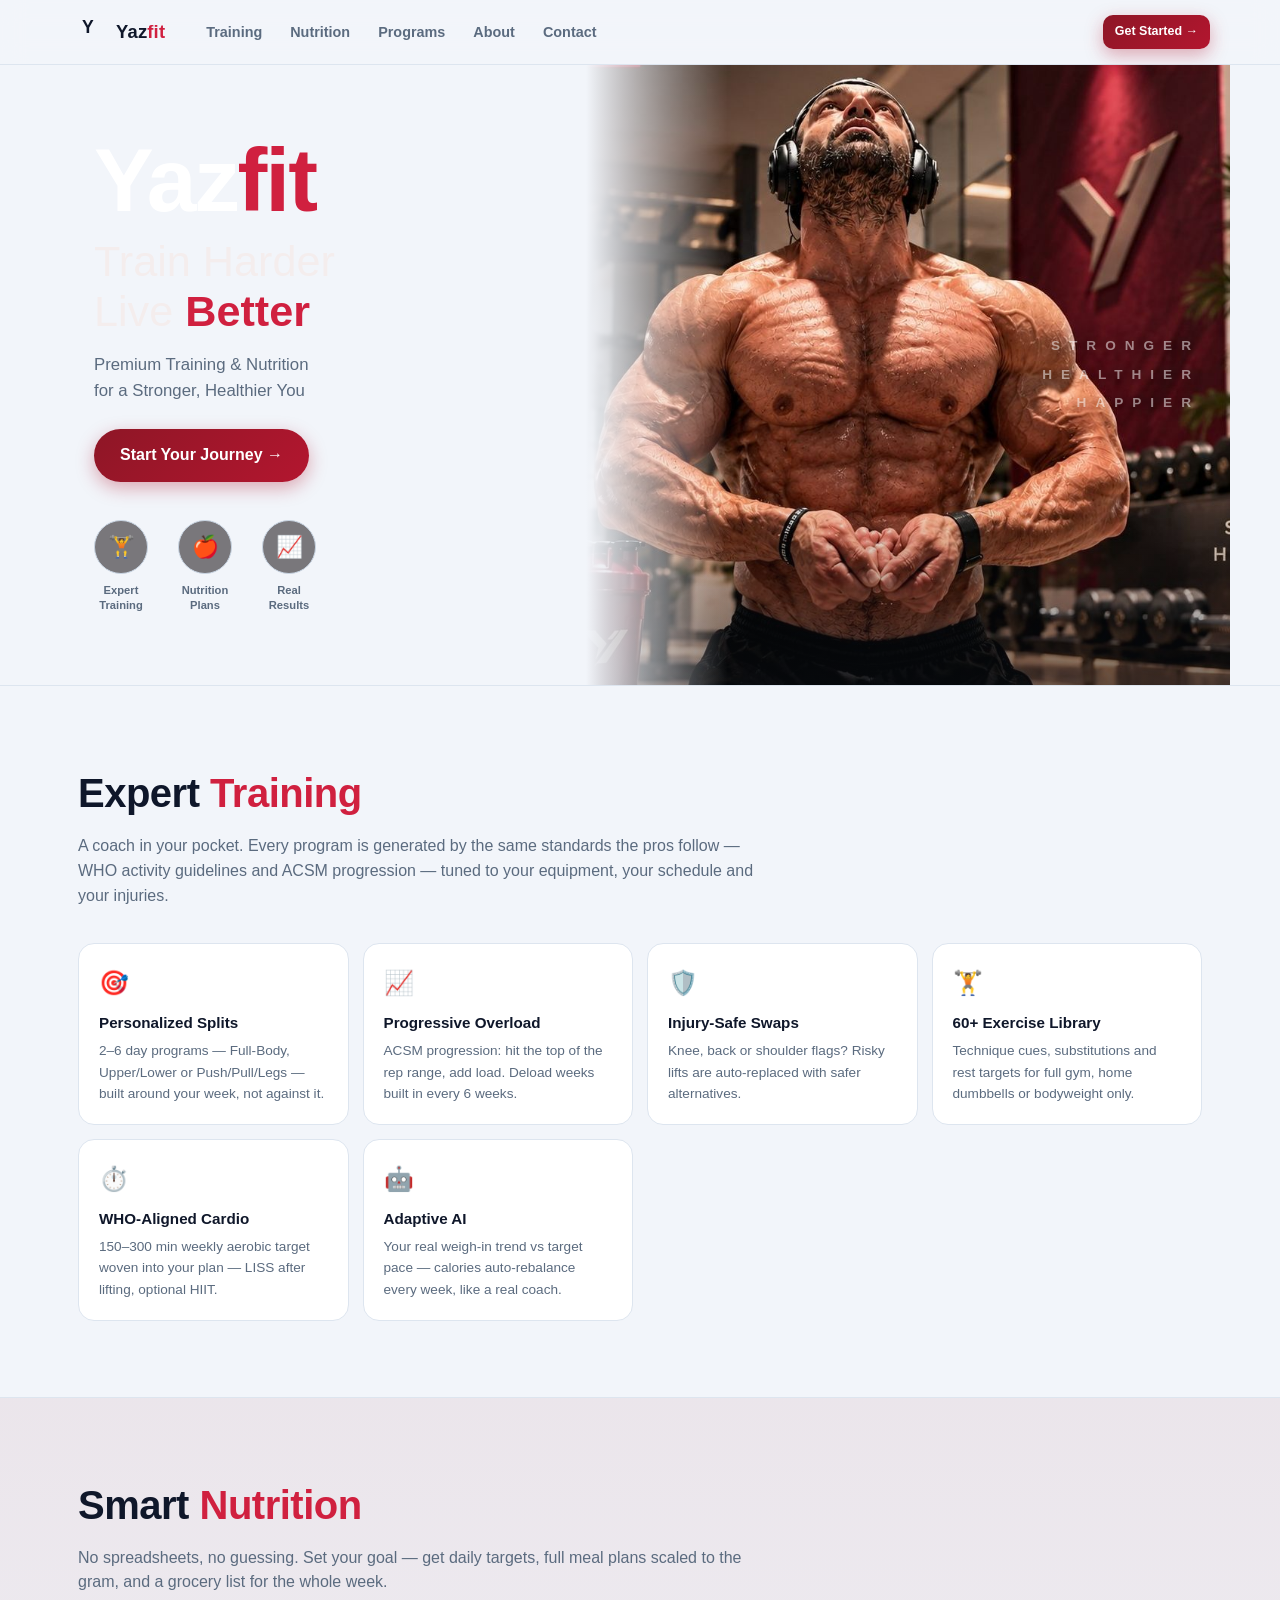
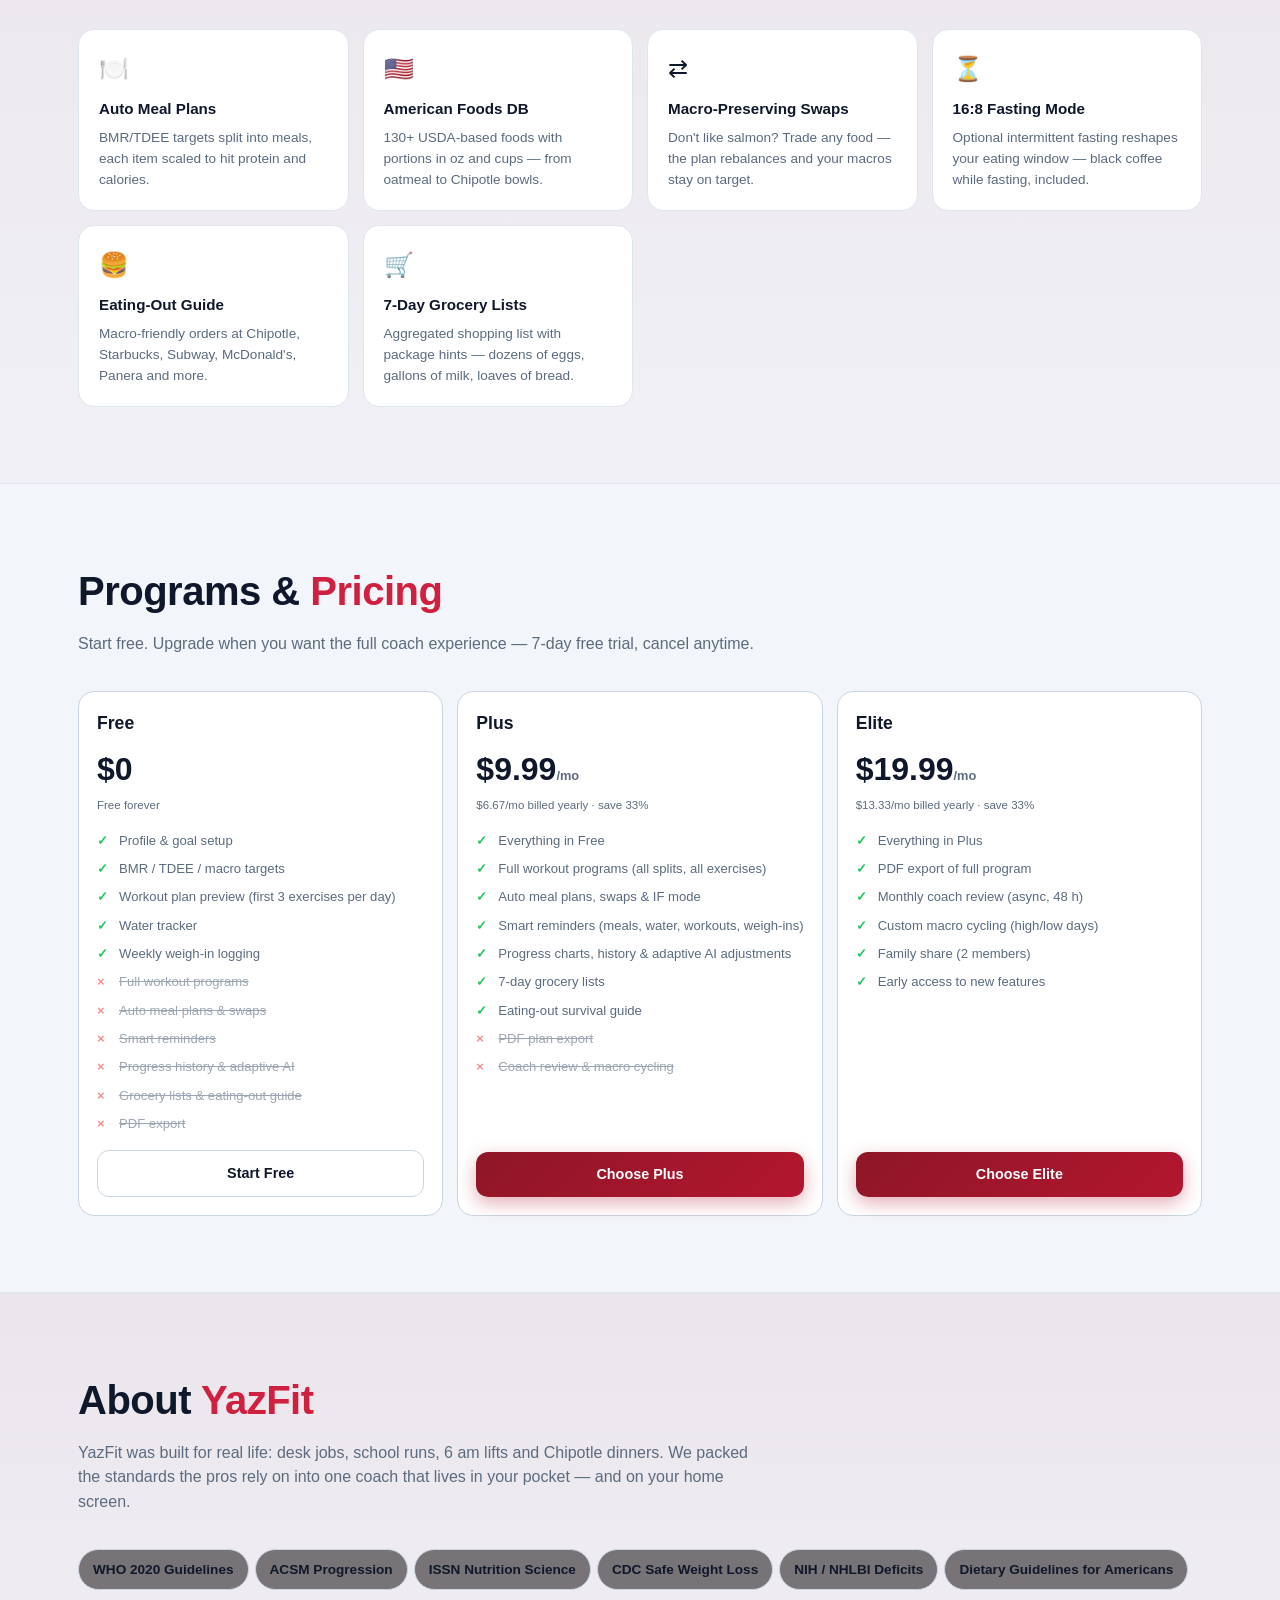
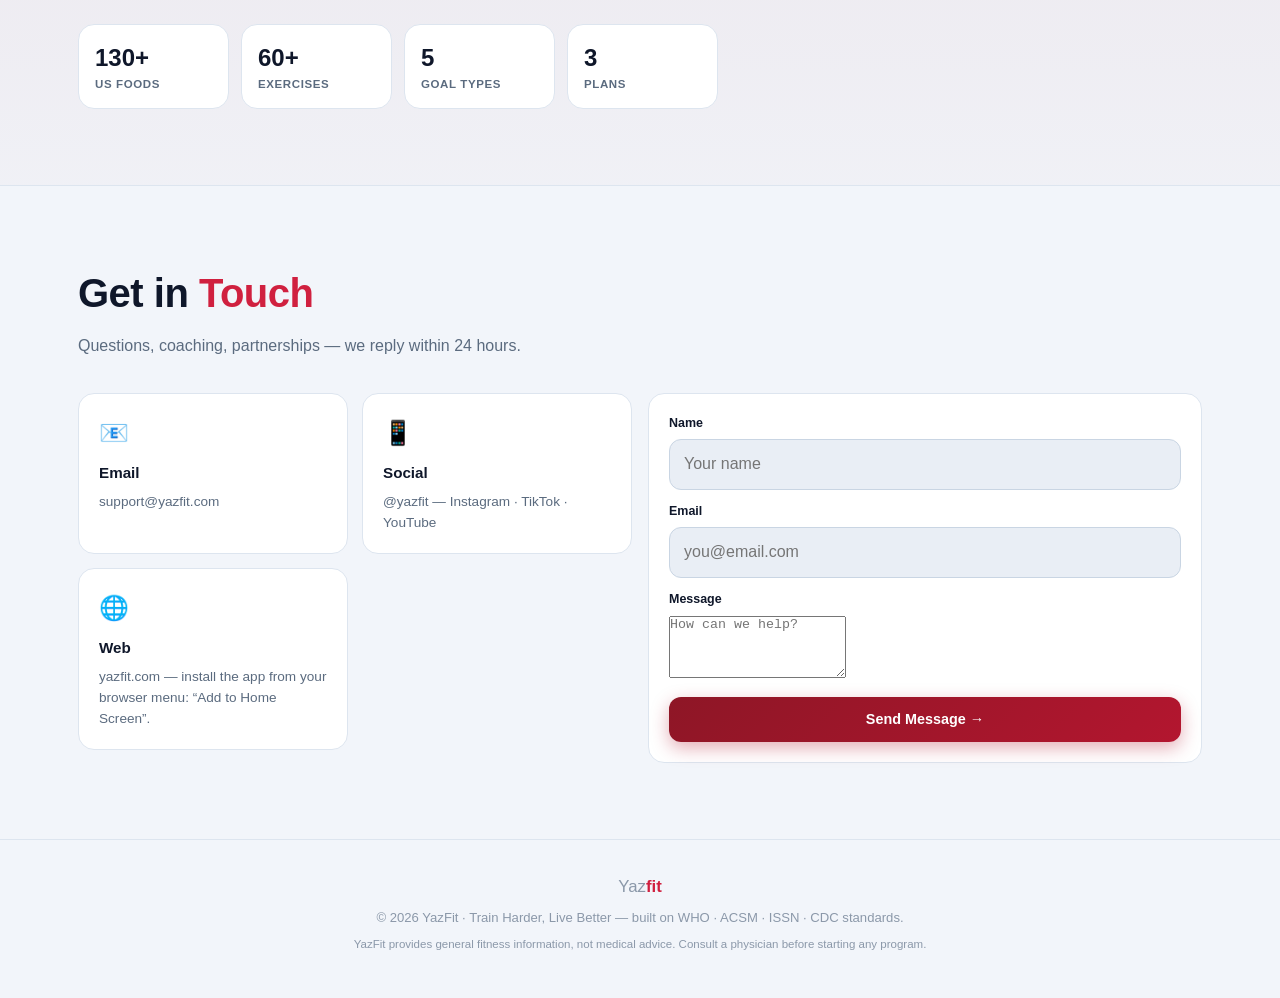
==== deploy/YazFit-Demo.html @ f468d1f2 "feat: portable single-file demo build (YazFit-Demo.html) Whole site (landing + app + images as data " ====
<!DOCTYPE html>
<!-- YazFit portable demo - single self-contained file (no server needed).
     Regenerate with: python tools/build-single-file.py -->
<html lang="en">
<head>
<meta charset="UTF-8">
<meta name="viewport" content="width=device-width, initial-scale=1, viewport-fit=cover">
<title>YazFit — Personal Training & Nutrition Coach</title>
<meta name="description" content="Personalized workout and nutrition plans built on WHO, ACSM, ISSN and CDC standards. US lifestyle ready.">
<meta name="theme-color" content="#0b0f14">
<link rel="icon" href="[data-uri]" type="image/svg+xml">
<meta name="apple-mobile-web-app-capable" content="yes">
<meta name="apple-mobile-web-app-title" content="YazFit">
<meta name="apple-mobile-web-app-status-bar-style" content="black-translucent">
<style>
/* ============================================================
   YazFit — Design System
   Mobile-first · dark default · Material/HIG-inspired patterns
   ============================================================ */
:root{
  --bg:#0b0f14; --bg2:rgba(15,20,27,.88); --surface:rgba(17,24,33,.94); --card:rgba(24,33,48,.82); --card2:rgba(30,41,56,.86);
  --line:#263140; --line2:#314052;
  --text:#e9eff6; --muted:#93a1b3; --faint:#64748b;
  --primary:#d0203f; --primary2:#ff5a74; --primary-ink:#ffffff;
  --accent:#ff4d64; --success:#22c55e; --warn:#f59e0b; --danger:#ef4444; --info:#38bdf8;
  --r:16px; --r-sm:12px; --shadow:0 10px 30px rgba(0,0,0,.35);
  --maxw:1180px;
}
/* Full-app photo background (dark theme) — clean cropped athlete hero */
body::before{
  content:"";position:fixed;inset:0;z-index:-1;pointer-events:none;
  background:
    linear-gradient(180deg,rgba(11,15,20,.55) 0%,rgba(11,15,20,.72) 42%,rgba(11,15,20,.88) 100%),
    url("[data-uri]") center 30%/cover no-repeat;
}
[data-theme="light"] body::before{content:none}
[data-theme="light"]{
  --bg:#f2f5fa; --bg2:#e9eef5; --surface:#ffffff; --card:#ffffff; --card2:#f3f6fb;
  --line:#dde5ef; --line2:#c9d5e3;
  --text:#0f172a; --muted:#5b6b7f; --faint:#8b98a9;
  --primary:#b3162f; --primary2:#d0203f; --primary-ink:#ffffff;
  --shadow:0 8px 24px rgba(15,23,42,.08);
}
*{box-sizing:border-box;margin:0;padding:0}
html{font-size:16px}
body{
  font-family:-apple-system,BlinkMacSystemFont,"Segoe UI",Roboto,"Helvetica Neue",Arial,sans-serif;
  background:var(--bg);color:var(--text);line-height:1.55;min-height:100vh;
  -webkit-font-smoothing:antialiased;
}
button{font:inherit;cursor:pointer;color:inherit}
input,select{font:inherit;color:inherit}
a{color:var(--primary2)}
img{max-width:100%}
:focus-visible{outline:2px solid var(--primary);outline-offset:2px;border-radius:6px}
@media (prefers-reduced-motion:reduce){*{animation:none!important;transition:none!important}}

/* ---------- layout ---------- */
#app{display:none;min-height:100vh}
#app.on{display:block}
.layout{display:grid;grid-template-columns:1fr;max-width:var(--maxw);margin:0 auto}
main{padding:14px 14px 96px;min-height:100vh}
@media(min-width:900px){
  .layout{grid-template-columns:240px 1fr;gap:0}
  main{padding:24px 28px 40px}
}
/* header */
.topbar{display:flex;align-items:center;justify-content:space-between;gap:10px;padding:10px 14px;position:sticky;top:0;z-index:40;background:color-mix(in srgb,var(--bg) 82%,transparent);backdrop-filter:blur(10px);border-bottom:1px solid var(--line)}
.brand{display:flex;align-items:center;gap:10px;font-weight:800;font-size:1.05rem;letter-spacing:.2px}
.brand .logo{width:34px;height:34px;border-radius:10px;background:linear-gradient(135deg,#8e1626,var(--primary));display:grid;place-items:center;font-size:1.05rem;color:#fff;box-shadow:var(--shadow)}
.topbar .actions{display:flex;align-items:center;gap:8px}
@media(min-width:900px){.topbar{padding:14px 28px}}
/* sidebar */
#sidebar{display:none}
@media(min-width:900px){
  #sidebar{display:flex;flex-direction:column;gap:4px;padding:18px 12px;border-right:1px solid var(--line);position:sticky;top:0;height:100vh}
  #sidebar .nav-item{flex:0 0 auto;justify-content:flex-start;padding:11px 14px}
  #sidebar .procard{margin-top:auto}
}
/* bottom nav (mobile) */
#bottomnav{position:fixed;bottom:0;left:0;right:0;z-index:50;display:flex;background:color-mix(in srgb,var(--surface) 92%,transparent);backdrop-filter:blur(12px);border-top:1px solid var(--line);padding:6px 4px calc(6px + env(safe-area-inset-bottom))}
@media(min-width:900px){#bottomnav{display:none}}
.nav-item{flex:1;display:flex;flex-direction:column;align-items:center;gap:3px;padding:8px 4px;border:none;background:none;color:var(--muted);font-size:.68rem;font-weight:600;border-radius:12px}
.nav-item .ic{font-size:1.25rem;line-height:1}
.nav-item.active{color:var(--primary2)}
.nav-item.active .ic{transform:scale(1.08)}

/* ---------- primitives ---------- */
.card{background:var(--card);border:1px solid var(--line);border-radius:var(--r);padding:16px;margin-bottom:14px}
.card.tight{padding:12px}
.card h3{font-size:1rem;margin-bottom:10px;display:flex;align-items:center;gap:8px}
.card h3 .sub{margin-left:auto;font-size:.75rem;color:var(--muted);font-weight:600}
.row{display:flex;gap:12px;flex-wrap:wrap}
.row>*{flex:1 1 180px}
.grid2{display:grid;grid-template-columns:1fr 1fr;gap:12px}
.grid3{display:grid;grid-template-columns:repeat(auto-fit,minmax(150px,1fr));gap:12px}
.muted{color:var(--muted)}
.small{font-size:.8rem}
.tiny{font-size:.72rem}
.center{text-align:center}
.hr{border:none;border-top:1px solid var(--line);margin:12px 0}
.pill{display:inline-flex;align-items:center;gap:6px;padding:4px 10px;border-radius:999px;font-size:.72rem;font-weight:700;background:var(--card2);border:1px solid var(--line);color:var(--muted)}
.pill.good{color:var(--success);border-color:color-mix(in srgb,var(--success) 40%,transparent)}
.pill.warn{color:var(--warn);border-color:color-mix(in srgb,var(--warn) 40%,transparent)}
.pill.bad{color:var(--danger);border-color:color-mix(in srgb,var(--danger) 40%,transparent)}
.pill.pro{background:linear-gradient(135deg,color-mix(in srgb,var(--accent) 22%,transparent),transparent);color:var(--accent);border-color:color-mix(in srgb,var(--accent) 45%,transparent)}

.btn{display:inline-flex;align-items:center;justify-content:center;gap:8px;padding:11px 18px;border-radius:var(--r-sm);border:1px solid var(--line2);background:var(--card2);color:var(--text);font-weight:700;font-size:.9rem;transition:transform .06s,filter .15s}
.btn:hover{filter:brightness(1.1)}
.btn:active{transform:scale(.98)}
.btn.primary{background:linear-gradient(135deg,#8e1626,var(--primary));border:none;color:#fff;box-shadow:0 6px 18px color-mix(in srgb,var(--primary) 35%,transparent)}
.btn.accent{background:linear-gradient(135deg,#b3162f,var(--accent));border:none;color:#fff}
.btn.ghost{background:transparent}
.btn.danger{background:transparent;border-color:color-mix(in srgb,var(--danger) 50%,transparent);color:var(--danger)}
.btn.wide{width:100%}
.btn.sm{padding:7px 12px;font-size:.78rem;border-radius:10px}
.btn:disabled{opacity:.5;cursor:not-allowed}

.chip{display:inline-flex;align-items:center;gap:6px;padding:9px 14px;border-radius:999px;border:1.5px solid var(--line2);background:var(--card2);font-weight:600;font-size:.85rem;margin:0 6px 8px 0}
.chip.on{border-color:var(--primary);background:color-mix(in srgb,var(--primary) 18%,var(--card2));color:var(--primary2)}
.chips{display:flex;flex-wrap:wrap}

.seg{display:flex;background:var(--card2);border:1px solid var(--line);border-radius:var(--r-sm);overflow:hidden}
.seg button{flex:1;padding:10px 6px;background:none;border:none;color:var(--muted);font-weight:700;font-size:.85rem}
.seg button.on{background:var(--primary);color:#fff}

label.f{display:block;margin-bottom:12px}
label.f span{display:block;font-size:.78rem;font-weight:700;color:var(--muted);margin-bottom:6px}
input.in,select.in{width:100%;padding:12px 14px;border-radius:var(--r-sm);border:1.5px solid var(--line2);background:var(--bg2);color:var(--text)}
input.in:focus,select.in:focus{border-color:var(--primary);outline:none}
.inpair{display:flex;gap:8px}
.inpair>*{flex:1}

/* rings & stats */
.rings{display:grid;grid-template-columns:repeat(auto-fit,minmax(140px,1fr));gap:12px}
.ring{display:flex;flex-direction:column;align-items:center;background:var(--card);border:1px solid var(--line);border-radius:var(--r);padding:14px 8px}
.ring .v{font-size:1.15rem;font-weight:800;margin-top:6px}
.ring .l{font-size:.72rem;color:var(--muted);font-weight:700;text-transform:uppercase;letter-spacing:.6px}
.stat{background:var(--card);border:1px solid var(--line);border-radius:var(--r);padding:14px 16px}
.stat .v{font-size:1.5rem;font-weight:800}
.stat .l{font-size:.72rem;color:var(--muted);font-weight:700;text-transform:uppercase;letter-spacing:.6px}
.stat .d{font-size:.78rem;color:var(--muted);margin-top:4px}
.val-good{color:var(--success)}.val-warn{color:var(--warn)}.val-bad{color:var(--danger)}

/* meals & timeline */
.meal{border:1px solid var(--line);border-radius:var(--r);background:var(--card);margin-bottom:10px;overflow:hidden}
.meal .head{display:flex;align-items:center;gap:10px;padding:12px 14px;cursor:pointer}
.meal .head .t{font-weight:800}
.meal .head .time{font-size:.75rem;color:var(--muted)}
.meal .head .meta{margin-left:auto;text-align:right;font-size:.75rem;color:var(--muted);font-weight:700}
.meal .items{padding:0 14px 12px;display:none}
.meal.open .items{display:block}
.meal .items .it{display:flex;align-items:baseline;gap:8px;padding:7px 0;border-top:1px dashed var(--line)}
.meal .items .it .amt{margin-left:auto;white-space:nowrap;color:var(--muted);font-weight:700;font-size:.8rem}
.meal .head .done{width:26px;height:26px;border-radius:50%;border:2px solid var(--line2);display:grid;place-items:center;background:none;font-size:.8rem;flex-shrink:0}
.meal .head .done.on{background:var(--success);border-color:var(--success);color:#062b12}
.timeline{position:relative;padding-left:18px}
.timeline::before{content:"";position:absolute;left:5px;top:6px;bottom:6px;width:2px;background:var(--line)}
.tl-ev{position:relative;display:flex;gap:10px;align-items:center;padding:7px 0;font-size:.85rem;color:var(--muted)}
.tl-ev .dot{position:absolute;left:-18px;width:10px;height:10px;border-radius:50%;background:var(--faint)}
.tl-ev.done .dot{background:var(--success)}
.tl-ev .tt{font-weight:800;color:var(--text);min-width:46px}
.tl-ev.fired{color:var(--text)}

/* workout */
.daycard{border:1px solid var(--line);border-radius:var(--r);background:var(--card);margin-bottom:12px;overflow:hidden}
.daycard .head{display:flex;align-items:center;gap:12px;padding:14px}
.daycard .head .badge{width:46px;height:46px;border-radius:12px;display:grid;place-items:center;font-weight:800;font-size:.9rem;background:var(--card2);border:1px solid var(--line);flex-shrink:0}
.daycard.strength .head .badge{background:color-mix(in srgb,var(--primary) 18%,transparent);border-color:color-mix(in srgb,var(--primary) 45%,transparent);color:var(--primary2)}
.daycard.rest .head .badge{background:color-mix(in srgb,var(--success) 12%,transparent);color:var(--success);border-color:color-mix(in srgb,var(--success) 35%,transparent)}
.daycard .head .t{font-weight:800}
.daycard .head .m{font-size:.75rem;color:var(--muted)}
.daycard .head .btn{margin-left:auto}
.daycard .body{display:none;padding:0 14px 14px}
.daycard.open .body{display:block}
.ex{padding:10px 0;border-top:1px solid var(--line)}
.ex .top{display:flex;align-items:center;gap:10px}
.ex .nm{font-weight:700;flex:1}
.ex .sr{white-space:nowrap;font-weight:800;color:var(--primary2);font-size:.85rem}
.ex .cues{margin:6px 0 0;font-size:.78rem;color:var(--muted);padding-left:16px}
.ex .cues li{margin-bottom:2px}
.ex .subs{margin-top:6px}
.ex .chk{width:22px;height:22px;border-radius:6px;border:2px solid var(--line2);background:none;flex-shrink:0}
.ex .chk.on{background:var(--success);border-color:var(--success)}
.ex.detaillink .nm{cursor:pointer;color:var(--primary2)}
.locked{position:relative}
.blur{filter:blur(6px);pointer-events:none;user-select:none}
.lockover{position:absolute;inset:0;display:flex;flex-direction:column;align-items:center;justify-content:center;gap:8px;z-index:2;background:color-mix(in srgb,var(--bg) 30%,transparent);border-radius:var(--r);text-align:center;padding:12px}

/* progress */
.chart{width:100%;height:auto}
.legend{display:flex;gap:14px;font-size:.72rem;color:var(--muted);margin-top:6px}
.legend .k{width:18px;height:3px;border-radius:2px;display:inline-block;vertical-align:middle;margin-right:5px}
.watrow{display:flex;flex-wrap:wrap;gap:8px}
.cup{width:34px;height:42px;font-size:1.05rem;border-radius:8px;border:1.5px solid var(--line2);background:var(--card2)}
.cup.on{background:color-mix(in srgb,var(--info) 25%,var(--card2));border-color:var(--info)}

/* paywall */
.pw-grid{display:grid;grid-template-columns:1fr;gap:14px}
@media(min-width:700px){.pw-grid{grid-template-columns:repeat(3,1fr)}}
.tier{border:1.5px solid var(--line2);border-radius:var(--r);padding:18px;background:var(--card);position:relative;display:flex;flex-direction:column}
.tier.pop{border-color:var(--accent);box-shadow:0 0 0 1px var(--accent),var(--shadow)}
.tier .popb{position:absolute;top:-12px;left:50%;transform:translateX(-50%);background:var(--accent);color:#fff;font-weight:800;font-size:.7rem;padding:4px 12px;border-radius:999px}
.tier h4{font-size:1.1rem}
.tier .price{font-size:2rem;font-weight:800;margin:8px 0 2px}
.tier .price small{font-size:.8rem;color:var(--muted);font-weight:600}
.tier ul{list-style:none;margin:12px 0;font-size:.82rem;flex:1}
.tier ul li{padding:4px 0 4px 22px;position:relative;color:var(--muted)}
.tier ul li::before{content:"✓";position:absolute;left:0;color:var(--success);font-weight:800}
.tier ul li.no::before{content:"×";color:var(--danger)}
.tier ul li.no{text-decoration:line-through;opacity:.6}

/* onboarding */
#onboarding{position:fixed;inset:0;z-index:100;background:color-mix(in srgb,var(--bg) 72%,transparent);backdrop-filter:blur(10px);-webkit-backdrop-filter:blur(10px);display:none;overflow-y:auto}
#onboarding.on{display:block}
.ob-wrap{max-width:560px;margin:0 auto;padding:28px 18px 60px;min-height:100vh;display:flex;flex-direction:column}
.ob-dots{display:flex;gap:6px;margin:14px 0 22px}
.ob-dots .d{height:5px;flex:1;border-radius:3px;background:var(--line)}
.ob-dots .d.on{background:var(--primary)}
.ob-hero{text-align:center;padding:26px 0 8px}
.ob-hero .big{font-size:2.6rem;margin-bottom:10px}
.ob-hero-img{width:100%;aspect-ratio:16/9;object-fit:cover;border-radius:var(--r);border:1px solid var(--line2);box-shadow:var(--shadow);margin-bottom:12px;display:block}
.ob-hero h1{font-size:1.6rem;line-height:1.25;margin-bottom:8px}
.goalgrid{display:grid;grid-template-columns:1fr 1fr;gap:10px}
.goalcard{border:1.5px solid var(--line2);border-radius:var(--r);padding:16px 12px;background:var(--card2);text-align:center}
.goalcard .em{font-size:1.6rem}
.goalcard .nm{font-weight:800;margin-top:6px;font-size:.9rem}
.goalcard .ds{font-size:.7rem;color:var(--muted);margin-top:4px}
.goalcard.on{border-color:var(--primary);background:color-mix(in srgb,var(--primary) 14%,var(--card2))}
.ob-foot{margin-top:auto;padding-top:20px;display:flex;gap:10px}
.ob-foot .btn{flex:1}
.slider{-webkit-appearance:none;appearance:none;width:100%;height:8px;border-radius:4px;background:var(--line2)}
.slider::-webkit-slider-thumb{-webkit-appearance:none;width:24px;height:24px;border-radius:50%;background:var(--primary);border:3px solid var(--bg);box-shadow:0 2px 8px rgba(0,0,0,.4);cursor:pointer}

/* modal & toast */
#modal-root{position:fixed;inset:0;z-index:120;display:none;align-items:flex-end;justify-content:center;background:rgba(2,6,12,.62);backdrop-filter:blur(3px)}
#modal-root.on{display:flex}
@media(min-width:700px){#modal-root{align-items:center}}
.modal{background:var(--surface);border:1px solid var(--line);border-radius:20px 20px 0 0;width:100%;max-width:560px;max-height:88vh;overflow-y:auto;padding:20px}
@media(min-width:700px){.modal{border-radius:20px;padding:26px}}
.modal h2{font-size:1.25rem;margin-bottom:4px}
.modal .mhead{display:flex;align-items:center;margin-bottom:12px}
.modal .mhead .x{margin-left:auto;width:34px;height:34px;border-radius:50%;border:none;background:var(--card2);font-size:1rem}
#toast-root{position:fixed;left:50%;transform:translateX(-50%);bottom:84px;z-index:200;display:flex;flex-direction:column;gap:8px;width:min(92vw,420px)}
@media(min-width:900px){#toast-root{bottom:24px}}
.toast{background:var(--card2);border:1px solid var(--line2);border-radius:12px;padding:12px 14px;box-shadow:var(--shadow);font-size:.85rem;display:flex;gap:10px;align-items:center;animation:tin .25s ease}
.toast .em{font-size:1.2rem}
@keyframes tin{from{opacity:0;transform:translateY(10px)}to{opacity:1;transform:none}}

/* misc */
.procard{border:1.5px solid color-mix(in srgb,var(--accent) 45%,transparent);background:linear-gradient(135deg,color-mix(in srgb,var(--accent) 10%,var(--card)),var(--card));border-radius:var(--r);padding:14px;margin-top:12px}
.banner{border-radius:var(--r-sm);padding:12px 14px;font-size:.82rem;margin-bottom:12px;border:1px solid}
.banner.warn{background:color-mix(in srgb,var(--warn) 12%,transparent);border-color:color-mix(in srgb,var(--warn) 40%,transparent);color:var(--warn)}
.banner.info{background:color-mix(in srgb,var(--info) 10%,transparent);border-color:color-mix(in srgb,var(--info) 35%,transparent);color:var(--info)}
.banner.danger{background:color-mix(in srgb,var(--danger) 10%,transparent);border-color:color-mix(in srgb,var(--danger) 40%,transparent);color:var(--danger)}
.banner.good{background:color-mix(in srgb,var(--success) 10%,transparent);border-color:color-mix(in srgb,var(--success) 35%,transparent);color:var(--success)}
.section-title{font-size:.78rem;font-weight:800;letter-spacing:1.2px;text-transform:uppercase;color:var(--faint);margin:22px 0 10px}
.table{width:100%;border-collapse:collapse;font-size:.85rem}
.table th{text-align:left;color:var(--muted);font-size:.72rem;text-transform:uppercase;letter-spacing:.6px;padding:8px 6px;border-bottom:1px solid var(--line)}
.table td{padding:8px 6px;border-bottom:1px dashed var(--line)}
.qa{display:flex;gap:10px;margin-top:14px}
.qa .btn{flex:1;display:flex;flex-direction:column;gap:4px;padding:14px}
.qa .btn .em{font-size:1.3rem}
.qa .btn .tx{font-size:.72rem;color:var(--muted)}
.welcomelist{list-style:none;margin:14px 0}
.welcomelist li{display:flex;gap:10px;padding:8px 0;font-size:.9rem}
.welcomelist .em{font-size:1.15rem}

@media print{
  #sidebar,#bottomnav,.topbar,.no-print,#toast-root,#modal-root{display:none!important}
  main{padding:0}
  body{background:#fff;color:#000}
  body::before{content:none}
  .card,.daycard{border:1px solid #bbb;page-break-inside:avoid}
}

/* ============================================================
   Landing — marketing home rebuilt from the YazFit banner
   ============================================================ */
body.landing-on #app{display:none}
#landing{min-height:100vh;background:var(--bg);color:var(--text)}
body.landing-on::before{opacity:.35}

/* nav */
.lnav{position:sticky;top:0;z-index:60;background:color-mix(in srgb,var(--bg) 78%,transparent);backdrop-filter:blur(12px);-webkit-backdrop-filter:blur(12px);border-bottom:1px solid var(--line)}
.lnav-in{max-width:var(--maxw);margin:0 auto;display:flex;align-items:center;gap:14px;padding:12px 20px}
.lbrand{display:flex;align-items:center;gap:10px;background:none;border:none;font-weight:800;font-size:1.15rem;letter-spacing:.2px}
.lbrand-t b,.lw+.lc,.ltag b,.lsec h2 b{color:var(--primary2)}
.lbrand .logo{width:36px;height:36px;font-size:1.1rem}
.llinks{display:flex;gap:2px;margin-left:14px;overflow-x:auto;scrollbar-width:none}
.llinks::-webkit-scrollbar{display:none}
.llink{background:none;border:none;color:var(--muted);font-weight:600;font-size:.9rem;padding:9px 13px;border-radius:10px;white-space:nowrap;position:relative}
.llink:hover{color:var(--text)}
.llink.on{color:var(--text)}
.llink.on::after{content:"";position:absolute;left:13px;right:13px;bottom:4px;height:2px;border-radius:2px;background:var(--primary)}
.lcta{margin-left:auto;white-space:nowrap}

/* hero — banner composition: text left, athlete right */
.lhero{position:relative;overflow:hidden;border-bottom:1px solid var(--line)}
.lhero-in{position:relative;max-width:var(--maxw);margin:0 auto;display:grid;grid-template-columns:5fr 6fr;min-height:620px}
.lhero-txt{display:flex;flex-direction:column;justify-content:center;padding:64px 44px;z-index:2}
.lhero-txt h1{font-size:clamp(3.4rem,8vw,5.6rem);line-height:.95;letter-spacing:-2px;font-weight:800}
.lw{color:#fff}
.lc{color:var(--primary)}
.ltag{font-size:clamp(1.7rem,3.4vw,2.7rem);font-weight:300;line-height:1.15;color:#f4eded;margin:14px 0 16px}
.ltag b{font-weight:800}
.lsub{color:var(--muted);font-size:1.05rem;line-height:1.5;margin-bottom:26px}
.lcta-big{align-self:flex-start;font-size:1rem;padding:14px 26px;border-radius:999px}
.lfeat{display:flex;gap:30px;margin-top:38px}
.lfeat-i{display:flex;flex-direction:column;align-items:center;gap:9px;font-size:.7rem;font-weight:700;color:var(--muted);text-align:center;line-height:1.35}
.lfeat-i .em{width:54px;height:54px;border:1.5px solid var(--line2);border-radius:50%;display:grid;place-items:center;font-size:1.35rem;background:rgba(23,17,20,.55)}
.lhero-img{position:relative;background:url("[data-uri]") center 18%/cover no-repeat;min-height:420px}
.lhero-img::before{content:"";position:absolute;inset:0;background:linear-gradient(90deg,var(--bg) 0%,rgba(11,15,20,0) 22%),linear-gradient(0deg,rgba(11,15,20,.55) 0%,rgba(11,15,20,0) 30%)}
.lside{position:absolute;right:30px;top:50%;transform:translateY(-50%);text-align:right;color:rgba(255,255,255,.5);letter-spacing:9px;font-weight:800;font-size:.85rem;line-height:2.1;z-index:2;text-shadow:0 2px 12px rgba(0,0,0,.6)}
@media(min-width:901px){.lside{right:max(30px,calc((100vw - var(--maxw))/2 + 30px))}}

/* sections */
.lsec{max-width:var(--maxw);margin:0 auto;padding:76px 28px;scroll-margin-top:64px}
.lsec.alt{background:linear-gradient(180deg,rgba(142,22,38,.07),rgba(142,22,38,.02));border-top:1px solid var(--line);border-bottom:1px solid var(--line);max-width:none;padding-left:max(28px,calc((100vw - var(--maxw))/2 + 28px));padding-right:max(28px,calc((100vw - var(--maxw))/2 + 28px))}
.lsec h2{font-size:clamp(1.8rem,3.6vw,2.5rem);margin-bottom:10px;letter-spacing:-.5px}
.lsecd{color:var(--muted);max-width:680px;margin-bottom:34px}
.lgrid{display:grid;grid-template-columns:repeat(auto-fit,minmax(250px,1fr));gap:14px}
.lcard{background:var(--card);border:1px solid var(--line);border-radius:var(--r);padding:20px}
.lcard .em{font-size:1.5rem}
.lcard b{display:block;margin:10px 0 6px;font-size:.95rem}
.lcard p{font-size:.85rem;color:var(--muted)}
.lchips{display:flex;flex-wrap:wrap;margin-bottom:26px}
.lchips .chip{background:rgba(23,17,20,.55)}
.lstats{display:grid;grid-template-columns:repeat(auto-fit,minmax(130px,1fr));gap:12px;max-width:640px}

/* contact */
.lcontact{display:grid;grid-template-columns:1fr 1fr;gap:16px;align-items:start}
.lform label.f span{color:var(--text)}
@media(max-width:760px){.lcontact{grid-template-columns:1fr}}

/* footer */
.lfoot{border-top:1px solid var(--line);padding:34px 24px 44px;text-align:center;color:var(--faint);font-size:.82rem}
.lfoot p{margin-top:8px}

/* responsive hero */
@media(max-width:900px){
  .lhero-in{grid-template-columns:1fr;min-height:0}
  .lhero-img{position:absolute;inset:0;min-height:0;z-index:0}
  .lhero-img::before{background:linear-gradient(180deg,rgba(11,15,20,.78) 0%,rgba(11,15,20,.62) 40%,rgba(11,15,20,.94) 100%)}
  .lhero-txt{padding:64px 24px 54px}
  .lside{display:none}
  .lnav-in{padding:10px 14px}
}

</style>
</head>
<body data-theme="dark">

<!-- ===== Landing (marketing home — built from the YazFit banner) ===== -->
<div id="landing" hidden>
  <header class="lnav">
    <div class="lnav-in">
      <button class="lbrand" data-act="landing-top" aria-label="YazFit home">
        <span class="logo">Y</span><span class="lbrand-t">Yaz<b>fit</b></span>
      </button>
      <nav class="llinks" aria-label="Site sections">
        <button class="llink" data-act="landing-nav" data-sec="training">Training</button>
        <button class="llink" data-act="landing-nav" data-sec="nutrition">Nutrition</button>
        <button class="llink" data-act="landing-nav" data-sec="programs">Programs</button>
        <button class="llink" data-act="landing-nav" data-sec="about">About</button>
        <button class="llink" data-act="landing-nav" data-sec="contact">Contact</button>
      </nav>
      <button class="btn primary sm lcta" data-act="start-journey">Get Started →</button>
    </div>
  </header>

  <section class="lhero" id="l-home">
    <div class="lhero-in">
      <div class="lhero-txt">
        <h1><span class="lw">Yaz</span><span class="lc">fit</span></h1>
        <p class="ltag">Train Harder<br>Live <b>Better</b></p>
        <p class="lsub">Premium Training &amp; Nutrition<br>for a Stronger, Healthier You</p>
        <button class="btn primary lcta-big" data-act="start-journey">Start Your Journey →</button>
        <div class="lfeat">
          <div class="lfeat-i"><span class="em">🏋️</span><b>Expert<br>Training</b></div>
          <div class="lfeat-i"><span class="em">🍎</span><b>Nutrition<br>Plans</b></div>
          <div class="lfeat-i"><span class="em">📈</span><b>Real<br>Results</b></div>
        </div>
      </div>
      <div class="lhero-img" role="img" aria-label="Athlete training in the gym"></div>
    </div>
    <div class="lside" aria-hidden="true">STRONGER<br>HEALTHIER<br>HAPPIER</div>
  </section>

  <section class="lsec" id="l-training">
    <h2>Expert <b>Training</b></h2>
    <p class="lsecd">A coach in your pocket. Every program is generated by the same standards the pros follow — WHO activity guidelines and ACSM progression — tuned to your equipment, your schedule and your injuries.</p>
    <div class="lgrid">
      <div class="lcard"><span class="em">🎯</span><b>Personalized Splits</b><p>2–6 day programs — Full-Body, Upper/Lower or Push/Pull/Legs — built around your week, not against it.</p></div>
      <div class="lcard"><span class="em">📈</span><b>Progressive Overload</b><p>ACSM progression: hit the top of the rep range, add load. Deload weeks built in every 6 weeks.</p></div>
      <div class="lcard"><span class="em">🛡️</span><b>Injury-Safe Swaps</b><p>Knee, back or shoulder flags? Risky lifts are auto-replaced with safer alternatives.</p></div>
      <div class="lcard"><span class="em">🏋️</span><b>60+ Exercise Library</b><p>Technique cues, substitutions and rest targets for full gym, home dumbbells or bodyweight only.</p></div>
      <div class="lcard"><span class="em">⏱️</span><b>WHO-Aligned Cardio</b><p>150–300 min weekly aerobic target woven into your plan — LISS after lifting, optional HIIT.</p></div>
      <div class="lcard"><span class="em">🤖</span><b>Adaptive AI</b><p>Your real weigh-in trend vs target pace — calories auto-rebalance every week, like a real coach.</p></div>
    </div>
  </section>

  <section class="lsec alt" id="l-nutrition">
    <h2>Smart <b>Nutrition</b></h2>
    <p class="lsecd">No spreadsheets, no guessing. Set your goal — get daily targets, full meal plans scaled to the gram, and a grocery list for the whole week.</p>
    <div class="lgrid">
      <div class="lcard"><span class="em">🍽️</span><b>Auto Meal Plans</b><p>BMR/TDEE targets split into meals, each item scaled to hit protein and calories.</p></div>
      <div class="lcard"><span class="em">🇺🇸</span><b>American Foods DB</b><p>130+ USDA-based foods with portions in oz and cups — from oatmeal to Chipotle bowls.</p></div>
      <div class="lcard"><span class="em">⇄</span><b>Macro-Preserving Swaps</b><p>Don't like salmon? Trade any food — the plan rebalances and your macros stay on target.</p></div>
      <div class="lcard"><span class="em">⏳</span><b>16:8 Fasting Mode</b><p>Optional intermittent fasting reshapes your eating window — black coffee while fasting, included.</p></div>
      <div class="lcard"><span class="em">🍔</span><b>Eating-Out Guide</b><p>Macro-friendly orders at Chipotle, Starbucks, Subway, McDonald's, Panera and more.</p></div>
      <div class="lcard"><span class="em">🛒</span><b>7-Day Grocery Lists</b><p>Aggregated shopping list with package hints — dozens of eggs, gallons of milk, loaves of bread.</p></div>
    </div>
  </section>

  <section class="lsec" id="l-programs">
    <h2>Programs &amp; <b>Pricing</b></h2>
    <p class="lsecd">Start free. Upgrade when you want the full coach experience — 7-day free trial, cancel anytime.</p>
    <div class="pw-grid" id="landing-tiers"></div>
  </section>

  <section class="lsec alt" id="l-about">
    <h2>About <b>YazFit</b></h2>
    <p class="lsecd">YazFit was built for real life: desk jobs, school runs, 6 am lifts and Chipotle dinners. We packed the standards the pros rely on into one coach that lives in your pocket — and on your home screen.</p>
    <div class="lchips">
      <span class="chip">WHO 2020 Guidelines</span><span class="chip">ACSM Progression</span><span class="chip">ISSN Nutrition Science</span>
      <span class="chip">CDC Safe Weight Loss</span><span class="chip">NIH / NHLBI Deficits</span><span class="chip">Dietary Guidelines for Americans</span>
    </div>
    <div class="lstats">
      <div class="stat"><div class="v">130+</div><div class="l">US Foods</div></div>
      <div class="stat"><div class="v">60+</div><div class="l">Exercises</div></div>
      <div class="stat"><div class="v">5</div><div class="l">Goal Types</div></div>
      <div class="stat"><div class="v">3</div><div class="l">Plans</div></div>
    </div>
  </section>

  <section class="lsec" id="l-contact">
    <h2>Get in <b>Touch</b></h2>
    <p class="lsecd">Questions, coaching, partnerships — we reply within 24 hours.</p>
    <div class="lcontact">
      <div class="lgrid" style="align-content:start">
        <div class="lcard"><span class="em">📧</span><b>Email</b><p>support@yazfit.com</p></div>
        <div class="lcard"><span class="em">📱</span><b>Social</b><p>@yazfit — Instagram · TikTok · YouTube</p></div>
        <div class="lcard"><span class="em">🌐</span><b>Web</b><p>yazfit.com — install the app from your browser menu: “Add to Home Screen”.</p></div>
      </div>
      <form class="lcard lform" id="l-contact-form">
        <label class="f"><span>Name</span><input class="in" id="lc-name" placeholder="Your name"></label>
        <label class="f"><span>Email</span><input class="in" id="lc-email" type="email" placeholder="you@email.com"></label>
        <label class="f"><span>Message</span><textarea class="in" id="lc-msg" rows="4" placeholder="How can we help?"></textarea></label>
        <button class="btn primary wide" type="button" data-act="contact-send">Send Message →</button>
      </form>
    </div>
  </section>

  <footer class="lfoot">
    <div class="lbrand-t" style="font-size:1.05rem">Yaz<b>fit</b></div>
    <p>© 2026 YazFit · Train Harder, Live Better — built on WHO · ACSM · ISSN · CDC standards.</p>
    <p class="tiny">YazFit provides general fitness information, not medical advice. Consult a physician before starting any program.</p>
  </footer>
</div>

<!-- ===== App shell ===== -->
<div id="app">
  <header class="topbar no-print">
    <button class="brand" data-act="open-landing" aria-label="YazFit home" style="background:none;border:none">
      <div class="logo">Y</div>
      <span>YazFit</span>
      <span id="subbadge" class="pill pro" style="display:none">PLUS</span>
    </button>
    <div class="actions">
      <button class="btn sm ghost" id="btn-theme" data-act="theme" aria-label="Toggle theme">🌗</button>
      <button class="btn sm accent" id="btn-pro" data-act="open-paywall">Go Pro</button>
    </div>
  </header>

  <div class="layout">
    <nav id="sidebar" class="no-print" aria-label="Main navigation">
      <button class="nav-item" data-act="nav" data-tab="today"><span class="ic">🏠</span>Today</button>
      <button class="nav-item" data-act="nav" data-tab="workouts"><span class="ic">🏋️</span>Workouts</button>
      <button class="nav-item" data-act="nav" data-tab="nutrition"><span class="ic">🥗</span>Nutrition</button>
      <button class="nav-item" data-act="nav" data-tab="progress"><span class="ic">📈</span>Progress</button>
      <button class="nav-item" data-act="nav" data-tab="profile"><span class="ic">⚙️</span>Profile</button>
      <div class="procard" id="sidepro"></div>
    </nav>

    <main id="main">
      <section id="view-today" class="view"></section>
      <section id="view-workouts" class="view" hidden></section>
      <section id="view-nutrition" class="view" hidden></section>
      <section id="view-progress" class="view" hidden></section>
      <section id="view-profile" class="view" hidden></section>
    </main>
  </div>

  <nav id="bottomnav" class="no-print" aria-label="Main navigation">
    <button class="nav-item" data-act="nav" data-tab="today"><span class="ic">🏠</span>Today</button>
    <button class="nav-item" data-act="nav" data-tab="workouts"><span class="ic">🏋️</span>Workouts</button>
    <button class="nav-item" data-act="nav" data-tab="nutrition"><span class="ic">🥗</span>Nutrition</button>
    <button class="nav-item" data-act="nav" data-tab="progress"><span class="ic">📈</span>Progress</button>
    <button class="nav-item" data-act="nav" data-tab="profile"><span class="ic">⚙️</span>Profile</button>
  </nav>
</div>

<!-- ===== Onboarding ===== -->
<div id="onboarding" role="dialog" aria-label="Setup wizard"></div>

<!-- ===== Modal & toast roots ===== -->
<div id="modal-root"></div>
<div id="toast-root" aria-live="polite"></div>

<script>
/* ============================================================
   YazFit — Data Layer
   American-lifestyle food database (USDA-based values per 100 g),
   exercise library, meal templates, eating-out guide, pricing.
   ============================================================ */

/* ---------- FOODS ----------
   k = kcal/100g, p/c/f = grams per 100g
   sg = default serving grams, sl = serving label (US units)
   tags: veg vegan keto gluten dairy egg fish shell soy nuts pork alcohol
         cafe drink fast rest sweet ing
*/
const FOODS = {
  // ---- Proteins ----
  'chicken-breast':{n:'Grilled Chicken Breast',cats:['l','d','ing'],k:165,p:31,c:0,f:3.6,sg:100,sl:'3.5 oz portion',tags:['veg','keto','ing']},
  'chicken-thigh':{n:'Chicken Thigh (roasted)',cats:['l','d'],k:209,p:26,c:0,f:10.9,sg:110,sl:'1 thigh (4 oz)',tags:['veg','keto']},
  'rotisserie-chicken':{n:'Rotisserie Chicken (no skin)',cats:['l','d'],k:190,p:27,c:0,f:8,sg:140,sl:'4–5 oz portion',tags:['veg','fast','keto']},
  'ground-beef-90':{n:'Ground Beef 90/10',cats:['l','d','ing'],k:176,p:20,c:0,f:10,sg:113,sl:'4 oz patty',tags:['veg','keto','ing']},
  'sirloin':{n:'Sirloin Steak (lean)',cats:['l','d'],k:206,p:29,c:0,f:9,sg:170,sl:'6 oz steak',tags:['veg','keto']},
  'ribeye':{n:'Ribeye Steak',cats:['d'],k:291,p:25,c:0,f:20,sg:170,sl:'6 oz steak',tags:['veg','keto']},
  'pork-chop':{n:'Pork Chop (lean)',cats:['d'],k:231,p:26,c:0,f:13,sg:145,sl:'5 oz chop',tags:['veg','pork','keto']},
  'bacon':{n:'Bacon',cats:['b','ing'],k:541,p:37,c:1.4,f:42,sg:28,sl:'2 slices',tags:['pork','keto','ing']},
  'turkey-ground':{n:'Ground Turkey 93/7',cats:['l','d','ing'],k:150,p:22,c:0,f:7,sg:113,sl:'4 oz',tags:['veg','keto','ing']},
  'turkey-deli':{n:'Turkey Breast (deli sliced)',cats:['b','l','ing'],k:104,p:17,c:4,f:2,sg:56,sl:'2 oz',tags:['veg','ing']},
  'salmon':{n:'Salmon Fillet',cats:['l','d'],k:208,p:20,c:0,f:13,sg:140,sl:'5 oz fillet',tags:['veg','fish','keto']},
  'tuna-can':{n:'Canned Tuna (in water)',cats:['l','sn','ing'],k:116,p:26,c:0,f:1,sg:142,sl:'1 can (5 oz)',tags:['veg','fish','keto','ing']},
  'tilapia':{n:'Tilapia Fillet',cats:['d'],k:129,p:26,c:0,f:2.7,sg:140,sl:'5 oz fillet',tags:['veg','fish','keto']},
  'shrimp':{n:'Shrimp (cooked)',cats:['l','d'],k:99,p:24,c:0.2,f:0.3,sg:120,sl:'4 oz',tags:['veg','shell','keto']},
  'cod':{n:'Cod Fillet',cats:['d'],k:105,p:23,c:0,f:0.9,sg:140,sl:'5 oz fillet',tags:['veg','fish','keto']},
  'eggs':{n:'Eggs (large)',cats:['b','ing'],k:143,p:12.6,c:0.7,f:9.5,sg:50,sl:'1 large egg',tags:['veg','egg','keto','ing']},
  'egg-whites':{n:'Egg Whites',cats:['b','ing'],k:52,p:11,c:0.7,f:0.2,sg:100,sl:'3 oz',tags:['veg','egg','keto','ing']},
  'whey':{n:'Whey Protein Powder',cats:['b','sn','ing'],k:400,p:80,c:8,f:5,sg:30,sl:'1 scoop',tags:['veg','dairy','ing']},
  'plant-protein':{n:'Plant Protein Powder',cats:['b','sn','ing'],k:385,p:75,c:10,f:4,sg:32,sl:'1 scoop',tags:['vegan','veg','soy','ing']},
  'tofu':{n:'Tofu (firm)',cats:['l','d','ing'],k:144,p:17,c:3,f:9,sg:150,sl:'5 oz',tags:['vegan','veg','soy','keto','ing']},
  'tempeh':{n:'Tempeh',cats:['l','d'],k:192,p:20,c:8,f:11,sg:100,sl:'3.5 oz',tags:['vegan','veg','soy','keto']},
  'edamame':{n:'Edamame',cats:['sn','l'],k:121,p:12,c:9,f:5,sg:100,sl:'½ cup',tags:['vegan','veg','soy']},
  'black-beans':{n:'Black Beans',cats:['l','d','ing'],k:132,p:9,c:24,f:0.5,sg:130,sl:'¾ cup',tags:['vegan','veg','ing']},
  'chickpeas':{n:'Chickpeas',cats:['l','d','sn'],k:164,p:9,c:27,f:2.6,sg:130,sl:'¾ cup',tags:['vegan','veg','ing']},
  'lentils':{n:'Lentils (cooked)',cats:['l','d'],k:116,p:9,c:20,f:0.4,sg:200,sl:'1 cup cooked',tags:['vegan','veg','ing']},
  'kidney-beans':{n:'Kidney Beans',cats:['l','d'],k:127,p:9,c:23,f:0.5,sg:130,sl:'¾ cup',tags:['vegan','veg']},

  // ---- Dairy ----
  'greek-yog-0':{n:'Greek Yogurt (plain, nonfat)',cats:['b','sn'],k:59,p:10,c:3.6,f:0.4,sg:170,sl:'6 oz cup',tags:['veg','dairy','keto']},
  'greek-yog-whole':{n:'Greek Yogurt (whole milk)',cats:['b','sn'],k:97,p:9,c:3.9,f:5,sg:170,sl:'6 oz cup',tags:['veg','dairy']},
  'cottage-2':{n:'Cottage Cheese (2%)',cats:['b','sn'],k:84,p:11,c:4.3,f:2.1,sg:226,sl:'1 cup',tags:['veg','dairy','keto']},
  'milk-2':{n:'Milk (2%)',cats:['b','sn','ing'],k:50,p:3.3,c:4.8,f:1.9,sg:240,sl:'1 cup (8 oz)',tags:['veg','dairy','ing']},
  'whole-milk':{n:'Whole Milk',cats:['b','sn'],k:61,p:3.2,c:4.8,f:3.3,sg:240,sl:'1 cup',tags:['veg','dairy']},
  'almond-milk':{n:'Almond Milk (unsweetened)',cats:['b','sn','ing'],k:15,p:0.6,c:0.6,f:1.2,sg:240,sl:'1 cup',tags:['vegan','veg','nuts','keto','ing']},
  'oat-milk':{n:'Oat Milk',cats:['b','sn','ing'],k:43,p:1,c:6.7,f:1.5,sg:240,sl:'1 cup',tags:['vegan','veg','gluten','ing']},
  'cheddar':{n:'Cheddar Cheese',cats:['b','l','d','ing'],k:403,p:25,c:1.3,f:33,sg:28,sl:'1 slice / 1 oz',tags:['veg','dairy','keto','ing']},
  'mozzarella':{n:'Mozzarella (part-skim)',cats:['d'],k:290,p:32,c:2.8,f:16,sg:85,sl:'3 oz',tags:['veg','dairy','keto']},
  'string-cheese':{n:'String Cheese',cats:['sn'],k:250,p:25,c:3,f:15,sg:28,sl:'1 stick',tags:['veg','dairy','keto']},
  'parmesan':{n:'Parmesan (grated)',cats:['l','d','ing'],k:431,p:38,c:4,f:29,sg:10,sl:'1 tbsp',tags:['veg','dairy','keto','ing']},
  'cream-cheese':{n:'Cream Cheese',cats:['b'],k:342,p:6,c:4,f:34,sg:15,sl:'1 tbsp',tags:['veg','dairy','keto']},

  // ---- Carbs ----
  'oats':{n:'Rolled Oats (dry)',cats:['b'],k:389,p:17,c:66,f:7,sg:40,sl:'½ cup dry',tags:['vegan','veg','gluten','ing']},
  'gf-oats':{n:'Certified GF Rolled Oats',cats:['b'],k:389,p:17,c:66,f:7,sg:40,sl:'½ cup dry',tags:['vegan','veg','ing']},
  'cheerios':{n:'Toasted Oat Cereal',cats:['b'],k:390,p:12,c:73,f:5,sg:28,sl:'1 cup',tags:['veg','gluten']},
  'granola':{n:'Granola',cats:['b','sn'],k:471,p:10,c:64,f:20,sg:45,sl:'½ cup',tags:['veg','gluten','nuts']},
  'ww-bread':{n:'Whole-Wheat Bread',cats:['b','l','d','ing'],k:247,p:13,c:41,f:3.5,sg:43,sl:'1 slice',tags:['veg','gluten','ing']},
  'white-bread':{n:'White Bread',cats:['b','l'],k:265,p:9,c:49,f:3.2,sg:43,sl:'1 slice',tags:['veg','gluten']},
  'bagel':{n:'Plain Bagel',cats:['b'],k:257,p:10,c:51,f:1.5,sg:98,sl:'1 medium bagel',tags:['veg','gluten']},
  'english-muffin':{n:'English Muffin',cats:['b'],k:227,p:9,c:45,f:1.7,sg:57,sl:'1 muffin',tags:['veg','gluten']},
  'tortilla-8':{n:'Flour Tortilla (8")',cats:['b','l','d','ing'],k:306,p:8,c:51,f:7.5,sg:49,sl:'1 tortilla',tags:['veg','gluten','ing']},
  'corn-tortilla':{n:'Corn Tortilla',cats:['l','d','ing'],k:218,p:5.7,c:45,f:2.9,sg:26,sl:'1 tortilla',tags:['vegan','veg','gluten-free','ing']},
  'white-rice':{n:'White Rice (cooked)',cats:['l','d','ing'],k:130,p:2.7,c:28,f:0.3,sg:158,sl:'1 cup cooked',tags:['vegan','veg','gluten-free','ing']},
  'brown-rice':{n:'Brown Rice (cooked)',cats:['l','d','ing'],k:112,p:2.6,c:24,f:0.9,sg:195,sl:'1 cup cooked',tags:['vegan','veg','gluten-free','ing']},
  'quinoa':{n:'Quinoa (cooked)',cats:['l','d'],k:120,p:4.4,c:21,f:1.9,sg:185,sl:'1 cup cooked',tags:['vegan','veg','gluten-free']},
  'pasta':{n:'Pasta (cooked)',cats:['d'],k:158,p:5.8,c:31,f:0.9,sg:140,sl:'1 cup cooked',tags:['vegan','veg','gluten']},
  'ww-pasta':{n:'Whole-Wheat Pasta (cooked)',cats:['d'],k:149,p:6.3,c:30,f:1.8,sg:140,sl:'1 cup cooked',tags:['vegan','veg','gluten']},
  'rice-pasta':{n:'Rice Pasta (cooked)',cats:['d'],k:139,p:2.9,c:31,f:0.2,sg:140,sl:'1 cup cooked',tags:['vegan','veg','gluten-free']},
  'sweet-potato':{n:'Sweet Potato (baked)',cats:['d','l'],k:90,p:2,c:21,f:0.1,sg:150,sl:'1 medium',tags:['vegan','veg','gluten-free']},
  'potato':{n:'Potato (baked)',cats:['d','l'],k:93,p:2.5,c:21,f:0.1,sg:170,sl:'1 medium',tags:['vegan','veg','gluten-free']},
  'fries':{n:'French Fries',cats:['d','sn'],k:312,p:3.4,c:41,f:15,sg:115,sl:'medium order',tags:['veg','fast','gluten-free']},
  'mac-cheese':{n:'Mac & Cheese',cats:['d'],k:164,p:6.5,c:20,f:6.6,sg:200,sl:'1 cup',tags:['veg','gluten','dairy','rest']},
  'pancakes':{n:'Pancakes',cats:['b'],k:227,p:6.4,c:28,f:9.7,sg:115,sl:'2 medium',tags:['veg','gluten','dairy','egg']},
  'waffle':{n:'Waffle',cats:['b'],k:291,p:7.9,c:33,f:14,sg:75,sl:'1 waffle',tags:['veg','gluten','dairy','egg']},
  'french-toast':{n:'French Toast',cats:['b'],k:229,p:7,c:25,f:11,sg:130,sl:'2 slices',tags:['veg','gluten','dairy','egg']},
  'cauliflower-rice':{n:'Cauliflower Rice',cats:['d','l'],k:25,p:2,c:5,f:0.3,sg:100,sl:'1 cup',tags:['vegan','veg','keto','gluten-free']},
  'honey':{n:'Honey',cats:['b','sn','ing'],k:304,p:0.3,c:82,f:0,sg:21,sl:'1 tbsp',tags:['veg','sweet','ing']},
  'maple-syrup':{n:'Maple Syrup',cats:['b'],k:260,p:0,c:67,f:0,sg:20,sl:'1 tbsp',tags:['vegan','veg','sweet','ing']},

  // ---- Fats & Nuts ----
  'pb':{n:'Peanut Butter',cats:['b','sn','ing'],k:588,p:25,c:20,f:50,sg:32,sl:'2 tbsp',tags:['vegan','veg','nuts','ing']},
  'almonds':{n:'Almonds',cats:['sn','b','ing'],k:579,p:21,c:22,f:50,sg:28,sl:'small handful (1 oz)',tags:['vegan','veg','nuts','keto','ing']},
  'walnuts':{n:'Walnuts',cats:['sn'],k:654,p:15,c:14,f:65,sg:28,sl:'1 oz',tags:['vegan','veg','nuts','keto']},
  'cashews':{n:'Cashews',cats:['sn'],k:553,p:18,c:30,f:44,sg:28,sl:'1 oz',tags:['vegan','veg','nuts']},
  'avocado':{n:'Avocado',cats:['b','l','d','ing'],k:160,p:2,c:9,f:15,sg:100,sl:'½ medium',tags:['vegan','veg','keto','gluten-free','ing']},
  'olive-oil':{n:'Olive Oil',cats:['ing'],k:884,p:0,c:0,f:100,sg:14,sl:'1 tbsp',tags:['vegan','veg','keto','ing']},
  'butter':{n:'Butter',cats:['b','d','ing'],k:717,p:0.9,c:0.1,f:81,sg:14,sl:'1 tbsp',tags:['veg','dairy','keto','ing']},
  'ranch':{n:'Ranch Dressing',cats:['l','d'],k:430,p:1.3,c:6.8,f:45,sg:30,sl:'2 tbsp',tags:['veg','dairy','keto']},
  'caesar-dressing':{n:'Caesar Dressing',cats:['l'],k:470,p:1,c:2,f:50,sg:30,sl:'2 tbsp',tags:['veg','dairy','egg','keto']},
  'mayo':{n:'Mayonnaise',cats:['l','ing'],k:680,p:1,c:0.6,f:75,sg:14,sl:'1 tbsp',tags:['veg','egg','keto','ing']},
  'hummus':{n:'Hummus',cats:['sn','l'],k:166,p:8,c:14,f:10,sg:60,sl:'¼ cup',tags:['vegan','veg']},
  'guacamole':{n:'Guacamole',cats:['sn','d'],k:157,p:1.9,c:8.6,f:14,sg:60,sl:'¼ cup',tags:['vegan','veg','keto']},

  // ---- Vegetables ----
  'broccoli':{n:'Broccoli (steamed)',cats:['l','d','ing'],k:34,p:2.8,c:7,f:0.4,sg:150,sl:'1 cup',tags:['vegan','veg','keto','ing']},
  'spinach':{n:'Spinach',cats:['b','l','d','ing'],k:23,p:2.9,c:3.6,f:0.4,sg:80,sl:'2 cups raw',tags:['vegan','veg','keto','ing']},
  'salad-mix':{n:'Mixed Salad Greens',cats:['l','d','ing'],k:17,p:1.4,c:3,f:0.2,sg:85,sl:'2 cups',tags:['vegan','veg','keto','ing']},
  'bell-pepper':{n:'Bell Pepper',cats:['l','d','ing'],k:26,p:1,c:6,f:0.3,sg:120,sl:'1 pepper',tags:['vegan','veg','keto','ing']},
  'cucumber':{n:'Cucumber',cats:['l','sn'],k:15,p:0.7,c:3.6,f:0.1,sg:100,sl:'1 cup sliced',tags:['vegan','veg','keto']},
  'tomato':{n:'Tomato',cats:['l','d','ing'],k:18,p:0.9,c:3.9,f:0.2,sg:120,sl:'1 medium',tags:['vegan','veg','keto','ing']},
  'carrot':{n:'Carrots',cats:['sn','l'],k:41,p:0.9,c:10,f:0.2,sg:80,sl:'1 cup sticks',tags:['vegan','veg']},
  'celery':{n:'Celery',cats:['sn'],k:14,p:0.7,c:3,f:0.2,sg:60,sl:'2 stalks',tags:['vegan','veg','keto']},
  'green-beans':{n:'Green Beans',cats:['d'],k:31,p:1.8,c:7,f:0.2,sg:100,sl:'1 cup',tags:['vegan','veg','keto']},
  'corn':{n:'Corn',cats:['d','sn'],k:86,p:3.3,c:19,f:1.4,sg:150,sl:'1 cup',tags:['vegan','veg','gluten-free']},
  'asparagus':{n:'Asparagus',cats:['d'],k:20,p:2.2,c:3.9,f:0.1,sg:100,sl:'1 cup',tags:['vegan','veg','keto']},
  'mushrooms':{n:'Mushrooms',cats:['b','d'],k:22,p:3.1,c:3.3,f:0.3,sg:70,sl:'1 cup',tags:['vegan','veg','keto']},
  'zucchini':{n:'Zucchini',cats:['d','l'],k:17,p:1.2,c:3.1,f:0.3,sg:120,sl:'1 cup',tags:['vegan','veg','keto']},
  'onion':{n:'Onion',cats:['d','ing'],k:40,p:1.1,c:9,f:0.1,sg:50,sl:'½ onion',tags:['vegan','veg','keto','ing']},
  'coleslaw':{n:'Coleslaw',cats:['d','sn'],k:84,p:1,c:10,f:4.5,sg:100,sl:'1 cup',tags:['veg','dairy','egg','fast']},

  // ---- Fruit ----
  'banana':{n:'Banana',cats:['b','sn','ing'],k:89,p:1.1,c:23,f:0.3,sg:118,sl:'1 medium',tags:['vegan','veg','gluten-free','ing']},
  'apple':{n:'Apple',cats:['b','sn','l'],k:52,p:0.3,c:14,f:0.2,sg:180,sl:'1 medium',tags:['vegan','veg','gluten-free']},
  'orange':{n:'Orange',cats:['b','sn'],k:47,p:0.9,c:12,f:0.1,sg:130,sl:'1 medium',tags:['vegan','veg','gluten-free']},
  'strawberries':{n:'Strawberries',cats:['b','sn'],k:32,p:0.7,c:7.7,f:0.3,sg:150,sl:'1 cup',tags:['vegan','veg','keto','gluten-free']},
  'blueberries':{n:'Blueberries',cats:['b','sn'],k:57,p:0.7,c:14,f:0.3,sg:148,sl:'1 cup',tags:['vegan','veg','gluten-free']},
  'grapes':{n:'Grapes',cats:['sn'],k:69,p:0.7,c:18,f:0.2,sg:120,sl:'1 cup',tags:['vegan','veg','gluten-free']},
  'watermelon':{n:'Watermelon',cats:['sn'],k:30,p:0.6,c:7.6,f:0.2,sg:280,sl:'2 cups',tags:['vegan','veg','gluten-free']},
  'pineapple':{n:'Pineapple',cats:['b','sn'],k:50,p:0.4,c:13,f:0.1,sg:165,sl:'1 cup',tags:['vegan','veg','gluten-free']},
  'mango':{n:'Mango',cats:['sn'],k:60,p:0.8,c:15,f:0.4,sg:165,sl:'1 cup',tags:['vegan','veg','gluten-free']},
  'raisins':{n:'Raisins',cats:['sn'],k:299,p:3,c:79,f:0.5,sg:40,sl:'small box',tags:['vegan','veg','gluten-free']},

  // ---- Snacks & Sweets ----
  'protein-bar':{n:'Protein Bar (20 g protein)',cats:['sn'],k:350,p:30,c:40,f:10,sg:60,sl:'1 bar',tags:['veg','snack']},
  'jerky':{n:'Beef Jerky',cats:['sn'],k:410,p:33,c:11,f:26,sg:28,sl:'1 oz',tags:['veg','keto','snack']},
  'chips':{n:'Potato Chips',cats:['sn','d'],k:536,p:7,c:53,f:34,sg:28,sl:'1 oz bag',tags:['veg','fast','snack']},
  'tortilla-chips':{n:'Tortilla Chips',cats:['sn','d'],k:497,p:7,c:64,f:23,sg:28,sl:'1 oz',tags:['vegan','veg','fast','snack']},
  'popcorn':{n:'Popcorn (air-popped)',cats:['sn'],k:387,p:13,c:78,f:4.5,sg:24,sl:'3 cups',tags:['vegan','veg','gluten-free','snack']},
  'pretzels':{n:'Pretzels',cats:['sn'],k:380,p:10,c:80,f:3,sg:28,sl:'1 oz',tags:['veg','gluten','snack']},
  'dark-choc':{n:'Dark Chocolate (70%)',cats:['sn'],k:546,p:8,c:61,f:31,sg:20,sl:'2 squares',tags:['veg','dairy','snack']},
  'milk-choc':{n:'Milk Chocolate',cats:['sn'],k:535,p:7.6,c:59,f:30,sg:40,sl:'1 bar',tags:['veg','dairy','snack','sweet']},
  'ice-cream':{n:'Vanilla Ice Cream',cats:['sn','d'],k:207,p:3.5,c:24,f:11,sg:66,sl:'½ cup',tags:['veg','dairy','snack','sweet']},
  'cookies':{n:'Chocolate-Chip Cookies',cats:['sn'],k:480,p:5.6,c:64,f:22,sg:30,sl:'2 cookies',tags:['veg','gluten','dairy','egg','snack','sweet']},
  'brownie':{n:'Brownie',cats:['sn'],k:466,p:6,c:63,f:22,sg:56,sl:'1 brownie',tags:['veg','gluten','dairy','egg','snack','sweet']},
  'donut':{n:'Glazed Donut',cats:['sn','b'],k:452,p:5,c:51,f:25,sg:60,sl:'1 donut',tags:['veg','gluten','fast','snack','sweet']},
  'crackers':{n:'Crackers',cats:['sn'],k:490,p:8,c:62,f:22,sg:30,sl:'1 oz',tags:['veg','gluten','snack']},
  'rice-cakes':{n:'Rice Cakes',cats:['sn','b'],k:387,p:8,c:82,f:2.8,sg:9,sl:'1 cake',tags:['vegan','veg','gluten-free','snack']},
  'trail-mix':{n:'Trail Mix',cats:['sn'],k:462,p:14,c:45,f:29,sg:40,sl:'¼ cup',tags:['vegan','veg','nuts','snack']},
  'granola-bar':{n:'Granola Bar',cats:['sn'],k:471,p:8,c:64,f:20,sg:40,sl:'1 bar',tags:['veg','gluten','nuts','snack']},

  // ---- Composite / Restaurant ----
  'cheeseburger':{n:'Cheeseburger (fast food)',cats:['l','d'],k:286,p:15,c:26,f:14,sg:150,sl:'1 burger',tags:['veg','fast','rest']},
  'hamburger':{n:'Hamburger (fast food)',cats:['l','d'],k:254,p:14,c:25,f:12,sg:150,sl:'1 burger',tags:['veg','fast','rest']},
  'grilled-chick-sand':{n:'Grilled Chicken Sandwich',cats:['l','d'],k:215,p:16,c:24,f:7,sg:200,sl:'1 sandwich',tags:['veg','fast','rest','gluten']},
  'chicken-nuggets':{n:'Chicken Nuggets',cats:['l','d'],k:296,p:15,c:16,f:19,sg:100,sl:'6 pc',tags:['veg','fast']},
  'hot-dog':{n:'Hot Dog',cats:['l','d'],k:290,p:10.5,c:18,f:21,sg:98,sl:'1 hot dog',tags:['veg','pork','fast']},
  'pizza-cheese':{n:'Cheese Pizza',cats:['d','l'],k:266,p:11,c:33,f:10,sg:107,sl:'1 slice',tags:['veg','fast','rest','dairy','gluten']},
  'pizza-pepperoni':{n:'Pepperoni Pizza',cats:['d','l'],k:298,p:13,c:34,f:12,sg:107,sl:'1 slice',tags:['veg','fast','rest','dairy','gluten']},
  'burrito-bowl':{n:'Burrito Bowl (chicken)',cats:['l','d'],k:140,p:8.9,c:14,f:5.5,sg:495,sl:'1 bowl',tags:['veg','fast','rest','gluten-free']},
  'beef-taco':{n:'Beef Taco',cats:['l','d'],k:226,p:9,c:17,f:13,sg:100,sl:'1 taco',tags:['veg','fast']},
  'subway-turkey':{n:'Turkey Sub (6-inch)',cats:['l'],k:133,p:8.6,c:21,f:2.4,sg:210,sl:'6-inch sub',tags:['veg','fast','rest','gluten']},
  'club-sandwich':{n:'Club Sandwich',cats:['l'],k:240,p:12,c:26,f:10,sg:230,sl:'1 sandwich',tags:['veg','rest','gluten']},
  'caesar-salad-chick':{n:'Caesar Salad with Chicken',cats:['l','d'],k:130,p:9,c:6,f:8,sg:330,sl:'1 bowl',tags:['veg','rest','dairy','egg','keto']},
  'cobb-salad':{n:'Cobb Salad',cats:['l','d'],k:150,p:8,c:5,f:11,sg:330,sl:'1 bowl',tags:['veg','rest','keto']},
  'sushi-roll':{n:'Sushi Roll',cats:['l','d'],k:145,p:6,c:26,f:2,sg:170,sl:'8 pieces',tags:['veg','rest','fish','soy']},
  'pad-thai':{n:'Pad Thai',cats:['d','l'],k:180,p:8,c:24,f:6.5,sg:350,sl:'1 takeout box',tags:['veg','rest','nuts','fish','gluten']},
  'spag-bol':{n:'Spaghetti Bolognese',cats:['d'],k:130,p:6,c:14,f:5,sg:350,sl:'1 plate',tags:['veg','rest','gluten']},
  'lasagna':{n:'Lasagna',cats:['d'],k:132,p:8,c:12,f:6,sg:250,sl:'1 slice',tags:['veg','rest','gluten','dairy']},
  'chicken-alfredo':{n:'Chicken Alfredo',cats:['d'],k:190,p:9,c:14,f:11,sg:300,sl:'1 plate',tags:['veg','rest','gluten','dairy']},
  'beef-broccoli':{n:'Beef & Broccoli',cats:['d','l'],k:130,p:9,c:7,f:7,sg:300,sl:'1 takeout box',tags:['veg','rest','soy','keto']},
  'orange-chicken':{n:'Orange Chicken',cats:['d','l'],k:230,p:9,c:25,f:11,sg:300,sl:'1 takeout box',tags:['veg','fast','soy']},
  'fried-rice':{n:'Fried Rice',cats:['d','l'],k:163,p:5,c:20,f:6.7,sg:300,sl:'1 takeout box',tags:['veg','rest','soy']},
  'ramen-bowl':{n:'Ramen (restaurant bowl)',cats:['d','l'],k:90,p:4,c:10,f:3.5,sg:700,sl:'1 bowl',tags:['veg','rest','gluten','egg']},
  'pho':{n:'Pho (beef noodle soup)',cats:['d','l'],k:55,p:3,c:7,f:1.5,sg:800,sl:'1 large bowl',tags:['veg','rest','gluten']},
  'breakfast-burrito':{n:'Breakfast Burrito (drive-thru)',cats:['b'],k:200,p:9,c:20,f:9,sg:250,sl:'1 burrito',tags:['veg','fast','gluten','egg']},
  'egg-mcmuffin':{n:'Egg Muffin Sandwich (drive-thru)',cats:['b'],k:231,p:12.7,c:22.4,f:9.7,sg:134,sl:'1 sandwich',tags:['veg','fast','gluten','egg','dairy']},
  'marinara':{n:'Marinara Sauce',cats:['ing','d'],k:32,p:1,c:5,f:0.1,sg:150,sl:'⅔ cup',tags:['vegan','veg','ing']},
  'soy-sauce':{n:'Soy Sauce',cats:['ing'],k:53,p:8,c:5,f:0,sg:15,sl:'1 tbsp',tags:['vegan','veg','soy','ing']},
  'salsa':{n:'Salsa',cats:['ing','sn'],k:36,p:1.5,c:7,f:0.3,sg:60,sl:'¼ cup',tags:['vegan','veg','keto','ing']},
  'mustard':{n:'Mustard',cats:['ing'],k:66,p:4,c:6,f:3,sg:10,sl:'1 tbsp',tags:['vegan','veg','keto','ing']},
  'ketchup':{n:'Ketchup',cats:['ing'],k:101,p:1.2,c:25,f:0.1,sg:17,sl:'1 tbsp',tags:['vegan','veg','sweet','ing']},
  'bbq-sauce':{n:'BBQ Sauce',cats:['ing'],k:172,p:0.6,c:41,f:0.9,sg:30,sl:'2 tbsp',tags:['vegan','veg','sweet','ing']},

  // ---- Drinks ----
  'black-coffee':{n:'Black Coffee',cats:['drink','b'],k:2,p:0.3,c:0,f:0,sg:240,sl:'1 cup',tags:['vegan','veg','cafe','keto','gluten-free']},
  'latte':{n:'Latte (whole milk, grande)',cats:['drink','b','sn'],k:40,p:2.1,c:3.8,f:1.9,sg:355,sl:'grande (12–16 oz)',tags:['veg','dairy','cafe']},
  'orange-juice':{n:'Orange Juice',cats:['drink','b'],k:45,p:0.7,c:10.4,f:0.2,sg:240,sl:'1 cup',tags:['vegan','veg','gluten-free','sweet']},
  'soda':{n:'Regular Soda (cola)',cats:['drink'],k:41,p:0,c:10.6,f:0,sg:355,sl:'1 can (12 oz)',tags:['veg','sweet','fast']},
  'diet-soda':{n:'Diet Soda',cats:['drink'],k:1,p:0,c:0.1,f:0,sg:355,sl:'1 can',tags:['vegan','veg','sweet','fast']},
  'sports-drink':{n:'Sports Drink',cats:['drink'],k:25,p:0,c:6,f:0,sg:500,sl:'20 oz bottle',tags:['vegan','veg','sweet']},
  'iced-tea-sweet':{n:'Sweet Iced Tea',cats:['drink'],k:35,p:0,c:9,f:0,sg:240,sl:'1 cup',tags:['vegan','veg','sweet']},
  'smoothie-berry':{n:'Berry Smoothie (café)',cats:['drink','b','sn'],k:60,p:1.2,c:13,f:0.5,sg:350,sl:'16 oz',tags:['veg','rest']},
  'beer':{n:'Beer',cats:['drink'],k:43,p:0.5,c:3.6,f:0,sg:355,sl:'1 can (12 oz)',tags:['veg','alcohol','gluten']},
  'wine':{n:'Wine (red)',cats:['drink'],k:83,p:0.1,c:2.6,f:0,sg:150,sl:'5 oz glass',tags:['vegan','veg','alcohol']},
  'whiskey':{n:'Whiskey / Spirits',cats:['drink'],k:250,p:0,c:0,f:0,sg:44,sl:'1.5 oz shot',tags:['vegan','veg','alcohol']},
  'energy-drink':{n:'Energy Drink',cats:['drink'],k:45,p:0.2,c:11,f:0,sg:250,sl:'1 can',tags:['veg','sweet','cafe']},
  'protein-shake-rtd':{n:'Ready-to-Drink Protein Shake',cats:['drink','sn'],k:62,p:9,c:3,f:1.5,sg:325,sl:'1 bottle',tags:['veg','dairy','keto']}
};

/* ---------- EXERCISE LIBRARY ----------
   pat: squat hinge lunge hpush hpull vpush vpull biceps triceps calves core cardio mob
   eq: gym home bw (bodyweight)
   lv: 1 beginner · 2 intermediate · 3 advanced
*/
const EXERCISES = {
  // Squat pattern
  'back-squat':{n:'Barbell Back Squat',pat:'squat',eq:['gym'],lv:2,mg:'Legs',cues:['Bar on upper traps, feet shoulder-width','Brace core, sit back and down, knees track toes','Drive through mid-foot to stand'],subs:['goblet-squat','leg-press']},
  'goblet-squat':{n:'Goblet Squat',pat:'squat',eq:['gym','home'],lv:1,mg:'Legs',cues:['Hold a dumbbell/kettlebell at chest','Elbows inside knees at the bottom','Chest up, full-depth squat'],subs:['bw-squat','leg-press']},
  'bw-squat':{n:'Bodyweight Squat',pat:'squat',eq:['bw','home'],lv:1,mg:'Legs',cues:['Arms forward for balance','Sit between your heels, not onto toes'],subs:['goblet-squat']},
  'leg-press':{n:'Leg Press',pat:'squat',eq:['gym'],lv:1,mg:'Legs',cues:['Feet shoulder-width, mid-platform','Lower until knees ~90°, no lower-back rounding','Press without locking knees hard'],subs:['goblet-squat','back-squat']},
  // Hinge pattern
  'deadlift':{n:'Barbell Deadlift',pat:'hinge',eq:['gym'],lv:2,mg:'Posterior Chain',cues:['Bar over mid-foot, shins near bar','Flat back, push floor away, bar drags up legs','Lock out with glutes, not lower back'],subs:['rdl','glute-bridge']},
  'rdl':{n:'Romanian Deadlift (dumbbells)',pat:'hinge',eq:['gym','home'],lv:1,mg:'Hamstrings/Glutes',cues:['Soft knees, push hips back','Feel hamstring stretch, bar/bells close to legs','Stop when back starts to round'],subs:['glute-bridge','deadlift']},
  'hip-thrust':{n:'Barbell Hip Thrust',pat:'hinge',eq:['gym','home'],lv:2,mg:'Glutes',cues:['Upper back on bench, bar over hips','Ribs down, squeeze glutes to full lockout','2-second squeeze at top'],subs:['glute-bridge']},
  'glute-bridge':{n:'Glute Bridge',pat:'hinge',eq:['bw','home'],lv:1,mg:'Glutes',cues:['Feet flat, drive heels down','Full hip extension without arching back'],subs:['hip-thrust']},
  'leg-curl':{n:'Seated Leg Curl (machine)',pat:'hinge',eq:['gym'],lv:1,mg:'Hamstrings',cues:['Control both directions','Squeeze at full flexion'],subs:['rdl']},
  // Lunge pattern
  'lunge-walk':{n:'Walking Lunge',pat:'lunge',eq:['bw','home','gym'],lv:1,mg:'Legs/Glutes',cues:['Long stride, back knee toward floor','Torso tall, push through front heel'],subs:['reverse-lunge','step-up']},
  'reverse-lunge':{n:'Reverse Lunge (dumbbells)',pat:'lunge',eq:['home','gym'],lv:1,mg:'Legs/Glutes',cues:['Step back, drop straight down','Front shin vertical'],subs:['lunge-walk','step-up']},
  'bulgarian':{n:'Bulgarian Split Squat',pat:'lunge',eq:['gym','home'],lv:2,mg:'Legs/Glutes',cues:['Rear foot on bench','Front foot far enough for vertical shin','Slight forward lean targets glutes'],subs:['reverse-lunge','leg-press']},
  'step-up':{n:'Step-Up',pat:'lunge',eq:['bw','home','gym'],lv:1,mg:'Legs/Glutes',cues:['Knee-height box or bench','Drive through top leg, no push-off from bottom'],subs:['lunge-walk']},
  // Horizontal push
  'bench':{n:'Barbell Bench Press',pat:'hpush',eq:['gym'],lv:2,mg:'Chest',cues:['Shoulder blades pinned, slight arch','Bar to mid-chest, elbows ~45°','Press up and slightly back'],subs:['db-bench','machine-press']},
  'db-bench':{n:'Dumbbell Bench Press',pat:'hpush',eq:['gym','home'],lv:1,mg:'Chest',cues:['Bells at nipple line','Touch chest lightly, press to lockout'],subs:['machine-press','pushup']},
  'pushup':{n:'Push-Up',pat:'hpush',eq:['bw','home'],lv:1,mg:'Chest',cues:['Body straight, hands under shoulders','Elbows ~45°, chest to floor','Elevate hands to scale down'],subs:['machine-press','db-bench']},
  'incline-db':{n:'Incline Dumbbell Press',pat:'hpush',eq:['gym','home'],lv:2,mg:'Upper Chest',cues:['30–45° bench','Bells track a slight V'],subs:['db-bench','machine-press']},
  'machine-press':{n:'Machine Chest Press',pat:'hpush',eq:['gym'],lv:1,mg:'Chest',cues:['Seat so handles are at mid-chest','Controlled 2s down'],subs:['db-bench','pushup']},
  'dip':{n:'Bench Dip',pat:'hpush',eq:['bw','home','gym'],lv:2,mg:'Triceps/Chest',cues:['Hands on bench behind you','Elbows back, not flared wide'],subs:['diamond-pushup','pushup']},
  // Vertical push
  'ohp':{n:'Barbell Overhead Press',pat:'vpush',eq:['gym'],lv:2,mg:'Shoulders',cues:['Brace glutes/core, no lean back','Bar path close to face, lock out overhead'],subs:['db-ohp','lateral-raise']},
  'db-ohp':{n:'Seated Dumbbell Shoulder Press',pat:'vpush',eq:['gym','home'],lv:1,mg:'Shoulders',cues:['Back supported','Press bells together overhead'],subs:['ohp','lateral-raise']},
  'lateral-raise':{n:'Lateral Raise',pat:'vpush',eq:['gym','home'],lv:1,mg:'Shoulders',cues:['Lead with elbows, pinkies slightly up','Stop at shoulder height, no shrugging'],subs:['pike-pushup']},
  'pike-pushup':{n:'Pike Push-Up',pat:'vpush',eq:['bw','home'],lv:2,mg:'Shoulders',cues:['Hips high, head toward floor between hands'],subs:['db-ohp','lateral-raise']},
  // Horizontal pull
  'barbell-row':{n:'Barbell Row',pat:'hpull',eq:['gym'],lv:2,mg:'Back',cues:['Hinge ~45°, flat back','Pull bar to lower ribs, squeeze shoulder blades'],subs:['cable-row','db-row']},
  'db-row':{n:'One-Arm Dumbbell Row',pat:'hpull',eq:['gym','home'],lv:1,mg:'Back',cues:['Support on bench','Pull elbow to hip, no torso twist'],subs:['cable-row','band-row']},
  'cable-row':{n:'Seated Cable Row',pat:'hpull',eq:['gym'],lv:1,mg:'Back',cues:['Chest proud','Pull to belly, 1s squeeze'],subs:['db-row','band-row']},
  'inv-row':{n:'Inverted Row (bar/table)',pat:'hpull',eq:['bw','home','gym'],lv:1,mg:'Back',cues:['Body straight, rings or bar at waist','Chest to bar'],subs:['band-row','cable-row']},
  'band-row':{n:'Resistance-Band Row',pat:'hpull',eq:['home'],lv:1,mg:'Back',cues:['Anchor at chest height','Full squeeze, slow return'],subs:['inv-row','db-row']},
  'face-pull':{n:'Face Pull (band/cable)',pat:'hpull',eq:['gym','home'],lv:1,mg:'Rear Delts',cues:['Rope to forehead','External-rotate at the end — "double biceps" pose'],subs:['band-row']},
  // Vertical pull
  'pullup':{n:'Pull-Up',pat:'vpull',eq:['bw','gym'],lv:2,mg:'Back/Lats',cues:['Start from dead hang','Chest to bar, elbows to hips','Control the descent'],subs:['pullup-assist','pulldown']},
  'pullup-assist':{n:'Assisted Pull-Up (machine/band)',pat:'vpull',eq:['gym','home'],lv:1,mg:'Back/Lats',cues:['Assist only as much as needed','Full range, chest toward bar'],subs:['pulldown','pullup']},
  'pulldown':{n:'Lat Pulldown',pat:'vpull',eq:['gym'],lv:1,mg:'Back/Lats',cues:['Slight lean back (~15°)','Bar to collarbone, drive elbows down'],subs:['pullup-assist','pullup']},
  'chinup':{n:'Chin-Up (underhand)',pat:'vpull',eq:['bw','gym'],lv:2,mg:'Back/Biceps',cues:['Shoulder-width underhand grip','Pull until chin clears bar'],subs:['pullup','pulldown']},
  // Arms
  'db-curl':{n:'Dumbbell Biceps Curl',pat:'biceps',eq:['gym','home'],lv:1,mg:'Biceps',cues:['Elbows pinned to sides','No swinging; supinate as you curl'],subs:['hammer-curl']},
  'hammer-curl':{n:'Hammer Curl',pat:'biceps',eq:['gym','home'],lv:1,mg:'Biceps/Forearms',cues:['Neutral grip throughout'],subs:['db-curl']},
  'pushdown':{n:'Cable Triceps Pushdown',pat:'triceps',eq:['gym'],lv:1,mg:'Triceps',cues:['Elbows locked at sides','Full extension, control return'],subs:['oh-ext','diamond-pushup']},
  'oh-ext':{n:'Overhead Dumbbell Triceps Extension',pat:'triceps',eq:['gym','home'],lv:1,mg:'Triceps',cues:['Elbows point forward, not flared','Deep stretch behind head'],subs:['pushdown']},
  'diamond-pushup':{n:'Diamond Push-Up',pat:'triceps',eq:['bw','home'],lv:2,mg:'Triceps',cues:['Hands together forming a diamond','Elbows tight to ribs'],subs:['pushdown','pushup']},
  // Calves
  'calf-raise':{n:'Standing Calf Raise',pat:'calves',eq:['bw','home','gym'],lv:1,mg:'Calves',cues:['Full stretch at bottom, 1s pause at top'],subs:['se-calf']},
  'se-calf':{n:'Seated Calf Raise',pat:'calves',eq:['gym'],lv:1,mg:'Calves',cues:['Knees bent, drive through big toe'],subs:['calf-raise']},
  // Core
  'plank':{n:'Plank',pat:'core',eq:['bw','home','gym'],lv:1,mg:'Core',cues:['Ribs down, glutes tight','Push floor away, breathe'],subs:['dead-bug','bird-dog']},
  'side-plank':{n:'Side Plank',pat:'core',eq:['bw','home'],lv:1,mg:'Obliques',cues:['Stack hips, body in one line'],subs:['plank']},
  'dead-bug':{n:'Dead Bug',pat:'core',eq:['bw','home'],lv:1,mg:'Core',cues:['Low back pinned to floor','Slow opposite arm/leg reach'],subs:['bird-dog']},
  'bird-dog':{n:'Bird Dog',pat:'core',eq:['bw','home'],lv:1,mg:'Core',cues:['Long reach, no hip rotation'],subs:['dead-bug']},
  'knee-raise':{n:'Hanging/Chair Knee Raise',pat:'core',eq:['gym','home','bw'],lv:2,mg:'Core',cues:['Curl pelvis up toward ribs','No swinging'],subs:['crunch','dead-bug']},
  'crunch':{n:'Weighted Crunch / Cable Crunch',pat:'core',eq:['gym','home'],lv:1,mg:'Abs',cues:['Flex spine, hips stay still'],subs:['dead-bug']},
  'mt-climbers':{n:'Mountain Climbers',pat:'core',eq:['bw','home'],lv:1,mg:'Core/Cardio',cues:['Hips low, fast knees'],subs:['dead-bug','jacks']},
  'russian-twist':{n:'Russian Twist',pat:'core',eq:['home','bw'],lv:1,mg:'Obliques',cues:['Rotate shoulders, not just arms'],subs:['side-plank']},
  // Cardio
  'incline-walk':{n:'Treadmill Incline Walk',pat:'cardio',eq:['gym'],lv:1,mg:'Cardio',cues:['3.0–3.8 mph, 6–10% incline','Nose-breathing pace (can talk)'],subs:['outdoor-walk','bike']},
  'outdoor-walk':{n:'Brisk Outdoor Walk',pat:'cardio',eq:['bw','home'],lv:1,mg:'Cardio',cues:['Purposeful pace, ~100+ steps/min'],subs:['incline-walk','bike']},
  'jog':{n:'Easy Jog',pat:'cardio',eq:['bw'],lv:2,mg:'Cardio',cues:['Conversational pace','Land under hips, quick feet'],subs:['incline-walk','bike']},
  'bike':{n:'Stationary Bike',pat:'cardio',eq:['gym','home'],lv:1,mg:'Cardio',cues:['Easy spin, 70–85 rpm'],subs:['elliptical','incline-walk']},
  'row-erg':{n:'Rowing Machine',pat:'cardio',eq:['gym'],lv:2,mg:'Cardio',cues:['Legs → back → arms; reverse on return'],subs:['bike','elliptical']},
  'elliptical':{n:'Elliptical',pat:'cardio',eq:['gym'],lv:1,mg:'Cardio',cues:['Tall posture, full stride'],subs:['bike','incline-walk']},
  'stairs':{n:'Stair Climber',pat:'cardio',eq:['gym'],lv:2,mg:'Cardio',cues:['Light hand support, upright torso'],subs:['incline-walk','bike']},
  'jump-rope':{n:'Jump Rope',pat:'cardio',eq:['home'],lv:2,mg:'Cardio',cues:['Small hops, wrists spin rope'],subs:['jacks','bike']},
  'hiit-bike':{n:'HIIT Bike Sprints',pat:'cardio',eq:['gym','home'],lv:2,mg:'HIIT',cues:['30 s all-out / 90 s easy × 6–8','Full warm-up first'],subs:['hiit-run']},
  'hiit-run':{n:'HIIT Track/Treadmill Sprints',pat:'cardio',eq:['gym','bw'],lv:3,mg:'HIIT',cues:['30 s hard / 90 s walk × 6–8'],subs:['hiit-bike']},
  'jacks':{n:'Jumping Jacks',pat:'cardio',eq:['bw','home'],lv:1,mg:'Cardio',cues:['Soft knees, steady rhythm'],subs:['mt-climbers']},
  'burpees':{n:'Burpees',pat:'cardio',eq:['bw','home'],lv:2,mg:'Cardio',cues:['Chest to floor, jump tall','Step-back version to scale'],subs:['jacks','mt-climbers']},
  'high-knees':{n:'High Knees',pat:'cardio',eq:['bw','home'],lv:1,mg:'Cardio',cues:['Knees to hip height, quick cadence'],subs:['jacks','mt-climbers']},
  // Mobility / Cooldown
  'hip-flexor-stretch':{n:'Kneeling Hip-Flexor Stretch',pat:'mob',eq:['bw'],lv:1,mg:'Mobility',cues:['Tuck pelvis, 30 s per side']},
  'hamstring-stretch':{n:'Hamstring Stretch',pat:'mob',eq:['bw'],lv:1,mg:'Mobility',cues:['Hinge at hips, flat back, 30 s']},
  'chest-doorway':{n:'Doorway Chest Stretch',pat:'mob',eq:['bw'],lv:1,mg:'Mobility',cues:['Elbow at shoulder height, turn away, 30 s']},
  'cat-cow':{n:'Cat–Cow',pat:'mob',eq:['bw'],lv:1,mg:'Mobility',cues:['Slow segmental spine movement ×10']},
  'thoracic-rot':{n:'Thoracic Rotation (open book)',pat:'mob',eq:['bw'],lv:1,mg:'Mobility',cues:['Side-lying, rotate top arm open ×8/side']},
  'quad-stretch':{n:'Quad Stretch',pat:'mob',eq:['bw'],lv:1,mg:'Mobility',cues:['Neutral pelvis, 30 s per side']},
  'glute-stretch':{n:'Figure-4 Glute Stretch',pat:'mob',eq:['bw'],lv:1,mg:'Mobility',cues:['Ankle over knee, pull gently, 30 s/side']},
  'calf-stretch':{n:'Calf Stretch',pat:'mob',eq:['bw'],lv:1,mg:'Mobility',cues:['Back heel down, knee straight, 30 s/side']},
  'childs-pose':{n:'Child\'s Pose',pat:'mob',eq:['bw'],lv:1,mg:'Mobility',cues:['Breathe into lower back, 45 s']},
  'band-pullapart':{n:'Band Pull-Apart',pat:'mob',eq:['home','gym'],lv:1,mg:'Prehab',cues:['Straight arms, squeeze blades ×15']}
};

/* ---------- MEAL TEMPLATES ----------
   roles: pr (protein, scaled to protein target, cap grams)
          cb (carb, scaled to remaining kcal)  · milk (fixed 240 g, dairy-aware)
          ft (fat: fix grams fixed, otherwise scaled to remaining kcal)
          veg / fruit / extra (fixed grams via fix)
   alt: alternative food ids tried when the primary is filtered out
*/
const MEAL_TEMPLATES = [
  // ===== Breakfast =====
  {id:'b1',meal:'b',n:'Scrambled Eggs & Whole-Grain Toast',items:[
    {f:'eggs',role:'pr',cap:200},{f:'egg-whites',role:'pr',cap:300},
    {f:'ww-bread',role:'cb'},{f:'butter',role:'ft',fix:7,alt:['olive-oil']},
    {f:'blueberries',role:'fruit',fix:80}]},
  {id:'b2',meal:'b',n:'Protein Oatmeal Bowl',items:[
    {f:'oats',role:'cb',alt:['gf-oats']},{f:'whey',role:'pr',cap:35,alt:['plant-protein']},
    {f:'milk-2',role:'milk'},{f:'pb',role:'ft',fix:16},{f:'banana',role:'fruit',fix:80}]},
  {id:'b3',meal:'b',n:'Greek Yogurt Parfait',items:[
    {f:'greek-yog-0',role:'pr',cap:420},{f:'granola',role:'cb'},
    {f:'strawberries',role:'fruit',fix:100},{f:'honey',role:'ft',fix:10}]},
  {id:'b4',meal:'b',n:'Bagel & Eggs with Avocado',items:[
    {f:'bagel',role:'cb'},{f:'eggs',role:'pr',cap:150},{f:'egg-whites',role:'pr',cap:200},
    {f:'avocado',role:'ft',fix:40},{f:'apple',role:'fruit',fix:120}]},
  {id:'b5',meal:'b',n:'Protein Smoothie',items:[
    {f:'whey',role:'pr',cap:40,alt:['plant-protein']},{f:'milk-2',role:'milk'},
    {f:'banana',role:'fruit',fix:120},{f:'oats',role:'cb',fix:20,alt:['gf-oats']},{f:'pb',role:'ft',fix:12}]},
  {id:'b6',meal:'b',n:'Homemade Breakfast Burrito',items:[
    {f:'tortilla-8',role:'cb'},{f:'eggs',role:'pr',cap:150},{f:'egg-whites',role:'pr',cap:200},
    {f:'cheddar',role:'ft',fix:20},{f:'salsa',role:'extra',fix:40}]},
  {id:'b7',meal:'b',n:'Keto Omelette',tg:['keto'],items:[
    {f:'eggs',role:'pr',cap:250},{f:'cheddar',role:'ft',fix:25},
    {f:'spinach',role:'veg',fix:100},{f:'mushrooms',role:'veg',fix:70},
    {f:'avocado',role:'ft',fix:60},{f:'olive-oil',role:'ft',fix:8}]},
  {id:'b8',meal:'b',n:'Egg & Cheese Muffin Sandwich',items:[
    {f:'english-muffin',role:'cb'},{f:'eggs',role:'pr',cap:100},
    {f:'turkey-deli',role:'pr',cap:60},{f:'cheddar',role:'ft',fix:20}]},
  {id:'b9',meal:'b',n:'Tofu Scramble Toast',tg:['vegan'],items:[
    {f:'tofu',role:'pr',cap:300},{f:'ww-bread',role:'cb'},{f:'olive-oil',role:'ft',fix:8},
    {f:'spinach',role:'veg',fix:80},{f:'tomato',role:'veg',fix:60}]},
  {id:'b10',meal:'b',n:'Vegan Power Oats',tg:['vegan'],items:[
    {f:'oats',role:'cb',alt:['gf-oats']},{f:'plant-protein',role:'pr',cap:40},
    {f:'almond-milk',role:'milk'},{f:'pb',role:'ft',fix:16},{f:'banana',role:'fruit',fix:80}]},
  {id:'b11',meal:'b',n:'Tropical Yogurt & Fruit Bowl',items:[
    {f:'greek-yog-0',role:'pr',cap:450},{f:'strawberries',role:'fruit',fix:120},
    {f:'pineapple',role:'fruit',fix:100},{f:'almonds',role:'ft',fix:20},{f:'honey',role:'extra',fix:10}]},
  // ===== Lunch =====
  {id:'l1',meal:'l',n:'Grilled Chicken & Rice Bowl',items:[
    {f:'chicken-breast',role:'pr',cap:300},{f:'brown-rice',role:'cb'},
    {f:'broccoli',role:'veg',fix:150},{f:'olive-oil',role:'ft',fix:8}]},
  {id:'l2',meal:'l',n:'Chicken Caesar Salad',items:[
    {f:'chicken-breast',role:'pr',cap:220},{f:'salad-mix',role:'veg',fix:120},
    {f:'parmesan',role:'ft',fix:10},{f:'caesar-dressing',role:'ft',fix:25,alt:['ranch','olive-oil']}]},
  {id:'l3',meal:'l',n:'Turkey Wrap & Fruit',items:[
    {f:'tortilla-8',role:'cb',alt:['corn-tortilla']},{f:'turkey-deli',role:'pr',cap:180},
    {f:'cheddar',role:'ft',fix:15,alt:['avocado']},{f:'tomato',role:'veg',fix:60},
    {f:'mustard',role:'extra',fix:10},{f:'apple',role:'fruit',fix:120}]},
  {id:'l4',meal:'l',n:'Chipotle-Style Burrito Bowl',items:[
    {f:'chicken-breast',role:'pr',cap:200},{f:'brown-rice',role:'cb'},
    {f:'black-beans',role:'extra',fix:130},{f:'salsa',role:'extra',fix:50},
    {f:'cheddar',role:'ft',fix:15,alt:['avocado']},{f:'salad-mix',role:'veg',fix:50}]},
  {id:'l5',meal:'l',n:'Tuna Salad Wrap',items:[
    {f:'tortilla-8',role:'cb',alt:['corn-tortilla']},{f:'tuna-can',role:'pr',cap:180},
    {f:'greek-yog-0',role:'ft',fix:40},{f:'celery',role:'veg',fix:40},{f:'carrot',role:'veg',fix:50}]},
  {id:'l6',meal:'l',n:'Steak & Rice Bowl',items:[
    {f:'sirloin',role:'pr',cap:200},{f:'white-rice',role:'cb'},
    {f:'broccoli',role:'veg',fix:150},{f:'olive-oil',role:'ft',fix:8}]},
  {id:'l7',meal:'l',n:'Salmon & Quinoa Bowl',items:[
    {f:'salmon',role:'pr',cap:220},{f:'quinoa',role:'cb'},
    {f:'asparagus',role:'veg',fix:120},{f:'olive-oil',role:'ft',fix:8}]},
  {id:'l8',meal:'l',n:'Salmon Sushi Bowl',items:[
    {f:'white-rice',role:'cb'},{f:'salmon',role:'pr',cap:160},
    {f:'cucumber',role:'veg',fix:80},{f:'edamame',role:'veg',fix:60},
    {f:'avocado',role:'ft',fix:40},{f:'soy-sauce',role:'extra',fix:15}]},
  {id:'l9',meal:'l',n:'Vegan Buddha Bowl',tg:['vegan'],items:[
    {f:'tempeh',role:'pr',cap:200},{f:'quinoa',role:'cb'},{f:'chickpeas',role:'extra',fix:80},
    {f:'spinach',role:'veg',fix:80},{f:'hummus',role:'ft',fix:40}]},
  {id:'l10',meal:'l',n:'Lentil Soup & Toast',tg:['vegan'],items:[
    {f:'lentils',role:'pr',cap:320},{f:'ww-bread',role:'cb',fix:86},
    {f:'carrot',role:'veg',fix:60},{f:'celery',role:'veg',fix:40},{f:'olive-oil',role:'ft',fix:10}]},
  {id:'l11',meal:'l',n:'Keto Chicken Salad',tg:['keto'],items:[
    {f:'chicken-breast',role:'pr',cap:250},{f:'avocado',role:'ft',fix:80},
    {f:'olive-oil',role:'ft',fix:15},{f:'salad-mix',role:'veg',fix:150},{f:'cheddar',role:'ft',fix:15}]},
  {id:'l12',meal:'l',n:'Shrimp Rice Bowl',items:[
    {f:'shrimp',role:'pr',cap:260},{f:'white-rice',role:'cb'},
    {f:'green-beans',role:'veg',fix:100},{f:'olive-oil',role:'ft',fix:8},{f:'soy-sauce',role:'extra',fix:15}]},
  {id:'l13',meal:'l',n:'Bean & Cheese Quesadilla',tg:['veg'],items:[
    {f:'tortilla-8',role:'cb'},{f:'black-beans',role:'pr',cap:280},
    {f:'cheddar',role:'ft',fix:30},{f:'salsa',role:'extra',fix:50},{f:'salad-mix',role:'veg',fix:60}]},
  {id:'l14',meal:'l',n:'Egg Salad Sandwich & Fruit',tg:['veg'],items:[
    {f:'ww-bread',role:'cb'},{f:'eggs',role:'pr',cap:200},
    {f:'greek-yog-0',role:'ft',fix:40},{f:'salad-mix',role:'veg',fix:50},{f:'apple',role:'fruit',fix:120}]},
  // ===== Dinner =====
  {id:'d1',meal:'d',n:'Salmon, Sweet Potato & Asparagus',items:[
    {f:'salmon',role:'pr',cap:250},{f:'sweet-potato',role:'cb'},
    {f:'asparagus',role:'veg',fix:150},{f:'olive-oil',role:'ft',fix:8}]},
  {id:'d2',meal:'d',n:'Sirloin, Baked Potato & Salad',items:[
    {f:'sirloin',role:'pr',cap:220},{f:'potato',role:'cb'},
    {f:'salad-mix',role:'veg',fix:120},{f:'butter',role:'ft',fix:10,alt:['olive-oil']},{f:'olive-oil',role:'ft',fix:8}]},
  {id:'d3',meal:'d',n:'Chicken Stir-Fry',items:[
    {f:'chicken-breast',role:'pr',cap:250},{f:'white-rice',role:'cb'},
    {f:'bell-pepper',role:'veg',fix:100},{f:'broccoli',role:'veg',fix:100},
    {f:'soy-sauce',role:'extra',fix:15},{f:'olive-oil',role:'ft',fix:8}]},
  {id:'d4',meal:'d',n:'Spaghetti Bolognese',items:[
    {f:'pasta',role:'cb',alt:['rice-pasta']},{f:'ground-beef-90',role:'pr',cap:200},
    {f:'marinara',role:'extra',fix:150},{f:'parmesan',role:'ft',fix:10}]},
  {id:'d5',meal:'d',n:'Turkey Tacos',items:[
    {f:'tortilla-8',role:'cb',fix:98},{f:'turkey-ground',role:'pr',cap:200},
    {f:'cheddar',role:'ft',fix:20},{f:'salsa',role:'extra',fix:50},{f:'tomato',role:'veg',fix:60}]},
  {id:'d6',meal:'d',n:'Chicken Alfredo (Light)',items:[
    {f:'ww-pasta',role:'cb',alt:['rice-pasta']},{f:'chicken-breast',role:'pr',cap:200},
    {f:'milk-2',role:'extra',fix:120,alt:['oat-milk']},{f:'parmesan',role:'ft',fix:15},{f:'broccoli',role:'veg',fix:120}]},
  {id:'d7',meal:'d',n:'Burger Night',items:[
    {f:'ground-beef-90',role:'pr',cap:200},{f:'ww-bread',role:'cb',fix:86},
    {f:'fries',role:'cb',fix:150},{f:'cheddar',role:'ft',fix:15},{f:'salad-mix',role:'veg',fix:100}]},
  {id:'d8',meal:'d',n:'Pizza Night',items:[
    {f:'pizza-pepperoni',role:'cb',fix:320},{f:'chicken-breast',role:'pr',fix:100},
    {f:'salad-mix',role:'veg',fix:150}]},
  {id:'d9',meal:'d',n:'Shrimp Scampi Pasta',items:[
    {f:'shrimp',role:'pr',cap:260},{f:'pasta',role:'cb',alt:['rice-pasta']},
    {f:'olive-oil',role:'ft',fix:15},{f:'zucchini',role:'veg',fix:120}]},
  {id:'d10',meal:'d',n:'Pork Chop Dinner',items:[
    {f:'pork-chop',role:'pr',cap:200},{f:'potato',role:'cb'},
    {f:'green-beans',role:'veg',fix:120},{f:'butter',role:'ft',fix:10,alt:['olive-oil']}]},
  {id:'d11',meal:'d',n:'Vegan Tofu Stir-Fry',tg:['vegan'],items:[
    {f:'tofu',role:'pr',cap:320},{f:'brown-rice',role:'cb'},
    {f:'broccoli',role:'veg',fix:150},{f:'bell-pepper',role:'veg',fix:80},
    {f:'olive-oil',role:'ft',fix:10},{f:'soy-sauce',role:'extra',fix:15}]},
  {id:'d12',meal:'d',n:'Lentil & Veggie Curry Bowl',tg:['vegan'],items:[
    {f:'lentils',role:'pr',cap:320},{f:'brown-rice',role:'cb'},
    {f:'spinach',role:'veg',fix:100},{f:'tomato',role:'veg',fix:80},{f:'olive-oil',role:'ft',fix:10}]},
  {id:'d13',meal:'d',n:'Keto Steak Bowl',tg:['keto'],items:[
    {f:'sirloin',role:'pr',cap:220},{f:'cauliflower-rice',role:'cb'},
    {f:'avocado',role:'ft',fix:80},{f:'butter',role:'ft',fix:12,alt:['olive-oil']},{f:'spinach',role:'veg',fix:120}]},
  {id:'d14',meal:'d',n:'Pasta Primavera',tg:['veg'],items:[
    {f:'ww-pasta',role:'cb',alt:['rice-pasta']},{f:'olive-oil',role:'ft',fix:15},
    {f:'parmesan',role:'ft',fix:20},{f:'broccoli',role:'veg',fix:120},
    {f:'zucchini',role:'veg',fix:100},{f:'tomato',role:'veg',fix:80}]},
  // ===== Snacks =====
  {id:'s1',meal:'sn',n:'Greek Yogurt & Berries',items:[
    {f:'greek-yog-0',role:'pr',cap:350},{f:'blueberries',role:'fruit',fix:80}]},
  {id:'s2',meal:'sn',n:'Protein Shake',items:[
    {f:'whey',role:'pr',cap:40,alt:['plant-protein']},{f:'milk-2',role:'milk'}]},
  {id:'s3',meal:'sn',n:'Apple & Peanut Butter',items:[
    {f:'apple',role:'fruit',fix:150},{f:'pb',role:'ft'}]},
  {id:'s4',meal:'sn',n:'Almonds',tg:['keto'],items:[{f:'almonds',role:'ft'}]},
  {id:'s5',meal:'sn',n:'Cottage Cheese & Pineapple',items:[
    {f:'cottage-2',role:'pr',cap:260},{f:'pineapple',role:'fruit',fix:100}]},
  {id:'s6',meal:'sn',n:'Protein Bar',items:[{f:'protein-bar',role:'pr',cap:70}]},
  {id:'s7',meal:'sn',n:'Beef Jerky & Orange',items:[
    {f:'jerky',role:'pr',cap:60},{f:'orange',role:'fruit',fix:120}]},
  {id:'s8',meal:'sn',n:'Air-Popped Popcorn',items:[{f:'popcorn',role:'cb'}]},
  {id:'s9',meal:'sn',n:'Hummus & Veggies',items:[
    {f:'hummus',role:'ft'},{f:'carrot',role:'veg',fix:100},{f:'celery',role:'veg',fix:60}]},
  {id:'s10',meal:'sn',n:'Rice Cakes & Peanut Butter',items:[
    {f:'rice-cakes',role:'cb',fix:27},{f:'pb',role:'ft',fix:15}]},
  {id:'s11',meal:'sn',n:'Dark Chocolate & Almonds',tg:['keto'],items:[
    {f:'dark-choc',role:'cb',fix:30},{f:'almonds',role:'ft',fix:15}]},
  {id:'s12',meal:'sn',n:'String Cheese & Grapes',items:[
    {f:'string-cheese',role:'pr',fix:56},{f:'grapes',role:'fruit',fix:100}]},
  {id:'s13',meal:'sn',n:'Steamed Edamame',tg:['vegan'],items:[{f:'edamame',role:'pr'}]},
  {id:'s14',meal:'sn',n:'Plant Protein Shake',tg:['vegan'],items:[
    {f:'plant-protein',role:'pr',cap:40},{f:'almond-milk',role:'milk',alt:['oat-milk']}]}
];

/* ---------- EATING-OUT GUIDE (US chains, generic orders) ---------- */
const EATING_OUT = [
  {brand:'Chipotle',icon:'🌯',order:'Chicken or steak bowl · brown rice · fajitas · pinto beans · fresh salsa · skip sour cream, queso & tortilla',kcal:625,p:65,c:62,f:18,tip:'Double protein for +180 kcal / +30 g protein — great on training days.'},
  {brand:'Subway',icon:'🥖',order:'6" turkey breast (or Footlong Protein Bowl) · whole wheat · all the veggies · mustard or vinegar',kcal:300,p:20,c:44,f:5,tip:'Skip chips + soda: swap for apple slices and water. Saves ~350 kcal.'},
  {brand:'Starbucks',icon:'☕',order:'Egg white bites · turkey-bacon sandwich OR oatmeal · cold brew / Americano, no syrup',kcal:340,p:22,c:32,f:12,tip:'A grande latte adds ~190 kcal — order it "skinny" or with almond milk.'},
  {brand:"McDonald's",icon:'🍔',order:'Egg McMuffin + apple slices (breakfast) · McDouble + side salad, no fries (lunch)',kcal:430,p:26,c:38,f:18,tip:'Grilled > crispy every time. Water instead of soda saves ~140 kcal.'},
  {brand:'Wendy\'s',icon:'🍔',order:'Grilled chicken sandwich · apple pecan salad (half) with light dressing',kcal:430,p:34,c:38,f:15,tip:'Chili is a hidden gem: high protein, high fiber, ~250 kcal.'},
  {brand:'Panera',icon:'🥗',order:'Greek salad with chicken · half portion + apple · bowl of turkey sandwich',kcal:490,p:36,c:42,f:20,tip:'Dressing on the side — you\'ll use half as much.'},
  {brand:'Sweetgreen',icon:'🥙',order:'Harvest or Chicken Pesto Parm bowl · light dressing · add extra protein on training days',kcal:540,p:42,c:45,f:22,tip:'Salads can hide 400 kcal of dressing and toppings — ask for light.'},
  {brand:'Gas station / Road trip',icon:'⛽',order:'Beef jerky · protein bar · string cheese · banana · water',kcal:380,p:32,c:42,f:10,tip:'Plan the stop before you\'re starving — hunger picks the worst options.'}
];

/* ---------- PRICING (USD, US market) ---------- */
const PLANS = [
  {id:'free',name:'Free',pm:0,py:0,popular:false,
   inc:['Profile & goal setup','BMR / TDEE / macro targets','Workout plan preview (first 3 exercises per day)','Water tracker','Weekly weigh-in logging'],
   exc:['Full workout programs','Auto meal plans & swaps','Smart reminders','Progress history & adaptive AI','Grocery lists & eating-out guide','PDF export']},
  {id:'plus',name:'Plus',pm:9.99,py:79.99,popular:true,
   inc:['Everything in Free','Full workout programs (all splits, all exercises)','Auto meal plans, swaps & IF mode','Smart reminders (meals, water, workouts, weigh-ins)','Progress charts, history & adaptive AI adjustments','7-day grocery lists','Eating-out survival guide'],
   exc:['PDF plan export','Coach review & macro cycling']},
  {id:'elite',name:'Elite',pm:19.99,py:159.99,popular:false,
   inc:['Everything in Plus','PDF export of full program','Monthly coach review (async, 48 h)','Custom macro cycling (high/low days)','Family share (2 members)','Early access to new features'],
   exc:[]}
];

/* ---------- STANDARDS & SOURCES ---------- */
const STANDARDS = [
  {src:'WHO 2020 Guidelines',txt:'150–300 min moderate (or 75–150 min vigorous) aerobic activity weekly + muscle-strengthening on ≥2 days.'},
  {src:'ACSM',txt:'Progress loads 2–10% when you reach the top of the rep range; 5–10 min warm-up before lifting.'},
  {src:'ISSN Position Stand',txt:'1.4–2.2 g protein/kg/day supports muscle gain & retention; higher end during fat loss.'},
  {src:'Dietary Guidelines for Americans',txt:'Fiber 14 g per 1,000 kcal · added sugar <10% of calories · sodium <2,300 mg · saturated fat <10%.'},
  {src:'CDC',txt:'Safe, sustainable weight loss: 1–2 lb (0.45–0.9 kg) per week.'},
  {src:'NIH / NHLBI',txt:'A deficit of 500–1,000 kcal/day produces 1–2 lb weekly loss for most adults.'},
  {src:'AASM / NSF',txt:'Adults: 7–9 hours of sleep for recovery, appetite control and performance.'},
  {src:'U.S. Navy / Deurenberg (estimate)',txt:'Body-fat estimation when a measurement isn\'t available; refined by waist input.'}
];

/* Export to window scope for classic scripts */
window.FP_DATA = {FOODS, EXERCISES, MEAL_TEMPLATES, EATING_OUT, PLANS, STANDARDS};

</script>
<script>
/* ============================================================
   YazFit — Calculation & Plan-Generation Engine
   Standards: Mifflin-St Jeor (BMR) · WHO/ACSM (activity, cardio)
   ISSN (protein) · DGA (fiber) · CDC/NIH (safe deficit)
   All internal units metric; UI converts.
   ============================================================ */
'use strict';

const FP = (function(){
  const D = window.FP_DATA;

  /* ---------- helpers ---------- */
  const round = (v,d=0)=>{const m=10**d;return Math.round(v*m)/m;};
  const clamp = (v,lo,hi)=>Math.min(hi,Math.max(lo,v));
  const lbToKg = lb=>lb/2.20462;
  const kgToLb = kg=>kg*2.20462;
  const inToCm = i=>i*2.54;
  const cmToIn = c=>c/2.54;

  /* ---------- 1. METRICS ---------- */
  function metrics(u,g){
    const kg=u.weightKg, cm=u.heightCm, age=u.age, male=u.sex==='m';
    const m2=(cm/100)**2;
    const bmi=kg/m2;
    const bmiClass= bmi<18.5?'Underweight':bmi<25?'Healthy':bmi<30?'Overweight':bmi<35?'Obese I':bmi<40?'Obese II':'Obese III';
    // Mifflin-St Jeor
    const bmr=10*kg+6.25*cm-5*age+(male?5:-161);
    // Composite activity: job factor × exercise factor (ACSM-informed)
    const jobF={desk:1.2,feet:1.3,labor:1.4}[u.job]||1.2;
    const exMap={0:1.0,1:1.08,2:1.08,3:1.15,4:1.15,5:1.22,6:1.22,7:1.28};
    const exF=exMap[g.days||0]||1.0;
    let tdee=clamp(bmr*jobF*exF,bmr*1.1,bmr*2.0);
    // Robinson ideal weight
    const inches=cmToIn(cm);
    const idealKg= male? 52+1.9*Math.max(0,inches-60) : 49+1.7*Math.max(0,inches-60);
    // Adjusted body weight for obese users (protein basis)
    const adjKg= bmi>=30? idealKg+0.25*(kg-idealKg) : kg;
    // Healthy weight range (BMI 18.5–24.9)
    const idealLoKg=18.5*m2, idealHiKg=24.9*m2;

    const type=g.type||'lose';
    const pregnant=(u.flags||[]).includes('pregnant');
    let target=tdee, rateLbWk=0, delta=0;

    if(type==='lose'&&!pregnant){
      rateLbWk=clamp(g.rate||1,0.25,2);
      // obesity allows steeper deficit (NIH); otherwise cap 30% of TDEE
      let deficit=rateLbWk*500;
      const maxDef= bmi>=30? Math.min(1000,tdee*0.35): tdee*0.30;
      deficit=Math.min(deficit,maxDef);
      delta=-Math.round(deficit);
      target=Math.round(tdee+delta);
      target=Math.max(target, male?1500:1200); // NIH floors
    } else if(type==='gain'){
      rateLbWk=clamp(g.rate||0.5,0.2,1);
      delta=Math.round(rateLbWk*350); // lean-bulk surplus
      target=Math.round(tdee+delta);
    } else if(type==='stronger'){
      delta=200; target=Math.round(tdee+200); rateLbWk=0.4;
    } else { // maintain / recomp / health / pregnant
      target=Math.round(tdee);
    }
    if(pregnant&&type==='lose'){/* force maintain above */}

    // Macros: ISSN protein, AMDR fat, remainder carbs
    const pPerKg= type==='lose'?2.2: type==='recomp'?2.2: type==='gain'?1.9: type==='stronger'?1.8:1.6;
    let protein=clamp(Math.round(pPerKg*adjKg),0.8*adjKg,2.6*adjKg);
    let fat=Math.round(0.28*target/9);
    fat=Math.max(fat,40);
    let carbs=Math.round((target-protein*4-fat*9)/4);
    if(carbs<130&&type!=='lose'){protein=Math.round(protein*0.95);fat=Math.round(fat*0.95);carbs=Math.round((target-protein*4-fat*9)/4);}
    carbs=Math.max(carbs,20);
    const fiber=Math.min(40,Math.round(target/1000*14));
    const waterMl=Math.round(kg*33+(g.days||0)*100);
    const waterCups=Math.round(waterMl/240);
    const steps= bmi>=30?8000: bmi>=25?9000:10000;
    const bfEst=u.bodyFat|| (1.20*bmi+0.23*age-(male?10.8:0)-5.4); // Deurenberg estimate
    // waist-to-height risk (CDC)
    const whtr= u.waistCm? round(u.waistCm/cm,2):null;
    // projection
    const toLose=Math.max(0,kgToLb(kg)-kgToLb(g.targetKg||kg));
    const weeksToGoal= rateLbWk>0? Math.ceil(toLose/rateLbWk):0;

    return {kg,cm,age,sex:male?'m':'f',bmi:round(bmi,1),bmiClass,bmr:Math.round(bmr),tdee:Math.round(tdee),
      target, delta, protein:Math.round(protein), fat, carbs, fiber, waterMl, waterCups, steps,
      idealLoKg,idealHiKg, adjKg:round(adjKg,1), bfEst:Math.round(bfEst), whtr, rateLbWk,
      weeksToGoal, pregnant,
      goalKg:g.targetKg||kg};
  }

  /* ---------- 2. WORKOUT PLAN (WHO/ACSM) ---------- */
  const SPLIT_DEFS={
    'FB-A':[['squat','main'],['hpush','main'],['hpull','main'],['hinge','acc'],['biceps','acc'],['core','acc']],
    'FB-B':[['hinge','main'],['vpush','main'],['vpull','main'],['lunge','acc'],['triceps','acc'],['core','acc']],
    'FB-C':[['lunge','main'],['hpush','main'],['vpull','acc'],['hinge','acc'],['core','acc']],
    'UP-A':[['hpush','main'],['hpull','main'],['vpush','acc'],['hpull','acc'],['biceps','acc'],['core','acc']],
    'UP-B':[['vpush','main'],['vpull','main'],['hpush','acc'],['hpull','acc'],['triceps','acc'],['core','acc']],
    'LO-A':[['squat','main'],['hinge','main'],['lunge','acc'],['calves','acc'],['core','acc']],
    'LO-B':[['hinge','main'],['squat','acc'],['lunge','acc'],['calves','acc'],['core','acc']],
    'PUSH-A':[['hpush','main'],['vpush','main'],['hpush','acc'],['vpush','acc'],['triceps','acc'],['core','acc']],
    'PULL-A':[['vpull','main'],['hpull','main'],['hpull','acc'],['biceps','acc'],['core','acc']],
    'LEGS-A':[['squat','main'],['hinge','main'],['lunge','acc'],['calves','acc'],['core','acc']],
    'PUSH-B':[['vpush','main'],['hpush','main'],['hpush','acc'],['vpush','acc'],['triceps','acc'],['core','acc']],
    'PULL-B':[['hpull','main'],['vpull','main'],['vpull','acc'],['biceps','acc'],['core','acc']],
    'LEGS-B':[['hinge','main'],['squat','main'],['lunge','acc'],['calves','acc'],['core','acc']]
  };
  const SPLITS={
    2:['FB-A','FB-B'], 3:['FB-A','FB-B','FB-C'],
    4:['UP-A','LO-A','UP-B','LO-B'],
    5:['UP-A','LO-A','UP-B','PULL-A','LEGS-A'],
    6:['PUSH-A','PULL-A','LEGS-A','PUSH-B','PULL-B','LEGS-B']
  };
  const WEEK_DAYS=['Mon','Tue','Wed','Thu','Fri','Sat','Sun'];
  const TRAIN_DAYS={2:[0,3],3:[0,2,4],4:[0,1,3,4],5:[0,1,2,3,4],6:[0,1,2,3,4,5]};

  const EXCLUDES={
    knee:['jog','hiit-run','burpees','jump-rope','jacks','bulgarian'],
    back:['deadlift','barbell-row','russian-twist'],
    shoulder:['ohp','pike-pushup','dip','diamond-pushup'],
    wrist:['pushup','diamond-pushup','dip'],
    pregnant:['burpees','mt-climbers','jacks','jump-rope','knee-raise','crunch','russian-twist','hiit-run','hiit-bike']
  };

  function pickEx(pat,used,equip,maxLv,excl,rot){
    const pool=Object.values(D.EXERCISES).filter(e=>e.pat===pat&&e.eq.includes(equip)&&e.lv<=maxLv&&!excl.includes(idOf(e)));
    if(!pool.length) pool.push(...Object.values(D.EXERCISES).filter(e=>e.pat===pat&&e.lv<=maxLv&&!excl.includes(idOf(e))));
    if(!pool.length) return null;
    const fresh=pool.filter(e=>!used.has(idOf(e)));
    const list=fresh.length?fresh:pool;
    return list[rot%list.length];
  }
  const idOf=e=>Object.keys(D.EXERCISES).find(k=>D.EXERCISES[k]===e);

  function workoutPlan(u,g,m){
    const days=Math.max(2,Math.min(6,g.days||3));
    const equipMap={gym:'gym',home:'home',bw:'bw'};
    const equip=equipMap[u.equipment]||'gym';
    const maxLv=u.experience==='new'?1:u.experience==='some'?2:3;
    let excl=[];
    (u.flags||[]).forEach(f=>{excl=excl.concat(EXCLUDES[f]||[]);});
    excl=[...new Set(excl)];

    const split=SPLITS[days];
    const used=new Set();
    const trainIdx=TRAIN_DAYS[days];
    const planDays=[];
    let patRot={};

    // prescription by goal
    const pres={
      lose:{main:{s:3,r:'10–12',rest:75},acc:{s:2,r:'12–15',rest:60},core:{s:3,r:'30–45 s',rest:45}},
      gain:{main:{s:4,r:'6–10',rest:120},acc:{s:3,r:'10–12',rest:90},core:{s:3,r:'30–45 s',rest:45}},
      stronger:{main:{s:5,r:'5',rest:150},acc:{s:3,r:'8',rest:90},core:{s:3,r:'30–45 s',rest:45}},
      recomp:{main:{s:3,r:'8–12',rest:90},acc:{s:3,r:'12',rest:60},core:{s:3,r:'30–45 s',rest:45}},
      health:{main:{s:2,r:'10–15',rest:60},acc:{s:2,r:'12–15',rest:45},core:{s:2,r:'30 s',rest:30}}
    }[g.type||'lose'];

    const warmup=['5 min easy bike / brisk walk','Arm circles ×10 each way','Leg swings ×10 per leg','Bodyweight squats ×10','Band pull-apart ×15'];
    let wi=0;
    for(let di=0;di<7;di++){
      if(trainIdx.includes(di)&&wi<split.length){
        const def=SPLIT_DEFS[split[wi]];
        const ex=[];
        def.forEach(([pat,slot],si)=>{
          patRot[pat]=(patRot[pat]||0);
          const e=pickEx(pat,used,equip,maxLv,excl,patRot[pat]+si);
          if(!e)return;
          used.add(idOf(e));
          const p=slot==='main'?pres.main:pat==='core'?pres.core:pres.acc;
          ex.push({id:idOf(e),n:e.n,mg:e.mg,slot,sets:p.s,reps:p.r,rest:p.rest,cues:e.cues,subs:e.subs});
        });
        // cardio after lifting
        const cardioMin= g.type==='lose'?20: g.type==='gain'?10: g.type==='stronger'?0: g.type==='recomp'?15:20;
        const cardio= cardioMin>0?{n:'Easy cardio (bike / incline walk)',min:cardioMin,note:'Keep it conversational — don\'t eat into recovery.'}:null;
        const estMin=Math.round(45+ (cardioMin||0));
        const kcal=Math.round(4.2*m.kg*(45/60)+(cardioMin?4.3*m.kg*(cardioMin/60):0));
        planDays.push({i:di,label:WEEK_DAYS[di],kind:'strength',focus:split[wi].replace('-',' '),ex,warmup,
          cooldown:['Stretch worked muscles 30 s each','Figure-4 glute stretch','Child\'s pose breathing 45 s'],
          cardio,estMin,kcal});
        wi++;
      } else {
        const hiit= (g.type==='lose'&&days>=3&&di===6&&!excl.some(x=>x.startsWith('hiit')))? {n:'Optional HIIT — bike sprints',proto:'30 s hard / 90 s easy × 6–8 rounds (~15 min incl. warm-up)'}:null;
        planDays.push({i:di,label:WEEK_DAYS[di],kind:'rest',focus:'Rest & Steps',
          ex:[],warmup:[],cooldown:[],
          cardio:hiit?null:{n:'Step goal + 10 min mobility flow',min:0,note:'Hit '+m.steps.toLocaleString('en-US')+' steps — walk after meals to blunt blood-sugar spikes.'},
          hiit,estMin:hiit?15:10,kcal:hiit?Math.round(9.5*m.kg*0.25):Math.round(3.3*m.kg*0.17)});
      }
    }
    const notes=[
      'Progression: when you hit the TOP of the rep range on all sets, add 2.5–5% load (or 1 rep) next week (ACSM).',
      'Deload: every 6th week, cut all sets in half — recovery is where adaptation happens.',
      'Leave 1–2 reps "in the tank" on every set (RPE 7–8); the last set can go to RPE 9.',
      'Rest between sets as prescribed; compound lifts first while fresh.',
      'WHO weekly target: 150+ min moderate cardio — your lifting-cardio + steps + HIIT cover it.'
    ];
    if(excl.length) notes.push('Injury flags applied: risky movements were swapped for safer alternatives. Clear any pain with a physical therapist.');
    if(m.pregnant) notes.push('Pregnancy mode: intensity capped at "somewhat hard" (RPE 6), no lying-flat core or impact work. Follow your OB\'s guidance.');
    return {name:days+'-day '+((days<=3)?'Full-Body':days===4?'Upper/Lower':days===5?'Hybrid':'Push/Pull/Legs')+' Split',
      days:planDays,notes,level:['Beginner','Intermediate','Advanced'][maxLv-1],maxLv};
  }

  /* ---------- 3. DIET / ALLERGY FILTERING ---------- */
  function prefsOf(u){
    const diet=u.diet||'none';
    const al=u.allergies||[];
    return {
      diet,
      vegan:diet==='vegan',
      veg:diet==='vegan'||diet==='vegetarian',
      keto:diet==='keto',
      noGluten:diet==='glutenfree'||al.includes('gluten'),
      noDairy:diet==='dairyfree'||al.includes('dairy'),
      noNuts:al.includes('nuts'),
      noEgg:al.includes('eggs'),
      noFish:al.includes('fish'),
      noShell:al.includes('shellfish'),
      noSoy:al.includes('soy'),
      halal:diet==='halal'||true // US default: exclude pork/alcohol anyway? no — respect flags only
    };
  }
  function foodAllowed(fid,P){
    const f=D.FOODS[fid]; if(!f)return false;
    const t=f.tags;
    if(P.vegan&&!t.includes('vegan'))return false;
    if(P.veg&&!t.includes('veg'))return false;
    if(P.noGluten&&t.includes('gluten'))return false;
    if(P.noDairy&&t.includes('dairy'))return false;
    if(P.noNuts&&t.includes('nuts'))return false;
    if(P.noEgg&&t.includes('egg'))return false;
    if(P.noFish&&t.includes('fish'))return false;
    if(P.noShell&&t.includes('shell'))return false;
    if(P.noSoy&&t.includes('soy'))return false;
    return true;
  }
  // resolve an item's food through diet-aware alternates; returns fid|null
  function resolveItem(it,P){
    if(it.role==='milk'){
      const cands=it.alt?[it.f,...it.alt]:['milk-2','almond-milk','oat-milk'];
      return cands.find(c=>foodAllowed(c,P))||null;
    }
    const cands=[it.f,...(it.alt||[])];
    const ok=cands.filter(c=>foodAllowed(c,P));
    return ok[0]||null;
  }
  function templateValid(tpl,P){
    return tpl.items.every(it=>{
      if(it.role==='veg'||it.role==='fruit')return true; // droppable
      return resolveItem(it,P)!=null;
    });
  }

  /* ---------- 4. MEAL PLAN ---------- */
  function buildMeal(tpl,targetK,targetP,P,tagKeto){
    const items=[];let k=0,p=0,c=0,f=0,assignedP=0;
    const push=(fid,g,role)=>{
      const fo=D.FOODS[fid];g=Math.max(0,Math.round(g/5)*5);
      if(g<5)return;
      const ik=fo.k*g/100,ip=fo.p*g/100,ic=fo.c*g/100,iff=fo.f*g/100;
      items.push({fid,n:fo.n,g,kcal:Math.round(ik),p:Math.round(ip),c:Math.round(ic),f:Math.round(iff),role});
      k+=ik;p+=ip;c+=ic;f+=iff;
    };
    // pass 1: protein & fixed items
    let cbItems=[];
    for(const it of tpl.items){
      const fid=resolveItem(it,P); if(!fid&&it.role!=='veg'&&it.role!=='fruit')continue;
      if(it.role==='pr'){
        const fo=D.FOODS[fid];
        const need=targetP-assignedP;
        if(need<=0)continue;
        const g=Math.min(it.cap||400,need/(fo.p/100));
        if(g>=10){push(fid,g,'pr');assignedP+=fo.p*g/100;}
      } else if(it.role==='milk'){
        push(fid,it.fix||240,'milk');
      } else if(it.role==='veg'||it.role==='fruit'||it.role==='extra'){
        if(it.fix&&fid)push(fid,it.fix,it.role);
      } else if(it.role==='ft'&&it.fix){
        if(fid)push(fid,it.fix,'ft');
      } else if(it.role==='cb'){
        if(it.fix&&fid){push(fid,it.fix,'cb');}
        else if(fid)cbItems.push(fid);
      }
    }
    // pass 2: scale carbs to remaining kcal
    let remaining=targetK-k;
    for(const fid of cbItems){
      if(remaining<=60)break;
      const fo=D.FOODS[fid];
      let g=remaining/(fo.k/100);
      g=Math.min(g,650);
      push(fid,g,'cb');
      remaining=targetK-k;
    }
    // pass 3: fill leftover kcal with a fat item or protein top-up
    remaining=targetK-k;
    if(remaining>90){
      if(assignedP<targetP*0.9){
        const top=P.vegan?'plant-protein':'whey';
        if(foodAllowed(top,P)){
          const fo=D.FOODS[top];
          const g=Math.min(45,remaining/(fo.k/100));
          push(top,g,'pr');
        }
      } else {
        const fatFill=P.keto?'olive-oil':'almonds';
        if(foodAllowed(fatFill,P)){
          const fo=D.FOODS[fatFill];
          const g=Math.min(60,remaining/(fo.k/100));
          push(fatFill,g,'ft');
        }
      }
    }
    const order={pr:0,cb:1,veg:2,fruit:3,extra:4,milk:5,ft:6};
    items.sort((a,b)=>(order[a.role]??9)-(order[b.role]??9));
    return {n:tpl.n,items,kcal:Math.round(k),p:Math.round(p),c:Math.round(c),f:Math.round(f)};
  }

  function mealPlan(u,g,m,seed=0){
    const P=prefsOf(u);
    const ifMode=!!u.ifMode;
    const target=m.target;
    // slots
    let slots;
    if(ifMode) slots=[{key:'l',share:.42},{key:'sn',share:.13},{key:'d',share:.45}];
    else if(target>=2600) slots=[{key:'b',share:.22},{key:'l',share:.30},{key:'sn',share:.12},{key:'d',share:.27},{key:'ns',share:.09}];
    else slots=[{key:'b',share:.25},{key:'l',share:.35},{key:'sn',share:.10},{key:'d',share:.30}];
    const names={b:'Breakfast',l:'Lunch',sn:'Snack',d:'Dinner',ns:'Evening Snack'};
    // times from wake/sleep
    const toMin=t=>{const[a,b]=t.split(':').map(Number);return a*60+b;};
    const wake=toMin(u.wake||'06:30'), sleep=toMin(u.sleep||'22:30');
    const fmt=t=>String(Math.floor(t/60)).padStart(2,'0')+':'+String(t%60).padStart(2,'0');
    const times={b:wake+30,l:clamp(wake+360,11*60+30,13*60+30),sn:0,d:0,ns:sleep-90};
    times.d=Math.min(19*60+30,sleep-135);
    times.sn=Math.round((times.l+times.d)/2);
    if(times.sn<=times.l)times.sn=times.l+180;
    const out=[];
    slots.forEach((s,i)=>{
      const tk=Math.round(target*s.share), tp=Math.round(m.protein*s.share);
      const pool=D.MEAL_TEMPLATES.filter(t=>{
        if(t.meal!==(s.key==='ns'?'sn':s.key))return false;
        if(!templateValid(t,P))return false;
        if(P.keto&&(t.tg||[]).includes('keto'))return true;
        if(P.keto)return !t.items.some(it=>it.role==='cb'&&!it.fix&&!(((D.FOODS[it.f]||{}).tags)||[]).includes('keto'));
        return true;
      });
      let tpl=pool.length?pool[(seed+i)%pool.length]:null;
      const meal= tpl? buildMeal(tpl,tk,tp,P): fallbackMeal(tk,tp,P);
      const time= s.key==='ns'?fmt(Math.max(times.ns,sleep-120)): s.key==='b'?fmt(times.b): s.key==='l'?fmt(times.l): s.key==='sn'?fmt(times.sn):fmt(times.d);
      out.push({key:s.key,name:names[s.key],time,kcal:meal.kcal,p:meal.p,items:meal.items});
    });
    const totals=out.reduce((a,s)=>({k:a.k+s.kcal,p:a.p+s.p}),{k:0,p:0});
    const notes=[
      'Unlimited: water, black coffee, unsweetened tea, diet soda. Liquid calories (lattes, juice, soda, alcohol) are the #1 hidden intake problem in the US.',
      'Portions are cooked weights; ~±8% of targets is perfect — precision beyond that is noise.',
      'Protein at every meal protects muscle (ISSN). Vegetables + fruit cover the 14 g/1,000 kcal fiber target (DGA).'
    ];
    if(ifMode)notes.push('16:8 intermittent fasting: eating window '+(u.wake||'06:30')+' → '+(times.d>0?fmt(times.d+90):'19:00')+'. Black coffee while fasting is fine.');
    if(P.keto)notes.push('Keto mode: carbs kept low; add electrolytes (sodium/potassium/magnesium) during the first 2 weeks.');
    if(m.pregnant)notes.push('Pregnancy: no deficit applied; avoid alcohol, high-mercury fish and unpasteurized dairy.');
    return {slots:out,totals:{k:totals.k,p:totals.p,c:0,f:0,fiber:m.fiber},notes,ifMode};
  }

  function fallbackMeal(tk,tp,P){
    const prPool=(P.vegan?['tofu','tempeh','lentils','black-beans','plant-protein']:P.veg?['eggs','greek-yog-0','cottage-2','tofu','lentils','black-beans','whey']:['chicken-breast','ground-beef-90','salmon','turkey-ground','eggs','tuna-can']).filter(f=>foodAllowed(f,P));
    const cbPool=(P.keto?['cauliflower-rice']:['brown-rice','quinoa','potato','sweet-potato','pasta','ww-bread'].filter(f=>foodAllowed(f,P)));
    const vegPool=['broccoli','salad-mix','green-beans','spinach'].filter(f=>foodAllowed(f,P));
    const items=[];let k=0,p=0,assignedP=0;
    const add=(fid,g)=>{const fo=D.FOODS[fid];items.push({fid,n:fo.n,g:Math.round(g),kcal:Math.round(fo.k*g/100),p:Math.round(fo.p*g/100),c:Math.round(fo.c*g/100),f:Math.round(fo.f*g/100)});k+=fo.k*g/100;p+=fo.p*g/100;};
    const pf=prPool[0]||'whey';
    let g=Math.min(350,(tp)/(D.FOODS[pf].p/100));add(pf,g);assignedP=p;
    if(cbPool.length){const cb=cbPool[0];g=Math.max(0,(tk-k-100)/(D.FOODS[cb].k/100));add(cb,Math.min(g,600));}
    if(vegPool.length)add(vegPool[0],150);
    if(tk-k>90&&foodAllowed('olive-oil',P))add('olive-oil',Math.min(20,(tk-k)/(D.FOODS['olive-oil'].k/100)));
    return {n:'Coach Fallback Meal',items,kcal:Math.round(k),p:Math.round(p),c:0,f:0};
  }

  /* ---------- 5. GROCERY LIST (7-day aggregate) ---------- */
  function grocery(mp){
    const agg={};
    mp.slots.forEach(s=>s.items.forEach(it=>{agg[it.fid]=(agg[it.fid]||0)+it.g;}));
    const pkg={'eggs':x=>Math.ceil(x/50)+' eggs (~'+Math.ceil(x/50/12)+' dozen)','milk-2':x=>'~'+(x/3785).toFixed(1)+' gallon','ww-bread':x=>'~'+Math.ceil(x/43)+' slices (~'+Math.ceil(x/43/20)+' loaf)','tortilla-8':x=>'~'+Math.ceil(x/49)+' tortillas','greek-yog-0':x=>'~'+Math.ceil(x/907)+' large tubs (32 oz)','chicken-breast':x=>(x/453.6).toFixed(1)+' lb raw≈cooked×1.3','brown-rice':x=>(x/453.6).toFixed(1)+' lb cooked'};
    return Object.entries(agg).sort((a,b)=>b[1]-a[1]).map(([fid,g])=>{
      const f=D.FOODS[fid];
      return {name:f.n,g:Math.round(g),lb:(g/453.6).toFixed(1),note:pkg[fid]?pkg[fid](g):''};
    });
  }

  /* ---------- 6. ADAPTIVE AI ADJUSTMENT (premium) ---------- */
  function adaptive(weights,m,g){
    if(!weights||weights.length<4)return{ok:false,msg:'Log your weight at least 4 times (spread over ~2 weeks) and I can auto-adjust your calories.'};
    const pts=weights.slice().sort((a,b)=>a.d<b.d?-1:1);
    const first=pts[0],last=pts[pts.length-1];
    const days=Math.max(7,(new Date(last.d)-new Date(first.d))/864e5);
    const trend=(last.kg-first.kg)/days*7; // kg/week
    const trendLb=trend*2.20462;
    const goalRate=m.rateLbWk;
    let delta=0,msg='';
    if(g.type==='lose'){
      if(trendLb>goalRate*0.8){delta=-150;msg='You\'re losing '+Math.abs(trendLb).toFixed(1)+' lb/wk — faster than target ('+goalRate+'). Cut 150 kcal to protect muscle.';}
      else if(trendLb>0.2){delta=-100;msg='Weight is creeping up. Reduce 100 kcal and keep protein high.';}
      else if(trendLb<goalRate*0.35&&trendLb>-goalRate){delta=100;msg='Only '+Math.abs(trendLb).toFixed(1)+' lb/wk — below your '+goalRate+' lb/wk target. Add 100 kcal back; slower is fine if you feel great.';}
      else {delta=0;msg='On track: '+Math.abs(trendLb).toFixed(1)+' lb/wk vs '+goalRate+' lb/wk target. Keep going.';}
    } else if(g.type==='gain'){
      if(trendLb>goalRate*1.5){delta=-100;msg='Gaining a bit fast — trim 100 kcal to stay lean.';}
      else if(trendLb<goalRate*0.6){delta=150;msg='Gaining slower than target — add 150 kcal.';}
      else {delta=0;msg='Lean-gain pace looks right.';}
    } else {
      if(Math.abs(trendLb)>1){delta=trendLb>0?-150:150;msg='Weight drifted '+trendLb.toFixed(1)+' lb/wk from maintenance — adjusting.';}
      else {delta=0;msg='Maintenance is dialed in.';}
    }
    return {ok:true,deltaKcal:delta,target:m.target+delta,trendLb:round(trendLb,2),msg};
  }

  /* ---------- 7. SCHEDULE / REMINDERS ---------- */
  function schedule(u,mp,wk,settings){
    const ev=[];
    const toMin=t=>{const[a,b]=t.split(':').map(Number);return a*60+b;};
    const fmt=t=>String(Math.floor(t/60)).padStart(2,'0')+':'+String(Math.round(t%60)).padStart(2,'0');
    const wake=toMin(u.wake||'06:30'),sleep=toMin(u.sleep||'22:30');
    const R=settings.reminders||{};
    // meals
    if(R.meals!==false) mp.slots.forEach(s=>ev.push({day:'D',time:s.time,type:'meal',id:'meal-'+s.key,label:s.name+' — check the plan & log it',icon:'🍽️'}));
    // workout
    if(R.workout!==false) wk.days.filter(d=>d.kind==='strength').forEach(d=>ev.push({day:d.i,time:settings.workoutTime||'18:00',type:'workout',id:'wk-'+d.i,label:d.focus+' session ('+d.estMin+' min) — today is training day',icon:'🏋️'}));
    // water
    if(R.water!==false){
      const stepH=settings.waterHours||2;
      for(let t=wake+60;t<=sleep-60;t+=stepH*60){ev.push({day:'D',time:fmt(t),type:'water',id:'water-'+fmt(t),label:'Hydration check — drink a glass of water',icon:'💧'});}
    }
    // weigh-in
    if(R.weigh!==false) ev.push({day:settings.weighDay??0,time:'08:00',type:'weigh',id:'weigh',label:'Weigh-in day — same scale, after bathroom, before food',icon:'⚖️'});
    // wind-down
    if(R.sleep!==false) ev.push({day:'D',time:fmt(sleep-30),type:'sleep',id:'sleep',label:'Wind down — screens off, 7–9 h target (AASM)',icon:'🌙'});
    return ev;
  }

  return {metrics,workoutPlan,mealPlan,grocery,adaptive,schedule,prefsOf,foodAllowed,resolveItem,templateValid,fallbackMeal,
    lbToKg,kgToLb,inToCm,cmToIn,round,clamp};
})();
window.FP=FP;

</script>
<script>
/* ============================================================
   YazFit — View Renderers (Today · Workouts · Nutrition ·
   Progress · Profile) + shared UI components
   ============================================================ */
'use strict';
const FD = window.FP_DATA;
const WD = ['Mon','Tue','Wed','Thu','Fri','Sat','Sun'];

/* ---------- small helpers ---------- */
function esc(s){return String(s??'').replace(/[&<>"']/g,c=>({'&':'&amp;','<':'&lt;','>':'&gt;','"':'&quot;',"'":'&#39;'}[c]));}
function el(q){return document.querySelector(q);}
function todayKey(d){d=d||new Date();return d.getFullYear()+'-'+String(d.getMonth()+1).padStart(2,'0')+'-'+String(d.getDate()).padStart(2,'0');}
function addDaysKey(n){const d=new Date();d.setDate(d.getDate()+n);return todayKey(d);}
function niceDate(key){const d=new Date(key+'T12:00');return d.toLocaleDateString('en-US',{month:'short',day:'numeric'});}
function todayIdx(){return (new Date().getDay()+6)%7;} // Mon=0
function dispWn(kg){return S.units==='metric'?FP.round(kg,1):Math.round(FP.kgToLb(kg));}
function dispW(kg){return S.units==='metric'?FP.round(kg,1)+' kg':Math.round(FP.kgToLb(kg))+' lb';}
function dispH(cm){
  if(S.units==='metric')return Math.round(cm)+' cm';
  const t=FP.cmToIn(cm),ft=Math.floor(t/12);return ft+'′'+Math.round(t-ft*12)+'″';
}
function dispG(g){
  if(S.units==='metric')return Math.round(g)+' g';
  const oz=g/28.35;
  if(oz>=16)return (oz/16).toFixed(1)+' lb';
  return (Math.round(oz*4)/4)+' oz';
}
function unitW(){return S.units==='metric'?'kg':'lb';}
function unitH(){return S.units==='metric'?'cm':'in';}

/* ---------- UI components ---------- */
function ring(pct,color,label,value){
  const C=2*Math.PI*30, off=C*(1-Math.min(1,Math.max(0,pct)));
  return `<div class="ring">
    <svg width="78" height="78" viewBox="0 0 78 78" aria-hidden="true">
      <circle cx="39" cy="39" r="30" fill="none" stroke="var(--line)" stroke-width="7"></circle>
      <circle cx="39" cy="39" r="30" fill="none" stroke="${color}" stroke-width="7" stroke-linecap="round"
        stroke-dasharray="${C.toFixed(1)}" stroke-dashoffset="${off.toFixed(1)}" transform="rotate(-90 39 39)"></circle>
      <text x="39" y="44" text-anchor="middle" font-size="15" font-weight="800" fill="currentColor">${Math.round(pct*100)}%</text>
    </svg>
    <div class="v">${value}</div><div class="l">${label}</div>
  </div>`;
}
function stat(label,value,sub,cls){return `<div class="stat"><div class="v ${cls||''}">${value}</div><div class="l">${label}</div>${sub?`<div class="d">${sub}</div>`:''}</div>`;}
function banner(kind,icon,txt){return `<div class="banner ${kind}"><b>${icon}</b> ${txt}</div>`;}

function chartSVG(weights,targetKg){
  if(!weights||weights.length<2)return '<div class="muted center" style="padding:36px 0">📈 Log at least two weigh-ins to draw your trend.</div>';
  const pts=weights.slice().sort((a,b)=>a.d<b.d?-1:1);
  const W=640,H=250,pad=40;
  const vals=pts.map(p=>p.kg).concat([targetKg]);
  let lo=Math.min(...vals),hi=Math.max(...vals);
  if(hi-lo<2){hi+=1;lo-=1;}
  const X=i=>pad+i*(W-2*pad)/Math.max(1,pts.length-1);
  const Y=v=>H-pad-(v-lo)*(H-2*pad)/(hi-lo);
  const poly=pts.map((p,i)=>X(i).toFixed(1)+','+Y(p.kg).toFixed(1)).join(' ');
  const grid=[lo,lo+(hi-lo)/2,hi].map(v=>`<line x1="${pad}" x2="${W-pad}" y1="${Y(v).toFixed(1)}" y2="${Y(v).toFixed(1)}" stroke="var(--line)"></line><text x="${W-pad+4}" y="${(Y(v)+4).toFixed(1)}" font-size="10" fill="var(--faint)">${dispWn(v)}</text>`).join('');
  const dots=pts.map((p,i)=>`<circle cx="${X(i).toFixed(1)}" cy="${Y(p.kg).toFixed(1)}" r="4.5" fill="var(--primary2)"><title>${p.d}: ${dispW(p.kg)}</title></circle>`).join('');
  const first=pts[0],last=pts[pts.length-1];
  return `<svg class="chart" viewBox="0 0 ${W} ${H}" role="img" aria-label="Weight trend">
    ${grid}
    <line x1="${pad}" x2="${W-pad}" y1="${Y(targetKg).toFixed(1)}" y2="${Y(targetKg).toFixed(1)}" stroke="var(--accent)" stroke-dasharray="6 5"></line>
    <text x="${pad}" y="${(Y(targetKg)-6).toFixed(1)}" font-size="10" fill="var(--accent)" font-weight="700">goal ${dispWn(targetKg)} ${unitW()}</text>
    <polyline points="${poly}" fill="none" stroke="var(--primary2)" stroke-width="3" stroke-linejoin="round" stroke-linecap="round"></polyline>
    ${dots}
    <text x="${X(0)}" y="${H-10}" font-size="10" fill="var(--faint)">${niceDate(first.d)}</text>
    <text x="${X(pts.length-1)}" y="${H-10}" font-size="10" fill="var(--faint)" text-anchor="end">${niceDate(last.d)}</text>
  </svg>
  <div class="legend"><span><span class="k" style="background:var(--primary2)"></span>Weight</span><span><span class="k" style="background:var(--accent)"></span>Goal</span></div>`;
}

/* ---------- meal & workout components ---------- */
function isEaten(key){const tk=todayKey();return !!(S.logs.meals[tk]&&S.logs.meals[tk][key]);}
function itemRow(slotKey,it,idx){
  const swap=isPro()?`<button class="btn sm ghost" data-act="swap-item" data-slot="${slotKey}" data-idx="${idx}" title="Swap food" style="margin-left:6px">⇄</button>`:'';
  return `<div class="it"><span>${esc(it.n)}${it.role==='pr'?' <span class="pill" style="padding:1px 7px">protein</span>':''}</span>
    <span class="amt">${dispG(it.g)} · ${it.kcal} kcal · ${it.p}g P</span>${swap}</div>`;
}
function mealCard(slot,open){
  const eaten=isEaten(slot.key);
  return `<div class="meal ${open?'open':''}">
    <div class="head" data-act="meal-toggle">
      <button class="done ${eaten?'on':''}" data-act="meal-eaten" data-key="${slot.key}" aria-label="Mark ${esc(slot.name)} as eaten">${eaten?'✓':''}</button>
      <div><div class="t">${esc(slot.name)}</div><div class="time">⏰ ${slot.time}</div></div>
      <div class="meta">${slot.kcal} kcal<br>${slot.p} g protein</div>
    </div>
    <div class="items">${slot.items.map((it,i)=>itemRow(slot.key,it,i)).join('')}</div>
  </div>`;
}
function lockedBlock(inner,txt,cta){
  return `<div class="locked">${inner}<div class="lockover"><div style="font-size:1.6rem">🔒</div>
    <div class="small" style="max-width:280px">${txt}</div>
    <button class="btn sm accent" data-act="open-paywall">${cta||'Unlock with Plus'}</button></div></div>`;
}
function exRow(ex,i,interactive,checked){
  const subs=(ex.subs||[]).map(s=>FD.EXERCISES[s]?FD.EXERCISES[s].n:s).join(' · ');
  return `<div class="ex">
    <div class="top">
      ${interactive?`<button class="chk ${checked?'on':''}" data-act="ex-check" data-i="${i}" aria-label="Mark done"></button>`:''}
      <span class="nm" data-act="ex-info" data-id="${ex.id}" role="button">${esc(ex.n)}</span>
      <span class="sr">${ex.sets}×${ex.reps}</span>
    </div>
    <div class="tiny muted">rest ${ex.rest}s · ${esc(ex.mg)}</div>
    <ul class="cues">${ex.cues.map(c=>`<li>${esc(c)}</li>`).join('')}</ul>
    ${subs?`<div class="subs tiny muted">Swap: ${esc(subs)}</div>`:''}
  </div>`;
}
function dayCard(d){
  const isOpen=S.ui.openDay===d.i||d.i===todayIdx();
  const tIdx=todayIdx();
  const isToday=d.i===tIdx;
  const log=isToday?S.logs.workouts[todayKey()]:null;
  let body='';
  if(d.kind==='strength'){
    const nEx=d.ex.length;
    const shown=isPro()?d.ex:d.ex.slice(0,3);
    body=`
      <div class="tiny muted" style="margin-bottom:8px">⏱ ${d.estMin} min · ~${d.kcal} kcal · warm-up: ${esc(d.warmup[0])}</div>
      ${shown.map((ex,i)=>exRow(ex,i,isToday,log&&log.checked&&log.checked[i])).join('')}
      ${!isPro()&&nEx>3?lockedBlock('',`${nEx-3} more exercises + cues, substitutions and full progression in this session.`,'Unlock with Plus'):''}
      ${d.cardio?`<div class="banner info" style="margin-top:10px">🏃 <b>Finisher:</b> ${esc(d.cardio.n)} — ${d.cardio.min} min. ${esc(d.cardio.note)}</div>`:''}
      <div class="tiny muted" style="margin-top:10px"><b>Cool-down:</b> ${esc(d.cooldown.join(' · '))}</div>
      ${isToday?`<button class="btn ${log&&log.done?'':'primary'} wide" style="margin-top:12px" data-act="session-done">${log&&log.done?'✓ Session complete — tap to undo':'Mark today\'s session complete'}</button>`:''}`;
  } else {
    body=`
      <div class="tiny muted">Recovery drives results: ${FP_DATA?'' : ''}${m().steps.toLocaleString('en-US')} step goal, protein on target, 7–9 h sleep.</div>
      ${d.cardio?`<div class="banner good" style="margin-top:8px">👟 ${esc(d.cardio.n)} — ${esc(d.cardio.note)}</div>`:''}
      ${d.hiit?`<div class="banner warn" style="margin-top:8px">⚡ <b>${esc(d.hiit.n)}:</b> ${esc(d.hiit.proto)}</div>`:''}
      <div class="tiny muted" style="margin-top:8px">Suggested: 10-min mobility flow — ${['cat-cow','thoracic-rot','hip-flexor-stretch','hamstring-stretch','childs-pose'].map(id=>FD.EXERCISES[id].n).join(' · ')}</div>`;
  }
  return `<div class="daycard ${d.kind} ${isOpen?'open':''}" data-day="${d.i}">
    <div class="head" data-act="day-toggle" data-day="${d.i}">
      <div class="badge">${d.label.slice(0,3)}</div>
      <div><div class="t">${esc(d.focus)}</div>
      <div class="m">${d.kind==='strength'?`${d.ex.length} exercises · ${d.estMin} min`:(d.hiit?'Optional HIIT + steps':'Recovery day')}${isToday?' · <b style="color:var(--primary2)">today</b>':''}</div></div>
    </div>
    <div class="body">${body}</div>
  </div>`;
}
function m(){return S.plan.m;}

/* ================= TODAY ================= */
function todayHTML(){
  const tk=todayKey(),u=S.user,mm=m(),mp=S.plan.mp,wk=S.plan.wk;
  const hr=new Date().getHours();
  const greet=hr<12?'Good morning':hr<18?'Good afternoon':'Good evening';
  const tIdx=todayIdx();
  const day=wk.days.find(d=>d.i===tIdx);
  const eaten=mp.slots.filter(s=>isEaten(s.key));
  const kc=eaten.reduce((a,s)=>a+s.kcal,0), pr=eaten.reduce((a,s)=>a+s.p,0);
  const cups=S.logs.water[tk]||0;
  const wDone=S.logs.workouts[tk]&&S.logs.workouts[tk].done;
  const streak=calcStreak();
  // today's schedule
  const evs=S.plan.sch.filter(e=>e.day==='D'||e.day===tIdx).slice().sort((a,b)=>a.time<b.time?-1:1);
  const evHtml=evs.map(e=>{
    let done=false;
    if(e.type==='meal')done=isEaten(e.id.replace('meal-',''));
    if(e.type==='water')done=cups>0;
    if(e.type==='workout')done=!!wDone;
    if(e.type==='weigh')done=!!(S.logs.weights.find(w=>w.d===tk));
    return `<div class="tl-ev ${done?'done':''}"><span class="dot"></span><span class="tt">${e.time}</span><span>${e.icon} ${esc(e.label)}</span></div>`;
  }).join('');
  const subBadge=isPro()?'':'<button class="btn sm accent" data-act="open-paywall">⚡ Go Pro — $9.99/mo</button>';
  return `
  ${subLine()}
  <div class="row" style="align-items:center;margin-bottom:14px">
    <div style="flex:2 1 220px"><h2 style="font-size:1.3rem">${greet}, ${esc(u.name)} 👋</h2>
    <div class="muted small">${new Date().toLocaleDateString('en-US',{weekday:'long',month:'long',day:'numeric'})}</div></div>
    <div style="flex:0 0 auto">${streak?`<span class="pill good">🔥 ${streak}-day streak</span>`:''}</div>
  </div>
  <div class="rings">
    ${ring(mm.target?kc/mm.target:0,'var(--primary)','Calories',kc+' / '+mm.target)}
    ${ring(mm.protein?pr/mm.protein:0,'var(--accent)','Protein',pr+' / '+mm.protein+'g')}
    ${ring(mm.waterCups?cups/mm.waterCups:0,'var(--info)','Water',cups+' / '+mm.waterCups+' cups')}
    ${ring(day&&day.kind==='strength'?(wDone?1:0):1,'var(--success)',day&&day.kind==='strength'?'Workout':'Rest day',day&&day.kind==='strength'?(wDone?'Done':'Pending'):'Recovery')}
  </div>
  <div class="qa no-print">
    <button class="btn" data-act="log-weight-open"><span class="em">⚖️</span><span>Log weight</span><span class="tx">weekly weigh-in</span></button>
    <button class="btn" data-act="water-cup" data-n="${cups+1}"><span class="em">💧</span><span>+1 cup water</span><span class="tx">${cups} / ${mm.waterCups} today</span></button>
    <button class="btn" data-act="nav" data-tab="workouts"><span class="em">🏋️</span><span>Open workout</span><span class="tx">${esc(day.focus)}</span></button>
    <button class="btn" data-act="nav" data-tab="nutrition"><span class="em">🥗</span><span>Meal plan</span><span class="tx">${mm.target} kcal target</span></button>
  </div>
  <div class="section-title">Today's training</div>
  ${dayCard(day)}
  <div class="section-title">Meals</div>
  ${mp.slots.map(s=>mealCard(s,s.key==='b')).join('')}
  <div class="tiny muted" style="margin:6px 2px 14px">${esc(mp.notes[0])}</div>
  <div class="section-title">Reminders for today</div>
  <div class="card tight"><div class="timeline">${evHtml}</div>
    <div class="tiny muted" style="margin-top:8px">Notifications fire while the app is open. Manage in Profile → Reminders.</div></div>
  ${!isPro()?proCard():''}
  <div class="tiny faint" style="margin-top:18px">YazFit provides general fitness information, not medical advice. Consult a physician before starting any program — especially with the health flags you reported.</div>`;
}
function subLine(){
  const s=S.sub;
  if(s.tier==='elite')return banner('good','💎','Elite plan active — coach review, PDF export and macro cycling unlocked.');
  if(s.tier==='plus')return banner('good','⚡','Plus plan active — full programs, meal plans, reminders and AI adjustments unlocked.');
  if(s.trialEnd&&Date.now()<s.trialEnd){const d=Math.ceil((s.trialEnd-Date.now())/864e5);return banner('info','🎁','Free Plus trial: '+d+' day'+(d>1?'s':'')+' left. <button class="btn sm accent" data-act="open-paywall" style="margin-left:8px">Keep it — $9.99/mo</button>');}
  return '';
}
function proCard(){
  return `<div class="procard no-print">
    <div style="font-weight:800;font-size:1.05rem">⚡ Unlock YazFit Pro</div>
    <div class="small muted" style="margin:6px 0 12px">Full workout programs · auto meal plans & swaps · smart reminders · adaptive AI · grocery lists · PDF export.</div>
    <div class="row" style="gap:8px">
      <button class="btn accent" style="flex:2" data-act="open-paywall">See plans — from $9.99/mo</button>
    </div>
    <div class="tiny muted" style="margin-top:8px">7-day free trial · cancel anytime</div>
  </div>`;
}
function calcStreak(){
  let n=0;
  for(let i=0;i<30;i++){
    const tk=addDaysKey(-i);
    const any=(S.logs.water[tk]>0)||(S.logs.meals[tk]&&Object.keys(S.logs.meals[tk]).length)||(S.logs.workouts[tk]&&S.logs.workouts[tk].done);
    if(any)n++;else break;
  }
  return n;
}

/* ================= WORKOUTS ================= */
function workoutsHTML(){
  const wk=S.plan.wk,mm=m();
  return `
  ${subLine()}
  <div class="row" style="align-items:center">
    <div style="flex:2"><h2>🏋️ Your Program</h2><div class="muted small">${esc(wk.name)} · ${esc(wk.level)} level · ${esc(S.goal.days)} days/week</div></div>
    <div style="flex:0">${S.sub.tier==='elite'?'<button class="btn sm" data-act="print-plan">🖨 Export PDF</button>':'<button class="btn sm ghost" data-act="print-plan">🖨 Export PDF <span class="pill pro" style="margin-left:6px">Elite</span></button>'}</div>
  </div>
  <div class="card tight"><div class="grid2" style="gap:8px">
    ${wk.days.map(d=>`<div class="tiny" style="padding:6px 8px;border-radius:8px;background:${d.kind==='strength'?'color-mix(in srgb,var(--primary) 12%,transparent)':'color-mix(in srgb,var(--success) 10%,transparent)'}"><b>${d.label}</b> — ${esc(d.focus)}</div>`).join('')}
  </div></div>
  ${wk.notes.map(n=>'<div class="card tight small muted" style="margin-bottom:8px">💡 '+esc(n)+'</div>').join('')}
  <div class="section-title">Weekly schedule</div>
  ${wk.days.map(d=>dayCard(d)).join('')}
  <div class="card tight tiny muted">Standards applied: WHO 150–300 min aerobic + 2× strength weekly · ACSM progression & warm-up protocols · RPE autoregulation. Estimated burn uses MET values (ACSM compendium).</div>`;
}

/* ================= NUTRITION ================= */
function macroBar(label,grams,kcal,kcalShare,color){
  return `<div style="margin-bottom:10px">
    <div style="display:flex;font-size:.82rem"><b>${label}</b><span style="margin-left:auto" class="muted">${grams} g · ${kcal} kcal (${Math.round(kcalShare*100)}%)</span></div>
    <div style="height:8px;border-radius:4px;background:var(--line);overflow:hidden;margin-top:4px"><div style="height:100%;width:${Math.round(kcalShare*100)}%;background:${color}"></div></div>
  </div>`;
}
function nutritionHTML(){
  const mm=m(),mp=S.plan.mp;
  const tk=todayKey(),cups=S.logs.water[tk]||0;
  const pk=mm.protein*4, fk=mm.fat*9, ck=mm.carbs*4, T=mm.target;
  const cupsHtml=Array.from({length:mm.waterCups},(_,i)=>`<button class="cup ${i<cups?'on':''}" data-act="water-cup" data-n="${i+1}" aria-label="Set ${i+1} cups">💧</button>`).join('');
  return `
  ${subLine()}
  <h2>🥗 Nutrition Plan</h2>
  <div class="card">
    <h3>Daily targets <span class="sub">${S.adjust&&S.adjust.delta?'AI-adjusted '+S.adjust.delta+' kcal':'from your TDEE'}</span></h3>
    <div class="row" style="align-items:center">
      <div class="stat" style="flex:1"><div class="v" style="font-size:2rem">${mm.target.toLocaleString('en-US')}</div><div class="l">kcal / day</div><div class="d">TDEE ${mm.tdee.toLocaleString('en-US')} · ${S.goal.type==='lose'?'deficit':S.goal.type==='gain'||S.goal.type==='stronger'?'lean surplus':'maintenance'} ${Math.abs(mm.delta)}</div></div>
      <div class="stat" style="flex:1"><div class="v">${mm.protein}g</div><div class="l">protein</div><div class="d">ISSN: 2.2 g/kg adjusted body weight (${mm.adjKg} kg)</div></div>
      <div class="stat" style="flex:1"><div class="v">${mm.fiber}g</div><div class="l">fiber</div><div class="d">14 g / 1,000 kcal (DGA)</div></div>
      <div class="stat" style="flex:1"><div class="v">${mm.waterCups}</div><div class="l">cups water</div><div class="d">≈${(mm.waterMl/1000).toFixed(1)} L</div></div>
    </div>
    <hr class="hr">
    ${macroBar('Protein',mm.protein,pk,pk/T,'var(--accent)')}
    ${macroBar('Carbs',mm.carbs,ck,ck/T,'var(--info)')}
    ${macroBar('Fat',mm.fat,fk,fk/T,'var(--warn)')}
    <div class="tiny muted">AMDR ranges (DGA): carbs 45–65% · fat 20–35% · floors: ≥130 g carbs, ≥40 g fat. BMI ${mm.bmi} (${mm.bmiClass}).</div>
  </div>
  ${mp.ifMode?banner('info','⏳','Intermittent fasting (16:8) is on — all calories land in your eating window.'):''}
  <div class="section-title">Auto meal plan <button class="btn sm ghost" data-act="regen-meals" style="margin-left:auto">🎲 Regenerate</button></div>
  ${mp.slots.map(s=>mealCard(s,false)).join('')}
  <div class="card tight small muted">${mp.notes.map(n=>'• '+esc(n)).join('<br>')}</div>
  <div class="section-title">💧 Hydration tracker</div>
  <div class="card"><div class="watrow">${cupsHtml}</div>
    <div class="tiny muted" style="margin-top:8px">${cups} / ${mm.waterCups} cups · base 33 ml/kg + training. Urine pale-yellow = on track.</div></div>
  <div class="section-title">🍔 Eating-out survival guide (US)</div>
  ${isPro()?FD.EATING_OUT.map(r=>`
    <div class="card tight">
      <h3 style="margin-bottom:6px">${r.icon} ${esc(r.brand)} <span class="sub">~${r.kcal} kcal · ${r.p}P / ${r.c}C / ${r.f}F</span></h3>
      <div class="small">${esc(r.order)}</div>
      <div class="tiny muted" style="margin-top:6px">💡 ${esc(r.tip)} Menus change — check the official nutrition panel.</div>
    </div>`).join('')
  :lockedBlock('<div class="grid2">'+FD.EATING_OUT.slice(0,4).map(r=>`<div class="card tight small" style="margin:0">${r.icon} <b>${esc(r.brand)}</b><div class="tiny muted">~${r.kcal} kcal</div></div>`).join('')+'</div>','Macro-friendly orders at Chipotle, Starbucks, Subway, McDonald\'s, Panera and more.')}
  <div class="section-title">🛒 7-day grocery list</div>
  ${isPro()?groceryHTML():lockedBlock('<div class="card tight small" style="min-height:90px">Aggregated shopping list across your weekly meal plan…</div>','Auto-built grocery lists from your 7-day meal plan, with package-size hints.')}
  <div class="tiny faint" style="margin-top:16px">Nutrition data modeled on USDA FoodData Central values. This plan does not replace medical nutrition therapy. If you manage diabetes, hypertension, pregnancy or kidney disease, review targets with your care team.</div>`;
}
function groceryHTML(){
  const rows=FP.grocery(S.plan.mp);
  return `<div class="card"><table class="table"><tr><th>Item</th><th>7-day total</th><th>Shopping note</th></tr>
  ${rows.map(r=>`<tr><td>${esc(r.name)}</td><td><b>${dispG(r.g)}</b></td><td class="muted tiny">${esc(r.note||r.lb+' lb')}</td></tr>`).join('')}
  </table><div class="tiny muted" style="margin-top:8px">Cooked weights — packaged/raw amounts differ. Eggs shown as count, milk as gallons, bread as slices.</div></div>`;
}

/* ================= PROGRESS ================= */
function trendLbWk(){
  const w=S.logs.weights;if(w.length<2)return null;
  const pts=w.slice().sort((a,b)=>a.d<b.d?-1:1).filter(p=>(new Date()-new Date(p.d))<=21*864e5);
  if(pts.length<2)return null;
  const a=pts[0],b=pts[pts.length-1];
  const days=Math.max(5,(new Date(b.d)-new Date(a.d))/864e5);
  return (b.kg-a.kg)/days*7*2.20462;
}
function progressHTML(){
  const mm=m(),w=S.logs.weights;
  const cur=w.length?w.slice().sort((a,b)=>a.d<b.d?-1:1)[w.length-1]:null;
  const start=w.length?w.slice().sort((a,b)=>a.d<b.d?-1:1)[0]:null;
  const trend=trendLbWk();
  const changeKg=cur&&start?cur.kg-start.kg:0;
  const goalRate=mm.rateLbWk||0;
  const effRate=trend!=null?Math.abs(trend):(goalRate*2.20462);
  const remainKg=cur?Math.max(0,cur.kg-mm.goalKg):0;
  const weeksLeft=effRate>0.05&&goalRate>0?Math.ceil(FP.kgToLb(remainKg)/effRate):null;
  const projDate=weeksLeft?addDaysKey(weeksLeft*7):null;
  // adherence last 7 days
  let planned=0,done=0,mealsLogged=0,mealsPlanned=0,waterSum=0;
  for(let i=0;i<7;i++){
    const tk=addDaysKey(-i);const idx=(new Date(tk+'T12:00').getDay()+6)%7;
    const d=S.plan.wk.days.find(x=>x.i===idx);
    if(d&&d.kind==='strength'){planned++;if(S.logs.workouts[tk]&&S.logs.workouts[tk].done)done++;}
    mealsPlanned+=S.plan.mp.slots.length;
    const lg=S.logs.meals[tk];if(lg)mealsLogged+=Object.keys(lg).length;
    waterSum+=(S.logs.water[tk]||0);
  }
  const hist=Object.entries(S.logs.workouts).sort((a,b)=>a[0]<b[0]?1:-1).slice(0,8);
  const bmiCls=mm.bmi<18.5?'val-warn':mm.bmi<25?'val-good':mm.bmi<30?'val-warn':'val-bad';
  return `
  ${subLine()}
  <h2>📈 Progress</h2>
  <div class="row">
    ${stat('Current weight',cur?dispW(cur.kg):'—',cur?niceDate(cur.d):'log your first weigh-in')}
    ${stat('Change',start?((changeKg>=0?'+':'')+dispW(changeKg).replace('-','−')):'—',start?'since '+niceDate(start.d):'',changeKg<0?'val-good':'')}
    ${stat('7–21 day trend',trend!=null?((trend>=0?'+':'')+Math.abs(trend).toFixed(1)+' '+unitW()+'/wk'):'—',trend!=null?(goalRate?'target '+goalRate+' '+unitW()+'/wk':'maintenance'):'needs 2 weigh-ins',trend!=null&&goalRate&&trend<0?'val-good':'')}
    ${stat('BMI',mm.bmi,mm.bmiClass,bmiCls)}
  </div>
  <div class="card">
    <h3>Weight trend <span class="sub">goal ${dispW(mm.goalKg)}</span></h3>
    ${chartSVG(w,mm.goalKg)}
    <div class="qa no-print">
      <div style="flex:1;display:flex;gap:8px">
        <input class="in" id="w-in" type="number" step="0.1" placeholder="Today's weight (${unitW()})" style="flex:1">
        <button class="btn primary" data-act="weight-save">Log</button>
      </div>
    </div>
    ${projDate?`<div class="banner good" style="margin-top:10px">🎯 At this pace you reach ${dispW(mm.goalKg)} around <b>${new Date(projDate).toLocaleDateString('en-US',{month:'long',day:'numeric'})}</b> (${weeksLeft} weeks). ${trend!=null?'Trend overrides plan rate when they differ — trust the trend.':''}</div>`:`<div class="tiny muted" style="margin-top:8px">Projection appears once you have weigh-in history.</div>`}
  </div>
  <div class="section-title">Adherence · last 7 days</div>
  <div class="grid3">
    ${stat('Workouts',done+' / '+planned,'sessions completed')}
    ${stat('Meals logged',mealsLogged+' / '+mealsPlanned,'adherence drives results')}
    ${stat('Water avg',(waterSum/7).toFixed(1)+' cups','goal '+mm.waterCups+'/day')}
  </div>
  <div class="section-title">Workout history</div>
  <div class="card tight">
    ${hist.length?hist.map(([tk,lg])=>`<div class="tl-ev ${lg.done?'done':''}"><span class="dot"></span><span class="tt">${niceDate(tk)}</span><span>🏋️ ${esc(lg.label||'Session')}${lg.done?' — completed':''}</span></div>`).join(''):'<div class="muted small center" style="padding:14px">No sessions logged yet.</div>'}
  </div>
  <div class="section-title">🤖 Adaptive AI adjustment</div>
  ${isPro()?`<div class="card">
    ${S.adjust?banner('info','🤖','<b>'+S.adjust.msg+'</b>'):'<div class="small muted">Compares your actual weight trend against your target pace and re-balances calories — the same adjustment a coach makes at weekly check-ins.</div>'}
    <button class="btn primary" data-act="adaptive-run">Run adjustment check</button>
    <div class="tiny muted" style="margin-top:8px">Uses your last 14–21 days of weigh-ins (NIH checkpoint protocol).</div>
  </div>`:lockedBlock('<div class="card tight" style="min-height:80px">Trend analysis · calorie re-balancing · plateau breaker…</div>','Let YazFit auto-adjust your calories every week based on real weigh-in data.')}
  <div class="section-title">Measurements</div>
  <div class="card tight">
    <div style="display:flex;gap:8px;align-items:center">
      <input class="in" id="waist-in" type="number" step="0.5" placeholder="Waist today (${S.units==='metric'?'cm':'in'})" style="flex:1">
      <button class="btn" data-act="waist-save">Save</button>
    </div>
    ${mm.whtr?`<div class="tiny ${mm.whtr>=0.5?'val-warn':'val-good'}" style="margin-top:8px">Waist-to-height ratio: ${mm.whtr} — ${mm.whtr>=0.5?'≥0.5 flags elevated cardiometabolic risk (CDC) — your deficit is the treatment':'below the 0.5 risk threshold (CDC)'}</div>`:'<div class="tiny muted" style="margin-top:8px">Waist-to-height ratio &lt; 0.5 is the healthy target (CDC).</div>'}
  </div>`;
}

/* ================= PROFILE ================= */
function profileHTML(){
  const u=S.user,g=S.goal,mm=m(),s=S.sub;
  const dietNames={none:'No restrictions',vegetarian:'Vegetarian',vegan:'Vegan',keto:'Keto',glutenfree:'Gluten-free',halal:'Halal'};
  const flagsTxt=(u.flags||[]).join(', ')||'none';
  return `
  <h2>⚙️ Profile & Settings</h2>
  <div class="card">
    <h3>👤 ${esc(u.name)} <span class="sub">${u.sex==='m'?'Male':'Female'} · ${u.age} yrs</span></h3>
    <div class="row small">
      <div><b>Height:</b> ${dispH(u.heightCm)}</div><div><b>Weight:</b> ${dispW(u.weightKg)}</div>
      <div><b>Goal:</b> ${goalName(g.type)} → ${dispW(mm.goalKg)}</div><div><b>Plan:</b> ${mm.target} kcal · ${mm.protein}g P</div>
      <div><b>Diet:</b> ${dietNames[u.diet]||u.diet}</div><div><b>Training:</b> ${g.days}×/wk · ${u.equipment}</div>
      <div><b>Wake / sleep:</b> ${u.wake} / ${u.sleep}</div><div><b>Health flags:</b> ${esc(flagsTxt)}</div>
    </div>
    <button class="btn sm" style="margin-top:12px" data-act="edit-profile-open">✏️ Edit profile</button>
  </div>
  <div class="card">
    <h3>Units & appearance</h3>
    <div class="row">
      <div><div class="tiny muted" style="margin-bottom:6px">Units</div>
      <div class="seg" style="max-width:220px"><button class="${S.units==='imperial'?'on':''}" data-act="set-units" data-v="imperial">lb / ft / oz</button><button class="${S.units==='metric'?'on':''}" data-act="set-units" data-v="metric">kg / cm / g</button></div></div>
      <div><div class="tiny muted" style="margin-bottom:6px">Theme</div>
      <div class="seg" style="max-width:220px"><button class="${document.body.dataset.theme==='dark'?'on':''}" data-act="set-theme" data-v="dark">🌙 Dark</button><button class="${document.body.dataset.theme==='light'?'on':''}" data-act="set-theme" data-v="light">☀️ Light</button></div></div>
    </div>
  </div>
  <div class="card">
    <h3>🔔 Reminders</h3>
    ${remRow('meals','Meal reminders','Nudge at each planned meal time')}
    ${remRow('water','Water reminders','Every '+S.settings.waterHours+' h between waking and bedtime')}
    ${remRow('workout','Workout reminders','On training days at '+S.settings.workoutTime)}
    ${remRow('weigh','Weekly weigh-in','Sunday 8:00 AM — same conditions each time')}
    ${remRow('sleep','Wind-down reminder','30 min before bedtime')}
    <hr class="hr">
    <div class="row">
      <label class="f" style="flex:1"><span>Water every</span>
        <select class="in" data-field="settings.waterHours">
          <option value="1" ${S.settings.waterHours==1?'selected':''}>1 hour</option>
          <option value="2" ${S.settings.waterHours==2?'selected':''}>2 hours</option>
          <option value="3" ${S.settings.waterHours==3?'selected':''}>3 hours</option>
        </select></label>
      <label class="f" style="flex:1"><span>Workout time</span>
        <input class="in" type="time" data-field="settings.workoutTime" value="${S.settings.workoutTime}"></label>
      <label class="f" style="flex:1"><span>Weigh-in day</span>
        <select class="in" data-field="settings.weighDay">
          ${['Sunday','Monday','Tuesday','Wednesday','Thursday','Friday','Saturday'].map((d,i)=>`<option value="${i}" ${S.settings.weighDay==i?'selected':''}>${d}</option>`).join('')}
        </select></label>
    </div>
    <button class="btn sm" data-act="notif-permission">🔔 ${('Notification' in window)&&Notification.permission==='granted'?'Notifications enabled':'Enable device notifications'}</button>
    <div class="tiny muted" style="margin-top:6px">${('Notification' in window)?'Works while the app is open (browser limit). On iOS: Add to Home Screen first.':'This browser does not support notifications — in-app reminders still work.'}</div>
  </div>
  <div class="card">
    <h3>💎 Subscription</h3>
    ${subStatusHTML()}
  </div>
  <div class="card">
    <h3>🩺 Health & safety</h3>
    <div class="small muted">Reported flags: ${esc(flagsTxt)}</div>
    <div class="banner danger" style="margin-top:10px">YazFit is <b>not medical advice</b> and does not diagnose or treat anything. Clear vigorous exercise with your physician — required if you have heart, metabolic (diabetes), renal or pregnancy conditions, per ACSM pre-participation screening.</div>
  </div>
  <div class="card">
    <h3>Data</h3>
    <div class="row">
      <button class="btn sm" data-act="export-data">⬇️ Export my data (JSON)</button>
      <button class="btn sm danger" data-act="reset-data">🗑 Reset everything</button>
    </div>
    <div class="tiny muted" style="margin-top:8px">All data stays on this device (localStorage). Nothing is uploaded — no account needed in this build.</div>
  </div>
  <div class="section-title">Standards & sources this app implements</div>
  <div class="card tight">${FD.STANDARDS.map(s=>`<div class="small" style="padding:6px 0;border-bottom:1px dashed var(--line)"><b>${esc(s.src)}:</b> <span class="muted">${esc(s.txt)}</span></div>`).join('')}</div>
  <div class="tiny faint center" style="margin:16px 0">YazFit v1.0 · US Edition · Built on WHO · ACSM · ISSN · CDC · NIH · DGA guidance.<br>📱 Install as an app: browser menu → “Add to Home Screen / Install”.</div>`;
}
function remRow(key,title,desc){
  return `<label style="display:flex;align-items:center;gap:10px;padding:9px 0;border-bottom:1px dashed var(--line);cursor:pointer">
    <input type="checkbox" data-field="settings.reminders.${key}" data-recompute="1" ${S.settings.reminders[key]!==false?'checked':''} style="width:20px;height:20px;accent-color:var(--primary)">
    <span><b class="small">${title}</b><br><span class="tiny muted">${desc}</span></span></label>`;
}
function subStatusHTML(){
  const s=S.sub;
  if(s.tier==='elite')return `<div class="banner good">💎 <b>Elite</b> — $19.99/mo · renews ${s.renews?new Date(s.renews).toLocaleDateString('en-US'):'—'}</div><button class="btn sm danger" data-act="cancel-sub">Cancel subscription</button>`;
  if(s.tier==='plus')return `<div class="banner good">⚡ <b>Plus</b> — $9.99/mo · renews ${s.renews?new Date(s.renews).toLocaleDateString('en-US'):'—'}</div><button class="btn sm" data-act="open-paywall">Switch to Elite</button><button class="btn sm danger" data-act="cancel-sub" style="margin-left:8px">Cancel</button>`;
  if(s.trialEnd&&Date.now()<s.trialEnd)return `<div class="banner info">🎁 <b>Plus trial</b> — ends ${new Date(s.trialEnd).toLocaleDateString('en-US')}</div><button class="btn sm accent" data-act="open-paywall">Keep Plus — $9.99/mo</button>`;
  return `<div class="small muted" style="margin-bottom:10px">You're on <b>Free</b>. Upgrade for full programs, meal plans, reminders and AI adjustments.</div><button class="btn accent" data-act="open-paywall">⚡ See Pro plans</button>`;
}
function goalName(t){return {lose:'Fat loss',gain:'Build muscle',stronger:'Get stronger',recomp:'Recomposition',health:'General health'}[t]||t;}

/* swap & exercise modals (content builders, opened by core) */
function swapModalHTML(slot,idx,item){
  const P=FP.prefsOf(S.user);
  const f=FD.FOODS[item.fid];
  const alts=Object.entries(FD.FOODS)
    .filter(([id,fo])=>id!==item.fid&&FP.foodAllowed(id,P)&&Math.abs(fo.k-f.k)/Math.max(f.k,1)<0.5&&Math.abs(fo.p-f.p)/Math.max(f.p,1)<0.7)
    .sort((a,b)=>Math.abs(a[1].k-f.k)-Math.abs(b[1].k-f.k)).slice(0,5);
  return `<div class="mhead"><h2>⇄ Swap “${esc(item.n)}”</h2><button class="x" data-act="modal-close">✕</button></div>
  <div class="small muted" style="margin-bottom:12px">Current: ${dispG(item.g)} · ${item.kcal} kcal · ${item.p}g P. Alternatives are matched on calories & protein and scaled to hit the same numbers.</div>
  ${alts.length?alts.map(([id,fo])=>`<button class="btn wide" style="justify-content:space-between;margin-bottom:8px" data-act="swap-pick" data-slot="${slot}" data-idx="${idx}" data-fid="${id}">
     <span>${esc(fo.n)}<br><span class="tiny muted">1 serving ≈ ${fo.sl}</span></span><span class="tiny">${fo.k} kcal/100g · ${fo.p}g P</span></button>`).join('')
  :'<div class="muted small">No better alternatives for your diet profile — this pick is already optimal.</div>'}`;
}
function exModalHTML(id){
  const e=FD.EXERCISES[id];
  const subs=(e.subs||[]).map(s=>FD.EXERCISES[s]?FD.EXERCISES[s].n:s);
  return `<div class="mhead"><h2>${esc(e.n)}</h2><button class="x" data-act="modal-close">✕</button></div>
  <div class="chips" style="margin-bottom:12px"><span class="pill">${esc(e.mg)}</span><span class="pill">${e.eq.join(' / ')}</span><span class="pill">level ${e.lv}</span></div>
  <b class="small">Technique cues</b>
  <ul class="cues" style="margin:8px 0 14px">${e.cues.map(c=>`<li>${esc(c)}</li>`).join('')}</ul>
  ${subs.length?`<b class="small">Substitutions</b><div class="chips" style="margin-top:8px">${subs.map(s=>`<span class="chip">${esc(s)}</span>`).join('')}</div>`:''}`;
}
const VIEWS={today:todayHTML,workouts:workoutsHTML,nutrition:nutritionHTML,progress:progressHTML,profile:profileHTML};

</script>
<script>
/* ============================================================
   YazFit — Core: state · onboarding · actions · reminders ·
   paywall/checkout · PWA init
   ============================================================ */
'use strict';

const LSKEY='fitpulse_v1';
let S=null;
const fired=new Set();

/* ---------- state ---------- */
function defaultState(){return{
  v:1,theme:null,units:'imperial',onboarded:false,ob:null,mpSeed:0,adjust:null,
  user:null,goal:null,plan:null,
  settings:{reminders:{meals:true,water:true,workout:true,weigh:true,sleep:true},waterHours:2,workoutTime:'18:00',weighDay:0},
  logs:{weights:[],water:{},meals:{},workouts:{}},
  sub:{tier:'free',trialEnd:0,plan:null,renews:null},
  ui:{tab:'today',openDay:0}
};}
function save(){try{localStorage.setItem(LSKEY,JSON.stringify(S));}catch(e){}}
function loadState(){
  try{S=JSON.parse(localStorage.getItem(LSKEY))||null;}catch(e){S=null;}
  if(!S||S.v!==1)S=defaultState();
  if(!S.logs)S.logs=defaultState().logs;
}
function isPro(){
  if(S.sub.tier!=='free')return true;
  return !!(S.sub.trialEnd&&Date.now()<S.sub.trialEnd);
}
/* ---------- landing (marketing home) ---------- */
function showLanding(){
  document.body.classList.add('landing-on');
  el('#landing').hidden=false;
  buildLandingTiers();
  window.scrollTo(0,0);
}
function enterApp(){
  document.body.classList.remove('landing-on');
  const l=el('#landing'); if(l)l.hidden=true;
  el('#app').classList.add('on');
  render();
}
function buildLandingTiers(){
  const box=el('#landing-tiers'); if(!box)return;
  box.innerHTML=FD.PLANS.map(p=>{
    const cur=isPro()&&S.sub.tier===p.id;
    const price=p.pm===0?'$0':('$'+p.pm+'<small>/mo</small>');
    const cta=p.id==='free'
      ?`<button class="btn wide ghost" data-act="start-journey">Start Free</button>`
      :`<button class="btn wide ${p.pop?'accent':'primary'}" data-act="plan-pick" data-plan="${p.id}" ${cur?'disabled':''}>${cur?'✓ Current plan':'Choose '+p.name}</button>`;
    return `<div class="tier ${p.pop?'pop':''}">${p.pop?'<div class="popb">MOST POPULAR</div>':''}
      <h4>${p.name}</h4>
      <div class="price">${price}</div>
      <div class="tiny muted">${p.pm===0?'Free forever':billing==='yearly'?('$'+p.py+'/yr'):('$'+(p.py/12).toFixed(2)+'/mo billed yearly · save '+Math.round((1-p.py/(p.pm*12))*100)+'%')}</div>
      <ul>${p.inc.map(f=>`<li>${f}</li>`).join('')}${p.exc.map(f=>`<li class="no">${f}</li>`).join('')}</ul>
      ${cta}</div>`;
  }).join('');
}
function computePlan(){
  const mm=FP.metrics(S.user,S.goal);
  if(S.adjust&&S.adjust.delta){
    mm.target=Math.max(1200,mm.target+S.adjust.delta);
    mm.carbs=Math.max(20,mm.carbs+Math.round(S.adjust.delta/4));
    mm.adjusted=true;
  }
  const wk=FP.workoutPlan(S.user,S.goal,mm);
  const mp=FP.mealPlan(S.user,S.goal,mm,S.mpSeed||0);
  const sch=FP.schedule(S.user,mp,wk,S.settings);
  S.plan={m:mm,wk,mp,sch,created:todayKey()};
  save();
}

/* ---------- toasts & modals ---------- */
function toast(msg,icon){
  const t=document.createElement('div');t.className='toast';
  t.innerHTML=`<span class="em">${icon||'✅'}</span><span>${msg}</span>`;
  el('#toast-root').appendChild(t);
  setTimeout(()=>{t.style.opacity='0';t.style.transition='opacity .3s';setTimeout(()=>t.remove(),320);},4200);
}
function openModal(html){
  el('#modal-root').innerHTML=`<div class="modal">${html}</div>`;
  el('#modal-root').classList.add('on');
}
function closeModal(){el('#modal-root').classList.remove('on');el('#modal-root').innerHTML='';}

/* ---------- render ---------- */
function render(){
  const tab=S.ui.tab;
  ['today','workouts','nutrition','progress','profile'].forEach(t=>{
    const v=el('#view-'+t);if(!v)return;
    const on=t===tab;v.hidden=!on;
    if(on)v.innerHTML=VIEWS[t]();
  });
  document.querySelectorAll('.nav-item[data-tab]').forEach(b=>b.classList.toggle('active',b.dataset.tab===tab));
  // chrome
  const badge=el('#subbadge');
  if(isPro()){badge.style.display='';badge.textContent=S.sub.tier==='elite'?'ELITE':'PLUS';}
  else badge.style.display='none';
  el('#btn-pro').innerHTML=isPro()?'💎':'Go Pro';
  el('#sidepro').innerHTML=isPro()
    ?`<div class="tiny muted" style="padding:4px 6px">${S.sub.tier==='elite'?'💎 Elite active':'⚡ Plus active'} — thanks for supporting YazFit.</div>`
    :`<div class="tiny" style="padding:4px 6px"><b>⚡ Go Pro</b><br><span class="muted">Full programs, meal plans, reminders, AI coach — from $9.99/mo.</span><br><button class="btn sm accent" style="margin-top:8px;width:100%" data-act="open-paywall">See plans</button></div>`;
  if(document.body.classList.contains('landing-on'))buildLandingTiers();
}
function showTab(tab){S.ui.tab=tab;save();render();window.scrollTo({top:0});}
function rerender(){render();}

/* ---------- theme ---------- */
function applyTheme(){
  const t=S.theme||(window.matchMedia&&matchMedia('(prefers-color-scheme: light)').matches?'light':'dark');
  document.body.dataset.theme=t;
}

/* ============================================================
   ONBOARDING
   ============================================================ */
const OB_GOALS=[
  {id:'lose',em:'🔥',nm:'Lose fat',ds:'Sustainable deficit, high protein, cardio included'},
  {id:'gain',em:'💪',nm:'Build muscle',ds:'Lean surplus + progressive overload'},
  {id:'stronger',em:'🏋️',nm:'Get stronger',ds:'Low reps, heavy loads, long rests'},
  {id:'recomp',em:'♻️',nm:'Recomposition',ds:'Maintenance calories, lift hard, re-shape'},
  {id:'health',em:'❤️',nm:'General health',ds:'WHO minimums, energy, longevity'}
];
function obShow(){
  let ob=S.ob;
  if(!ob){S.ob={step:0,d:{}};ob=S.ob;}
  el('#onboarding').classList.add('on');
  el('#onboarding').innerHTML=obStepHTML(ob.step);
}
function obClose(){el('#onboarding').classList.remove('on');el('#onboarding').innerHTML='';}
function obStepHTML(step){
  const d=S.ob.d;const u=S.units;
  const dots=`<div class="ob-dots">${[0,1,2,3,4,5].map(i=>`<div class="d ${i<=step?'on':''}"></div>`).join('')}</div>`;
  const nav=`<div class="ob-foot">
    ${step>0?'<button class="btn" data-act="ob-back">← Back</button>':'<button class="btn" data-act="ob-demo">⚡ Try demo profile</button>'}
    <button class="btn primary" data-act="ob-next">${step===5?'⚡ Build my plan':'Continue →'}</button></div>`;
  let body='';
  if(step===0){
    body=`<div class="ob-hero"><img class="ob-hero-img" src="[data-uri]" alt="YazFit — Train Harder, Live Better">
      <h1>Welcome to YazFit</h1>
      <p class="muted">Your personal trainer & nutritionist — built on WHO, ACSM, ISSN and CDC standards, tuned to real American life: Chipotle runs, 9-to-5 desk jobs, Starbucks runs and Sunday weigh-ins.</p>
      <ul class="welcomelist" style="text-align:left">
        <li><span class="em">🏋️</span><span><b>Custom workout program</b> — split, exercises, sets, progression & deloads for your equipment and schedule.</span></li>
        <li><span class="em">🥗</span><span><b>Auto meal plans</b> — American foods, portions in oz/cups, swaps, IF mode, eating-out guide.</span></li>
        <li><span class="em">🔔</span><span><b>Smart reminders</b> — meals, water, workouts, weigh-ins, wind-down.</span></li>
        <li><span class="em">📈</span><span><b>Adaptive AI</b> — adjusts calories weekly based on your real weigh-ins.</span></li>
      </ul></div>
      <label class="f"><span>Units</span><div class="seg">
        <button class="${u==='imperial'?'on':''}" data-act="ob-units" data-v="imperial">lbs / ft / oz (US)</button>
        <button class="${u==='metric'?'on':''}" data-act="ob-units" data-v="metric">kg / cm / g</button></div></label>
      ${nav}`;
  } else if(step===1){
    body=`<h2>👤 About you</h2><p class="muted small">Used to compute BMR (Mifflin-St Jeor) and body-fat estimate.</p>
      <label class="f"><span>First name</span><input class="in" id="ob-name" value="${esc(d.name||'')}" placeholder="e.g. John"></label>
      <label class="f"><span>Sex (affects BMR & standards)</span><div class="seg">
        <button class="${d.sex==='m'?'on':''}" data-act="ob-sex" data-v="m">Male</button>
        <button class="${d.sex==='f'?'on':''}" data-act="ob-sex" data-v="f">Female</button></div></label>
      <div class="inpair">
        <label class="f"><span>Age</span><input class="in" id="ob-age" type="number" value="${d.age||''}" placeholder="34"></label>
        <label class="f"><span>Height (${unitH()})</span>${u==='imperial'
          ?`<div class="inpair"><input class="in" id="ob-ft" type="number" value="${d.ft??5}" placeholder="ft"><input class="in" id="ob-in" type="number" value="${d.ins??10}" placeholder="in"></div>`
          :`<input class="in" id="ob-cm" type="number" value="${d.cm||''}" placeholder="178">`}</label>
      </div>
      <div class="inpair">
        <label class="f"><span>Weight (${unitW()})</span><input class="in" id="ob-w" type="number" step="0.1" value="${d.w||''}" placeholder="${u==='imperial'?'212':'96'}"></label>
        <label class="f"><span>Waist (${unitH()}) — optional</span><input class="in" id="ob-waist" type="number" step="0.5" value="${d.waist||''}" placeholder="${u==='imperial'?'42':'107'}"></label>
      </div>
      <label class="f"><span>Body fat % — optional (we estimate it if empty)</span><input class="in" id="ob-bf" type="number" value="${d.bf||''}" placeholder="e.g. 28"></label>
      ${nav}`;
  } else if(step===2){
    const gt=d.goal||'lose';
    const isLose=gt==='lose',isGain=gt==='gain';
    body=`<h2>🎯 Your goal</h2>
      <div class="goalgrid">${OB_GOALS.map(g=>`<button class="goalcard ${gt===g.id?'on':''}" data-act="ob-goal" data-v="${g.id}"><div class="em">${g.em}</div><div class="nm">${g.nm}</div><div class="ds">${g.ds}</div></button>`).join('')}</div>
      ${gt!=='health'?`<label class="f" style="margin-top:10px"><span>Target weight (${unitW()}) — healthy range suggestion: ${d._sugLo?dispWn(d._sugLo)+'–'+dispWn(d._sugHi):'—'}</span>
        <input class="in" id="ob-tw" type="number" step="0.5" value="${d.tw||''}" placeholder="${u==='imperial'?'187':'85'}"></label>`:''}
      ${isLose?`<label class="f"><span>Weekly pace: <b id="rate-v">${(d.rate||1).toFixed(2)} ${unitW()}/wk</b> — CDC safe zone 1–2 lb</span>
        <input class="slider" id="ob-rate" type="range" min="0.25" max="2" step="0.25" value="${d.rate||1}" oninput="obRateLive(this)"></label>`:''}
      ${isGain?`<label class="f"><span>Weekly gain pace: <b id="rate-v">${(d.rate||0.5).toFixed(2)} ${unitW()}/wk</b> — lean-bulk zone 0.25–0.5 lb</span>
        <input class="slider" id="ob-rate" type="range" min="0.25" max="1" step="0.25" value="${d.rate||0.5}" oninput="obRateLive(this)"></label>`:''}
      <label class="f"><span>Training days per week</span><div class="seg">${[2,3,4,5,6].map(n=>`<button class="${(d.days||4)===n?'on':''}" data-act="ob-days" data-v="${n}">${n}</button>`).join('')}</div></label>
      <div id="ob-eta" class="banner info">🧮 Fill in your target weight — I'll compute your timeline.</div>
      ${nav}`;
  } else if(step===3){
    body=`<h2>🏋️ Training & daily life</h2>
      <label class="f"><span>Experience</span><div class="seg">${[['new','New (0–6 mo)'],['some','Some (6–24 mo)'],['adv','Experienced (2+ yr)']].map(([v,t])=>`<button class="${(d.exp||'new')===v?'on':''}" data-act="ob-exp" data-v="${v}">${t}</button>`).join('')}</div></label>
      <label class="f"><span>Equipment access</span><div class="goalgrid" style="grid-template-columns:repeat(3,1fr)">
        ${[['gym','🏢','Full gym'],['home','🏠','Home dumbbells'],['bw','🤸','Bodyweight']].map(([v,e,t])=>`<button class="goalcard ${(d.equip||'gym')===v?'on':''}" data-act="ob-equip" data-v="${v}"><div class="em">${e}</div><div class="nm">${t}</div></button>`).join('')}</div></label>
      <label class="f"><span>Typical workday</span><div class="goalgrid" style="grid-template-columns:repeat(3,1fr)">
        ${[['desk','🪑','Desk job'],['feet','🚶','On my feet'],['labor','🔧','Physical labor']].map(([v,e,t])=>`<button class="goalcard ${(d.job||'desk')===v?'on':''}" data-act="ob-job" data-v="${v}"><div class="em">${e}</div><div class="nm">${t}</div></button>`).join('')}</div></label>
      <label class="f"><span>Preferred workout time</span><input class="in" id="ob-wt" type="time" value="${esc(d.wt||'18:00')}"></label>
      ${nav}`;
  } else if(step===4){
    const diet=d.diet||'none';
    body=`<h2>🍽️ Lifestyle & food</h2>
      <div class="inpair">
        <label class="f"><span>Wake time</span><input class="in" id="ob-wake" type="time" value="${esc(d.wake||'06:30')}"></label>
        <label class="f"><span>Bedtime</span><input class="in" id="ob-sleep" type="time" value="${esc(d.sleep||'22:30')}"></label>
      </div>
      <label style="display:flex;gap:10px;align-items:center;margin-bottom:12px"><input type="checkbox" id="ob-if" ${d.ifMode?'checked':''} style="width:20px;height:20px;accent-color:var(--primary)">
      <span class="small"><b>Intermittent fasting (16:8)</b> — skip breakfast, eat from noon to ~8 pm</span></label>
      <label class="f"><span>Diet style</span><div class="chips">${['none','vegetarian','vegan','keto','glutenfree','halal'].map(v=>`<button class="chip ${diet===v?'on':''}" data-act="ob-diet" data-v="${v}">${{none:'None',vegetarian:'Vegetarian',vegan:'Vegan',keto:'Keto',glutenfree:'Gluten-free',halal:'Halal'}[v]}</button>`).join('')}</div></label>
      <label class="f"><span>Allergies / exclusions</span><div class="chips">${['nuts','dairy','eggs','fish','shellfish','soy','gluten'].map(v=>`<button class="chip ${(d.all||[]).includes(v)?'on':''}" data-act="ob-allergy" data-v="${v}">${v[0].toUpperCase()+v.slice(1)}</button>`).join('')}</div></label>
      <label class="f"><span>How often do you eat out / order in?</span><div class="seg">${[['rare','Rarely'],['1-2','1–2×/wk'],['3-5','3–5×/wk'],['daily','Daily']].map(([v,t])=>`<button class="${(d.eatout||'1-2')===v?'on':''}" data-act="ob-eatout" data-v="${v}">${t}</button>`).join('')}</div></label>
      <label class="f"><span>Health flags — I'll adapt the plan</span><div class="chips">${['knee','back','shoulder','wrist','diabetes','blood pressure','pregnant','asthma'].map(v=>`<button class="chip ${(d.flags||[]).includes(v)?'on':''}" data-act="ob-flag" data-v="${v}">${v[0].toUpperCase()+v.slice(1)}</button>`).join('')}</div></label>
      <div class="banner warn">⚕️ These flags swap risky exercises and adjust nutrition, but they are <b>not</b> medical clearance. If any apply — especially diabetes, blood pressure or pregnancy — get your physician's OK first (ACSM screening).</div>
      ${nav}`;
  } else {
    const g=S.goal||{};
    body=`<h2>✅ Ready to build</h2>
      <div class="card tight small">
        <div style="padding:4px 0"><b>Name:</b> ${esc(d.name||'Athlete')} · ${d.sex==='f'?'Female':'Male'} · ${d.age||'—'} yrs</div>
        <div style="padding:4px 0"><b>Height / weight:</b> ${d._h?dispH(d._h):'—'} / ${d._w?dispW(d._w):'—'}</div>
        <div style="padding:4px 0"><b>Goal:</b> ${goalName(d.goal)} → ${d.tw?dispW(FP.lbToKg(d.tw)||d.tw):'—'} ${d.days||4}×/wk</div>
        <div style="padding:4px 0"><b>Diet:</b> ${esc(d.diet||'none')} ${d.ifMode?'· 16:8 IF':''}</div>
        <div style="padding:4px 0"><b>Equipment:</b> ${esc(d.equip||'gym')} · ${esc(d.exp||'new')}</div>
      </div>
      <div class="banner info">🧠 I'll now compute your BMR, TDEE, macros, build your weekly split and generate meal plans — then set up reminders.</div>
      ${nav}`;
  }
  return `<div class="ob-wrap"><div class="brand" style="margin-bottom:4px"><div class="logo">Y</div><span>YazFit</span></div>${dots}${body}</div>`;
}
function obRateLive(inp){
  const v=parseFloat(inp.value);const d=S.ob.d;
  el('#rate-v').textContent=v.toFixed(2)+' '+unitW()+'/wk';
  d.rate=v;
}
function obCollect(step){
  const d=S.ob.d;
  try{
    if(step===1){
      d.name=(el('#ob-name').value||'Athlete').trim().slice(0,30);
      d.age=parseInt(el('#ob-age').value,10);
      if(u_bad(d.age,13,90))return 'Enter an age between 13 and 90.';
      if(S.units==='imperial'){d.ft=parseFloat(el('#ob-ft').value)||5;d.ins=parseFloat(el('#ob-in').value)||0;d._h=FP.inToCm(d.ft*12+d.ins);}
      else{d.cm=parseFloat(el('#ob-cm').value);if(u_bad(d.cm,120,230))return 'Enter height 120–230 cm.';d._h=d.cm;}
      d.w=parseFloat(el('#ob-w').value);
      if(u_bad(d.w,60,700))return 'Enter a valid weight.';
      d._w=S.units==='imperial'?FP.lbToKg(d.w):d.w;
      d.waist=parseFloat(el('#ob-waist').value)||0;
      d._waist=d.waist?(S.units==='imperial'?FP.inToCm(d.waist):d.waist):0;
      d.bf=parseFloat(el('#ob-bf').value)||0;
    }
    if(step===2){
      if(d.goal!=='health'){
        d.tw=parseFloat(el('#ob-tw').value)||0;
        if(d.tw)d._tw=S.units==='imperial'?FP.lbToKg(d.tw):d.tw;
      }
      d.days=parseInt(d.days||4,10);
      updateEta();
    }
    if(step===3){d.wt=el('#ob-wt').value||'18:00';}
    if(step===4){d.wake=el('#ob-wake').value||'06:30';d.sleep=el('#ob-sleep').value||'22:30';d.ifMode=el('#ob-if').checked;}
  }catch(e){return 'Please fill the highlighted fields.';}
  return null;
}
function u_bad(v,lo,hi){return !v||v<lo||v>hi;}
function updateEta(){
  const d=S.ob.d,banner=el('#ob-eta');if(!banner)return;
  if(d.goal!=='health'&&d._tw&&d._w){
    const diff=Math.abs(FP.kgToLb(d._w)-FP.kgToLb(d._tw));
    const rate=d.rate||1;
    const w=Math.ceil(diff/rate);
    banner.innerHTML=`🧮 ${diff.toFixed(0)} ${unitW()} to go ≈ <b>${w} weeks</b> at ${(d.goal==='gain'?rate:rate)} ${unitW()}/wk. ${w>24?'Consider milestone goals — long timelines need checkpoints.':''}`;
  } else if(d.goal==='health'){
    banner.innerHTML='🧮 Health mode: calories at maintenance, WHO activity minimums, focus on consistency.';
  }
}
function obNext(){
  const err=obCollect(S.ob.step);
  if(err){toast(err,'⚠️');return;}
  if(S.ob.step===5){obBuild();return;}
  // suggestion for step 2 target
  if(S.ob.step===1&&S.ob.d._w){
    const m2=(S.ob.d._h/100)**2;
    const hi=24.9*m2,lo=18.5*m2;
    S.ob.d._sugLo=FP.kgToLb(S.units==='imperial'?lo:lo);
    S.ob.d._sugHi=FP.kgToLb(hi);
    if(!S.ob.d.tw){
      const curLb=FP.kgToLb(S.ob.d._w);
      S.ob.d.tw=S.units==='imperial'?Math.round(Math.max(curLb-25,hi*2.20462)):Math.round(Math.max(S.ob.d._w-11,hi));
    }
  }
  S.ob.step++;save();obShow();
}
function obBack(){if(S.ob.step>0){S.ob.step--;save();obShow();}}
function obBuild(){
  const d=S.ob.d;
  const pregnant=(d.flags||[]).includes('pregnant');
  S.user={name:d.name||'Athlete',sex:d.sex||'m',age:d.age||30,heightCm:d._h||175,weightKg:d._w||80,
    waistCm:d._waist||0,bodyFat:d.bf||0,job:d.job||'desk',experience:d.exp||'new',equipment:d.equip||'gym',
    wake:d.wake||'06:30',sleep:d.sleep||'22:30',ifMode:!!d.ifMode,diet:d.diet||'none',allergies:d.all||[],
    eatingOut:d.eatout||'1-2',flags:d.flags||[]};
  S.goal={type:pregnant?'maintain':(d.goal||'lose'),days:d.days||4,rate:d.rate||(d.goal==='gain'?0.5:1),
    targetKg:d._tw||(d.goal==='lose'?S.user.weightKg*0.9:S.user.weightKg)};
  S.onboarded=true;S.adjust=null;S.mpSeed=0;
  computePlan();
  obClose();
  enterApp();
  // trial offer
  openModal(`<div class="mhead"><h2>🎉 Your plan is ready, ${esc(S.user.name)}!</h2><button class="x" data-act="modal-close">✕</button></div>
    <div class="row small" style="margin:10px 0">
      <div class="stat" style="flex:1"><div class="v">${S.plan.m.target.toLocaleString('en-US')}</div><div class="l">kcal/day</div></div>
      <div class="stat" style="flex:1"><div class="v">${S.plan.m.protein}g</div><div class="l">protein</div></div>
      <div class="stat" style="flex:1"><div class="v">${S.goal.days}×</div><div class="l">training/wk</div></div>
    </div>
    <div class="procard">
      <b>Start your 7-day free Plus trial?</b>
      <div class="tiny muted" style="margin:6px 0 12px">Unlocks full programs, meal plans & swaps, smart reminders, progress AI and grocery lists. Then $9.99/mo — cancel anytime.</div>
      <div class="row" style="gap:8px">
        <button class="btn accent" style="flex:2" data-act="start-trial">🎁 Start free trial</button>
        <button class="btn" style="flex:1" data-act="skip-trial">Continue free</button>
      </div>
    </div>
    <div class="tiny faint" style="margin-top:12px">Demo checkout — no card required in this build. Demo-only data stays on your device.</div>`);
  toast('Plan generated — welcome aboard, '+S.user.name+'!','🎉');
}
function loadDemo(){
  S.units='imperial';
  S.user={name:'John',sex:'m',age:34,heightCm:FP.inToCm(70),weightKg:FP.lbToKg(212),waistCm:FP.inToCm(42),bodyFat:0,
    job:'desk',experience:'some',equipment:'gym',wake:'06:30',sleep:'22:30',ifMode:false,diet:'none',allergies:[],eatingOut:'1-2',flags:[]};
  S.goal={type:'lose',days:4,rate:1.25,targetKg:FP.lbToKg(187)};
  S.onboarded=true;S.adjust=null;
  computePlan();obClose();
  enterApp();
  toast('Demo profile loaded — John, 212 lb, fat-loss goal. Explore freely!','⚡');
}

/* ============================================================
   PAYWALL & CHECKOUT (demo)
   ============================================================ */
let billing='monthly';
function paywallHTML(){
  const fmt=p=>billing==='monthly'?`$${p.pm}<small>/mo</small>`:`$${p.py}<small>/yr</small>`;
  return `<div class="mhead"><h2>⚡ Choose your plan</h2><button class="x" data-act="modal-close">✕</button></div>
  <div class="seg" style="max-width:300px;margin-bottom:14px">
    <button class="${billing==='monthly'?'on':''}" data-act="billing" data-v="monthly">Monthly</button>
    <button class="${billing==='yearly'?'on':''}" data-act="billing" data-v="yearly">Yearly · save 33%</button>
  </div>
  <div class="pw-grid">${FD.PLANS.map(p=>`
    <div class="tier ${p.pop?'pop':''}">
      ${p.pop?'<div class="popb">MOST POPULAR</div>':''}
      <h4>${p.name}</h4>
      <div class="price">${p.pm===0?'$0':fmt(p)}</div>
      <div class="tiny muted">${p.pm===0?'Free forever':billing==='yearly'?'$'+(p.py/12).toFixed(2)+'/mo billed yearly':'billed monthly'}</div>
      <ul>${p.inc.map(f=>`<li>${f}</li>`).join('')}${p.exc.map(f=>`<li class="no">${f}</li>`).join('')}</ul>
      ${p.id==='free'
        ?(isPro()?'<button class="btn wide" disabled>Current option</button>':'<button class="btn wide ghost" disabled>✓ You are here</button>')
        :`<button class="btn wide ${p.pop?'accent':'primary'}" data-act="plan-pick" data-plan="${p.id}">${isPro()&&S.sub.tier===p.id?'Current plan':'Choose '+p.name}</button>`}
    </div>`).join('')}
  </div>
  <div class="tiny faint" style="margin-top:12px">7-day free trial for new Pro users · cancel anytime in Profile → Subscription. Demo checkout — wire Stripe in production.</div>`;
}
function openPaywall(){openModal(paywallHTML());}
function checkoutHTML(tierId){
  const p=FD.PLANS.find(x=>x.id===tierId);
  const price=billing==='monthly'?'$'+p.pm+'/month':'$'+p.py+'/year';
  return `<div class="mhead"><h2>💳 Checkout — ${p.name}</h2><button class="x" data-act="modal-close">✕</button></div>
  <div class="banner info">${billing==='monthly'?'$'+p.pm+' per month':'$'+p.py+' per year (save '+Math.round((1-p.py/(p.pm*12))*100)+'%)'} · 7-day free trial first · cancel anytime</div>
  <label class="f"><span>Cardholder name</span><input class="in" id="cc-name" placeholder="As on card"></label>
  <label class="f"><span>Card number</span><input class="in" id="cc-num" inputmode="numeric" placeholder="4242 4242 4242 4242" maxlength="19"></label>
  <div class="inpair">
    <label class="f"><span>Expiry</span><input class="in" id="cc-exp" placeholder="MM/YY" maxlength="5"></label>
    <label class="f"><span>CVC</span><input class="in" id="cc-cvc" inputmode="numeric" placeholder="123" maxlength="4"></label>
  </div>
  <button class="btn primary wide" data-act="checkout-confirm" data-plan="${tierId}">Start 7-day free trial — then ${price}</button>
  <div class="tiny faint" style="margin-top:10px">🔒 This is a demo form. No payment is processed and nothing is sent anywhere — in production, connect Stripe Elements / Apple Pay.</div>`;
}

/* ============================================================
   REMINDERS
   ============================================================ */
function fireReminder(e){
  const key=todayKey()+'|'+e.id;
  if(fired.has(key))return;
  fired.add(key);
  toast(e.icon+' <b>'+esc(e.label)+'</b>','🔔');
  try{
    if('Notification' in window&&Notification.permission==='granted'&&S.settings.reminders){
      new Notification('YazFit — '+(e.type||'reminder'),{body:e.label,icon:'icons/icon.svg',tag:e.id});
    }
  }catch(_){}
}
function tickReminders(){
  if(!S||!S.onboarded||!S.plan)return;
  const now=new Date(),tIdx=todayIdx();
  const evs=S.plan.sch.filter(e=>e.day==='D'||e.day===tIdx);
  for(const e of evs){
    const [h,mi]=e.time.split(':').map(Number);
    const dt=new Date();dt.setHours(h,mi,0,0);
    const late=now-dt;
    if(late>=0&&late<25*60*1000)fireReminder(e);
  }
}

/* ============================================================
   ACTIONS
   ============================================================ */
const ACT={
  nav(el_){showTab(el_.dataset.tab);},
  theme(){S.theme=document.body.dataset.theme==='dark'?'light':'dark';applyTheme();save();rerender();},
  'set-theme'(el_){S.theme=el_.dataset.v;applyTheme();save();rerender();},
  'set-units'(el_){S.units=el_.dataset.v;save();rerender();},
  'open-paywall'(){billing='monthly';openPaywall();},
  billing(el_){billing=el_.dataset.v;openModal(paywallHTML());},
  'plan-pick'(el_){openModal(checkoutHTML(el_.dataset.plan));},
  'checkout-confirm'(el_){
    const tier=el_.dataset.plan;
    const months=billing==='monthly'?1:12;
    S.sub={tier,plan:billing,trialEnd:0,renews:Date.now()+months*30*864e5};
    save();closeModal();rerender();
    toast(tier==='elite'?'💎 Elite unlocked — coach review & PDF export active!':'⚡ Plus unlocked — everything is live!','🎉');
  },
  'cancel-sub'(){
    openModal(`<div class="mhead"><h2>Cancel subscription?</h2><button class="x" data-act="modal-close">✕</button></div>
      <p class="small muted" style="margin:10px 0">You'll keep access until the end of the period, then drop to Free. Your plans and logs stay saved.</p>
      <div class="row"><button class="btn" data-act="modal-close" style="flex:1">Keep my plan</button>
      <button class="btn danger" data-act="cancel-confirm" style="flex:1">Cancel subscription</button></div>`);
  },
  'cancel-confirm'(){S.sub={tier:'free',trialEnd:0,plan:null,renews:null};save();closeModal();rerender();toast('Subscription canceled — you are on Free.','🙏');},
  'start-trial'(){S.sub.trialEnd=Date.now()+7*864e5;save();closeModal();rerender();toast('7-day Plus trial started — everything unlocked!','🎁');},
  'skip-trial'(){closeModal();},
  'log-weight-open'(){
    openModal(`<div class="mhead"><h2>⚖️ Log today's weight</h2><button class="x" data-act="modal-close">✕</button></div>
      <label class="f"><span>Weight (${unitW()}) — same scale, morning, after bathroom</span>
      <input class="in" id="mw-in" type="number" step="0.1" placeholder="${unitW()==='lb'?'212':'96'}"></label>
      <button class="btn primary wide" data-act="weight-save">Save weigh-in</button>
      <div class="tiny muted" style="margin-top:8px">Daily weight swings 1–3 lb with water, salt and carbs — the weekly average is what counts (NIH).</div>`);
  },
  'weight-save'(){
    const v=parseFloat((el('#mw-in')||el('#w-in')||{}).value);
    if(!v){toast('Enter a weight first.','⚠️');return;}
    const kg=unitW()==='lb'?FP.lbToKg(v):v;
    const tk=todayKey();
    const ex=S.logs.weights.find(w=>w.d===tk);
    if(ex)ex.kg=kg;else S.logs.weights.push({d:tk,kg});
    save();closeModal();rerender();toast('Weigh-in logged: '+dispW(kg),'⚖️');
  },
  'waist-save'(){
    const v=parseFloat((el('#waist-in')||{}).value);
    if(!v){toast('Enter a waist measurement.','⚠️');return;}
    const cm=S.units==='metric'?v:FP.inToCm(v);
    S.user.waistCm=cm;save();computePlan();rerender();toast('Waist updated — risk ratio recalculated.','📏');
  },
  'water-cup'(el_){
    const n=parseInt(el_.dataset.n,10);
    const tk=todayKey();const max=S.plan?S.plan.m.waterCups:12;
    S.logs.water[tk]=Math.max(0,Math.min(max,n));
    save();rerender();
    const c=S.logs.water[tk];
    if(c===max)toast('Hydration goal hit — 💪','💧');
  },
  'meal-toggle'(el_){el_.closest('.meal').classList.toggle('open');},
  'meal-eaten'(el_,e){
    e.stopPropagation();
    const key=el_.dataset.key,tk=todayKey();
    S.logs.meals[tk]=S.logs.meals[tk]||{};
    S.logs.meals[tk][key]=!S.logs.meals[tk][key];
    save();rerender();
    if(S.logs.meals[tk][key])toast('Meal logged — rings updated!','🍽️');
  },
  'swap-item'(el_){
    if(!isPro()){openPaywall();return;}
    const slot=el_.dataset.slot,idx=parseInt(el_.dataset.idx,10);
    const s=S.plan.mp.slots.find(x=>x.key===slot);
    if(!s)return;
    openModal(swapModalHTML(slot,idx,s.items[idx]));
  },
  'swap-pick'(el_){
    const slot=el_.dataset.slot,idx=parseInt(el_.dataset.idx,10),fid=el_.dataset.fid;
    const s=S.plan.mp.slots.find(x=>x.key===slot);const it=s.items[idx];
    const fo=FD.FOODS[fid];
    const g=Math.max(5,Math.round(it.kcal/(fo.k/100)));
    s.items[idx]={fid,n:fo.n,g,kcal:it.kcal,p:Math.round(fo.p*g/100),c:Math.round(fo.c*g/100),f:Math.round(fo.f*g/100),role:it.role};
    save();closeModal();rerender();toast('Swapped to '+fo.n+' — macros preserved.','⇄');
  },
  'regen-meals'(){
    if(!isPro()){openPaywall();return;}
    S.mpSeed=(S.mpSeed||0)+1;save();computePlan();rerender();toast('Fresh meal plan generated 🎲','🥗');
  },
  'day-toggle'(el_){
    const d=parseInt(el_.dataset.day,10);
    S.ui.openDay=S.ui.openDay===d?-1:d;
    el_.closest('.daycard').classList.toggle('open');
  },
  'ex-check'(el_,e){
    e.stopPropagation();
    const tk=todayKey(),i=parseInt(el_.dataset.i,10);
    const lg=S.logs.workouts[tk]=S.logs.workouts[tk]||{done:false,label:'',checked:{}};
    lg.checked=lg.checked||{};
    lg.checked[i]=!lg.checked[i];
    el_.classList.toggle('on');
    save();
  },
  'session-done'(){
    const tk=todayKey();
    const tIdx=todayIdx();
    const d=S.plan.wk.days.find(x=>x.i===tIdx);
    const lg=S.logs.workouts[tk];
    if(lg&&lg.done){delete S.logs.workouts[tk];toast('Session unmarked.','↩️');}
    else{S.logs.workouts[tk]={done:true,label:d?d.focus:'Session',checked:(lg&&lg.checked)||{}};toast('Session complete — great work! 🔥','🏋️');}
    save();rerender();
  },
  'ex-info'(el_,e){e.stopPropagation();openModal(exModalHTML(el_.dataset.id));},
  'print-plan'(){
    if(S.sub.tier!=='elite'){openPaywall();toast('PDF export is an Elite feature.','💎');return;}
    showTab('workouts');setTimeout(()=>window.print(),350);
  },
  'adaptive-run'(){
    const r=FP.adaptive(S.logs.weights.map(w=>({d:w.d,kg:w.kg})),S.plan.m,S.goal);
    if(!r.ok){toast(r.msg,'🤖');return;}
    S.adjust={delta:r.deltaKcal,msg:r.msg,at:todayKey()};
    if(r.deltaKcal!==0)computePlan();
    save();rerender();
    toast('AI adjustment: '+(r.deltaKcal===0?'no change needed.':(r.deltaKcal>0?'+':'')+r.deltaKcal+' kcal applied.'),'🤖');
  },
  'edit-profile-open'(){
    const u=S.user;
    openModal(`<div class="mhead"><h2>✏️ Edit profile</h2><button class="x" data-act="modal-close">✕</button></div>
      <label class="f"><span>Name</span><input class="in" id="ep-name" value="${esc(u.name)}"></label>
      <div class="inpair">
        <label class="f"><span>Age</span><input class="in" id="ep-age" type="number" value="${u.age}"></label>
        <label class="f"><span>Sex</span><select class="in" id="ep-sex"><option value="m" ${u.sex==='m'?'selected':''}>Male</option><option value="f" ${u.sex==='f'?'selected':''}>Female</option></select></label>
      </div>
      <div class="inpair">
        <label class="f"><span>Height (${unitH()})</span><input class="in" id="ep-h" type="number" step="0.5" value="${unitH()==='cm'?Math.round(u.heightCm):Math.round(FP.cmToIn(u.heightCm))}"></label>
        <label class="f"><span>Weight (${unitW()})</span><input class="in" id="ep-w" type="number" step="0.1" value="${unitW()==='lb'?Math.round(FP.kgToLb(u.weightKg)):FP.round(u.weightKg,1)}"></label>
      </div>
      <label class="f"><span>Waist (${unitH()})</span><input class="in" id="ep-waist" type="number" step="0.5" value="${u.waistCm?(unitH()==='cm'?Math.round(u.waistCm):Math.round(FP.cmToIn(u.waistCm))):''}"></label>
      <button class="btn primary wide" data-act="profile-save">Save & recalculate plan</button>`);
  },
  'profile-save'(){
    const u=S.user;
    u.name=(el('#ep-name').value||u.name).trim().slice(0,30);
    u.age=parseInt(el('#ep-age').value,10)||u.age;
    u.sex=el('#ep-sex').value;
    const h=parseFloat(el('#ep-h').value);if(h)u.heightCm=unitH()==='cm'?h:FP.inToCm(h);
    const w=parseFloat(el('#ep-w').value);if(w)u.weightKg=unitW()==='lb'?FP.lbToKg(w):w;
    const wa=parseFloat(el('#ep-waist').value);u.waistCm=wa?(unitH()==='cm'?wa:FP.inToCm(wa)):0;
    save();computePlan();closeModal();rerender();toast('Profile updated — plan recalculated.','✅');
  },
  'notif-permission'(){
    if(!('Notification' in window)){toast('This browser does not support notifications — in-app reminders still work.','ℹ️');return;}
    Notification.requestPermission().then(p=>{
      toast(p==='granted'?'Notifications enabled — reminders will pop up. 🔔':p==='denied'?'Notifications blocked — enable them in browser site settings.':'Permission dismissed.','🔔');
    });
  },
  'export-data'(){
    const blob=new Blob([JSON.stringify(S,null,2)],{type:'application/json'});
    const a=document.createElement('a');a.href=URL.createObjectURL(blob);a.download='yazfit-data-'+todayKey()+'.json';a.click();
    toast('Data exported.','⬇️');
  },
  'reset-data'(){
    openModal(`<div class="mhead"><h2>Reset everything?</h2><button class="x" data-act="modal-close">✕</button></div>
      <p class="small muted" style="margin:10px 0">Deletes profile, plans and all logs from this device. This cannot be undone.</p>
      <div class="row"><button class="btn" data-act="modal-close" style="flex:1">Keep my data</button>
      <button class="btn danger" data-act="reset-confirm" style="flex:1">Delete everything</button></div>`);
  },
  'reset-confirm'(){localStorage.removeItem(LSKEY);location.reload();},
  'modal-close'(){closeModal();},
  /* landing — instant scroll: smooth/rAF animations freeze in background tabs */
  'landing-nav'(el_){const t=el('#l-'+el_.dataset.sec);if(t)t.scrollIntoView({block:'start'});},
  'landing-top'(){window.scrollTo(0,0);},
  'open-landing'(){showLanding();},
  'start-journey'(){
    if(S.onboarded&&S.plan){enterApp();}
    else{obShow();}
  },
  'contact-send'(){
    const n=el('#lc-name'),m=el('#lc-msg');
    if(!m||!m.value.trim()){toast('Write a short message first.','✍️');return;}
    if(m.form)m.form.reset();
    toast('Thanks '+(n&&n.value.trim()?esc(n.value.trim()):'')+'! We reply within 24 hours.','📩');
  },
  /* onboarding */
  'ob-next'(){obNext();},
  'ob-back'(){obBack();},
  'ob-demo'(){loadDemo();},
  'ob-units'(el_){S.units=el_.dataset.v;save();obShow();},
  'ob-sex'(el_){S.ob.d.sex=el_.dataset.v;obShow();},
  'ob-goal'(el_){
    S.ob.d.goal=el_.dataset.v;
    S.ob.d.rate=S.ob.d.goal==='gain'?0.5:1;
    obShow();
  },
  'ob-days'(el_){S.ob.d.days=parseInt(el_.dataset.v,10);obShow();},
  'ob-exp'(el_){S.ob.d.exp=el_.dataset.v;obShow();},
  'ob-equip'(el_){S.ob.d.equip=el_.dataset.v;obShow();},
  'ob-job'(el_){S.ob.d.job=el_.dataset.v;obShow();},
  'ob-diet'(el_){S.ob.d.diet=el_.dataset.v;obShow();},
  'ob-allergy'(el_){
    const v=el_.dataset.v,a=S.ob.d.all=S.ob.d.all||[];
    const i=a.indexOf(v);if(i>=0)a.splice(i,1);else a.push(v);
    obShow();
  },
  'ob-flag'(el_){
    const v=el_.dataset.v,a=S.ob.d.flags=S.ob.d.flags||[];
    const i=a.indexOf(v);if(i>=0)a.splice(i,1);else a.push(v);
    obShow();
  },
  'ob-eatout'(el_){S.ob.d.eatout=el_.dataset.v;obShow();}
};

document.addEventListener('click',e=>{
  const t=e.target.closest('[data-act]');
  if(!t)return;
  const fn=ACT[t.dataset.act];
  if(fn){e.preventDefault();fn(t,e);}
});
document.addEventListener('change',e=>{
  const t=e.target;
  if(t.dataset&&t.dataset.field){
    const path=t.dataset.field.split('.');
    let o=S;for(let i=0;i<path.length-1;i++)o=o[path[i]];
    o[path[path.length-1]]=t.type==='checkbox'?t.checked:(isNaN(+t.value)?t.value:+t.value);
    save();
    if(t.dataset.recompute&&S.plan){computePlan();rerender();}
    if(t.dataset.field==='settings.waterHours')rerender();
  }
});
el('#modal-root').addEventListener('click',e=>{if(e.target.id==='modal-root')closeModal();});

/* ============================================================
   INIT
   ============================================================ */
function init(){
  loadState();
  applyTheme();
  if(S.onboarded&&S.user&&S.goal&&S.plan){
    el('#app').classList.add('on');
    render();
  } else {
    showLanding();
  }
  if('serviceWorker' in navigator&&location.protocol.startsWith('http')){
    navigator.serviceWorker.register('sw.js').catch(()=>{});
  }
  setInterval(tickReminders,30000);
  setTimeout(tickReminders,2500);
}
init();

</script>
</body>
</html>
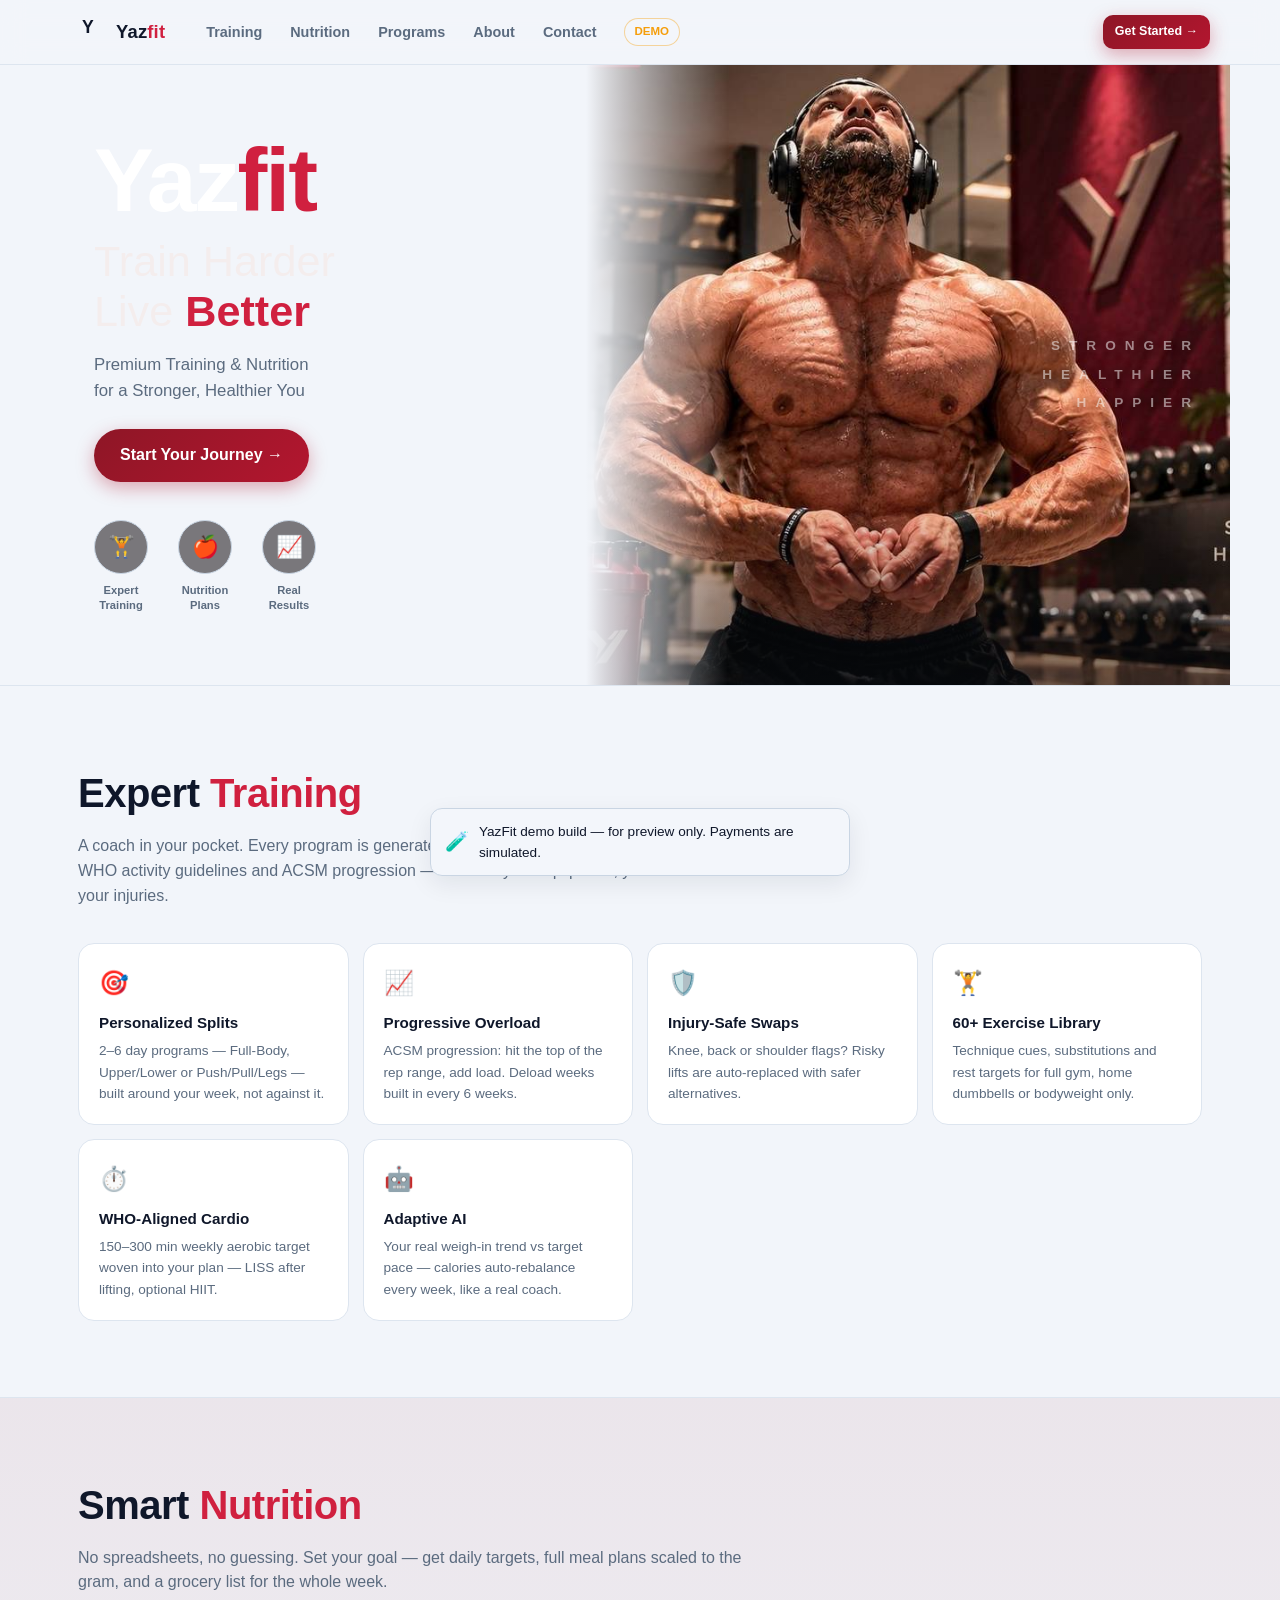
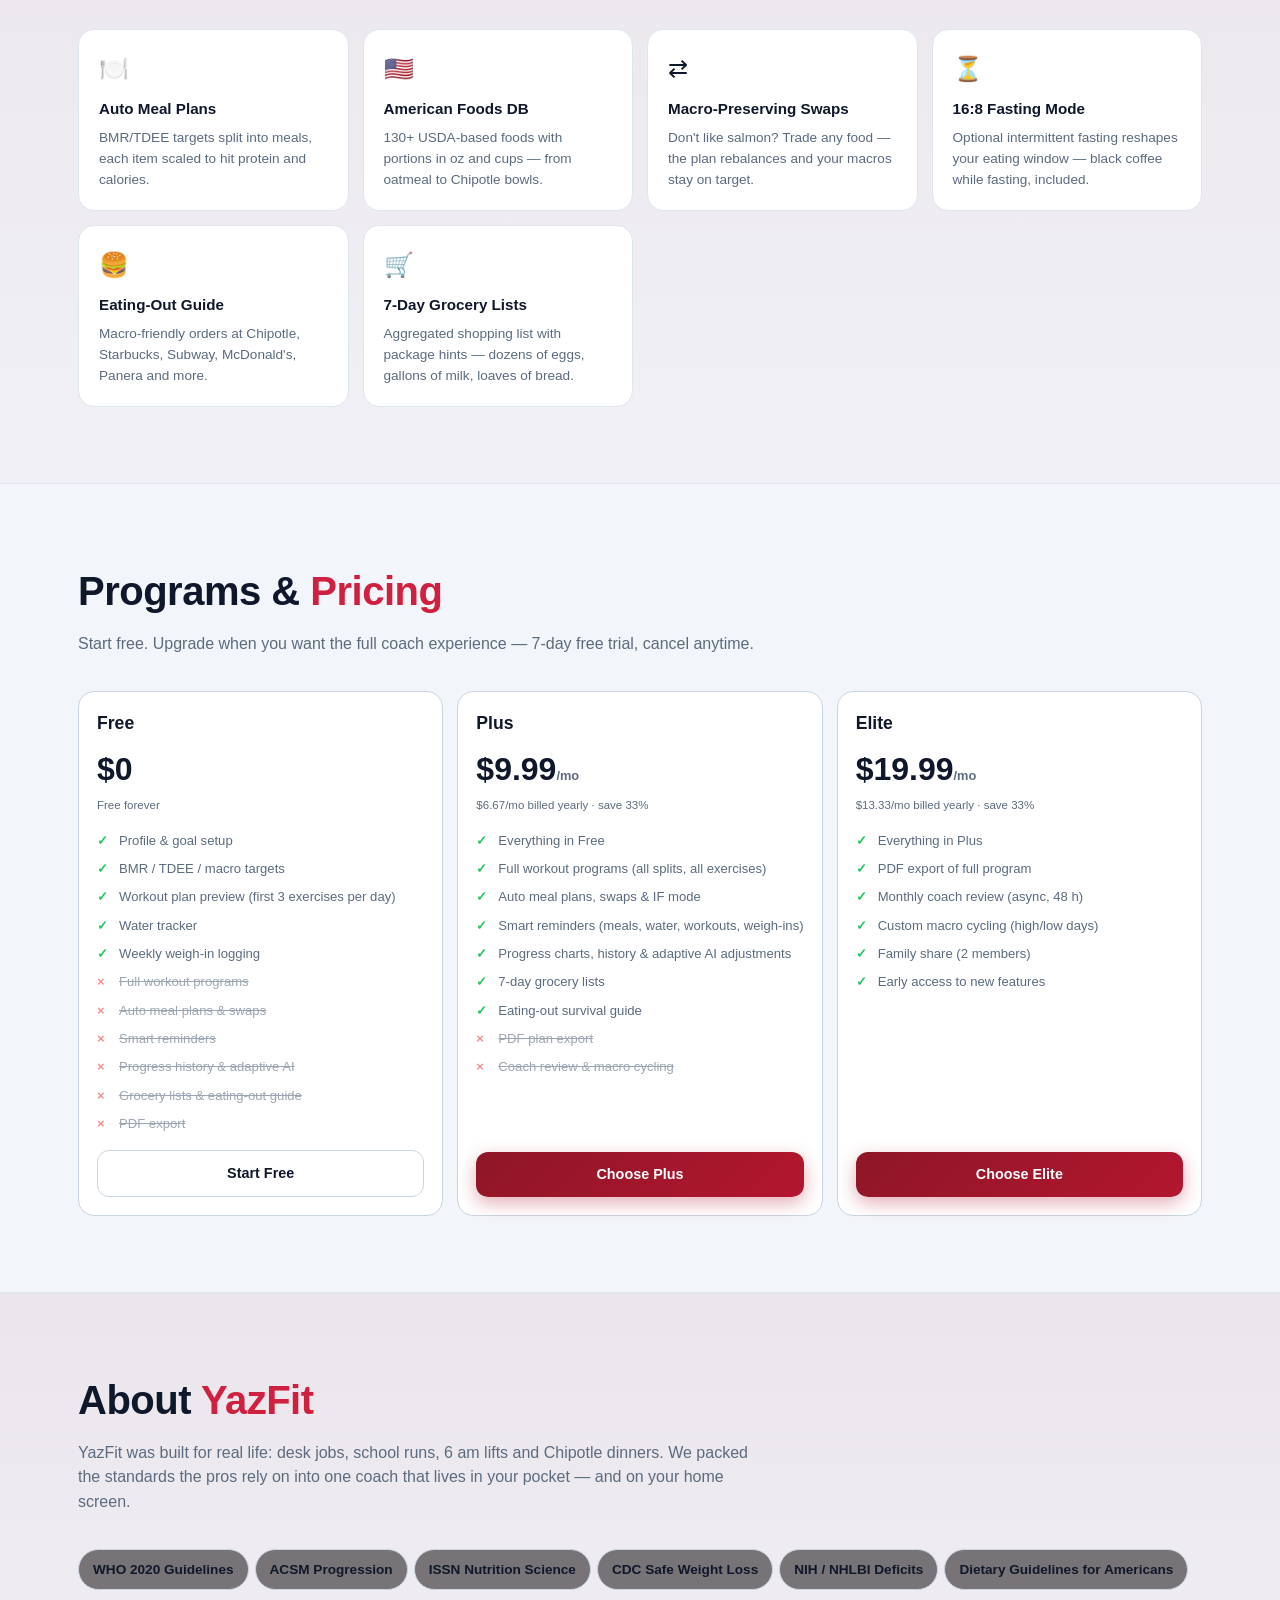
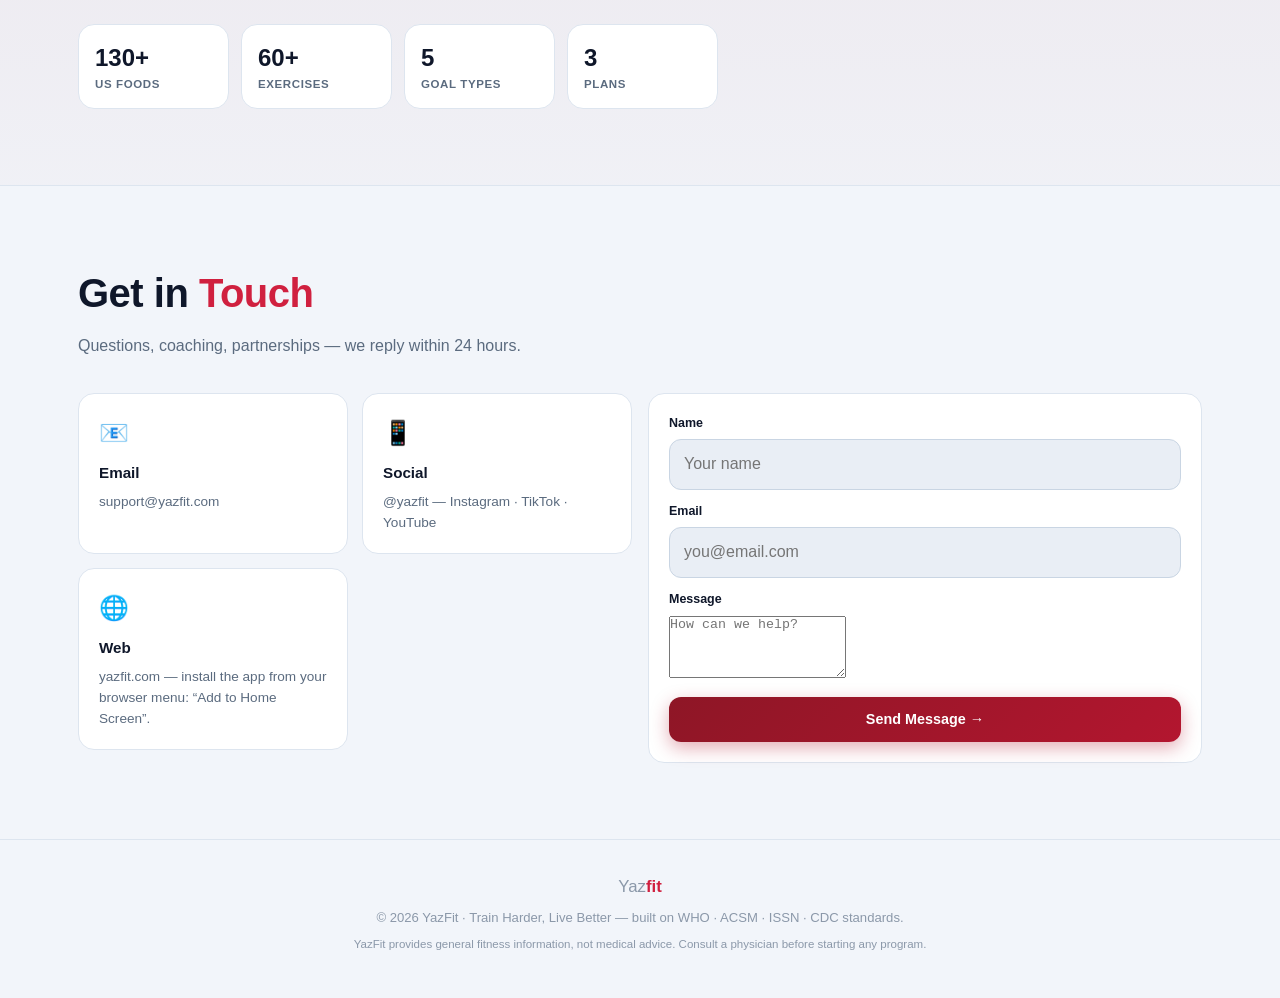
==== commit f083400d: "feat: demo-labeled portable build (DEMO badges, simulated-payment notices, -37% size) window.FP_DEMO" ====
--- a/deploy/YazFit-Demo.html
+++ b/deploy/YazFit-Demo.html
@@ -1,5 +1,6 @@
 <!DOCTYPE html>
-<!-- YazFit portable demo - single self-contained file (no server needed).
+<!-- YazFit DEMO - single self-contained file, payments simulated.
+     Send it via any messenger; opens by double-click. No server needed.
      Regenerate with: python tools/build-single-file.py -->
 <html lang="en">
 <head>
@@ -31,7 +32,7 @@
   content:"";position:fixed;inset:0;z-index:-1;pointer-events:none;
   background:
     linear-gradient(180deg,rgba(11,15,20,.55) 0%,rgba(11,15,20,.72) 42%,rgba(11,15,20,.88) 100%),
-    url("[data-uri]") center 30%/cover no-repeat;
+    url("[data-uri]") center 30%/cover no-repeat;
 }
 [data-theme="light"] body::before{content:none}
 [data-theme="light"]{
@@ -309,7 +310,7 @@
 .lfeat{display:flex;gap:30px;margin-top:38px}
 .lfeat-i{display:flex;flex-direction:column;align-items:center;gap:9px;font-size:.7rem;font-weight:700;color:var(--muted);text-align:center;line-height:1.35}
 .lfeat-i .em{width:54px;height:54px;border:1.5px solid var(--line2);border-radius:50%;display:grid;place-items:center;font-size:1.35rem;background:rgba(23,17,20,.55)}
-.lhero-img{position:relative;background:url("[data-uri]